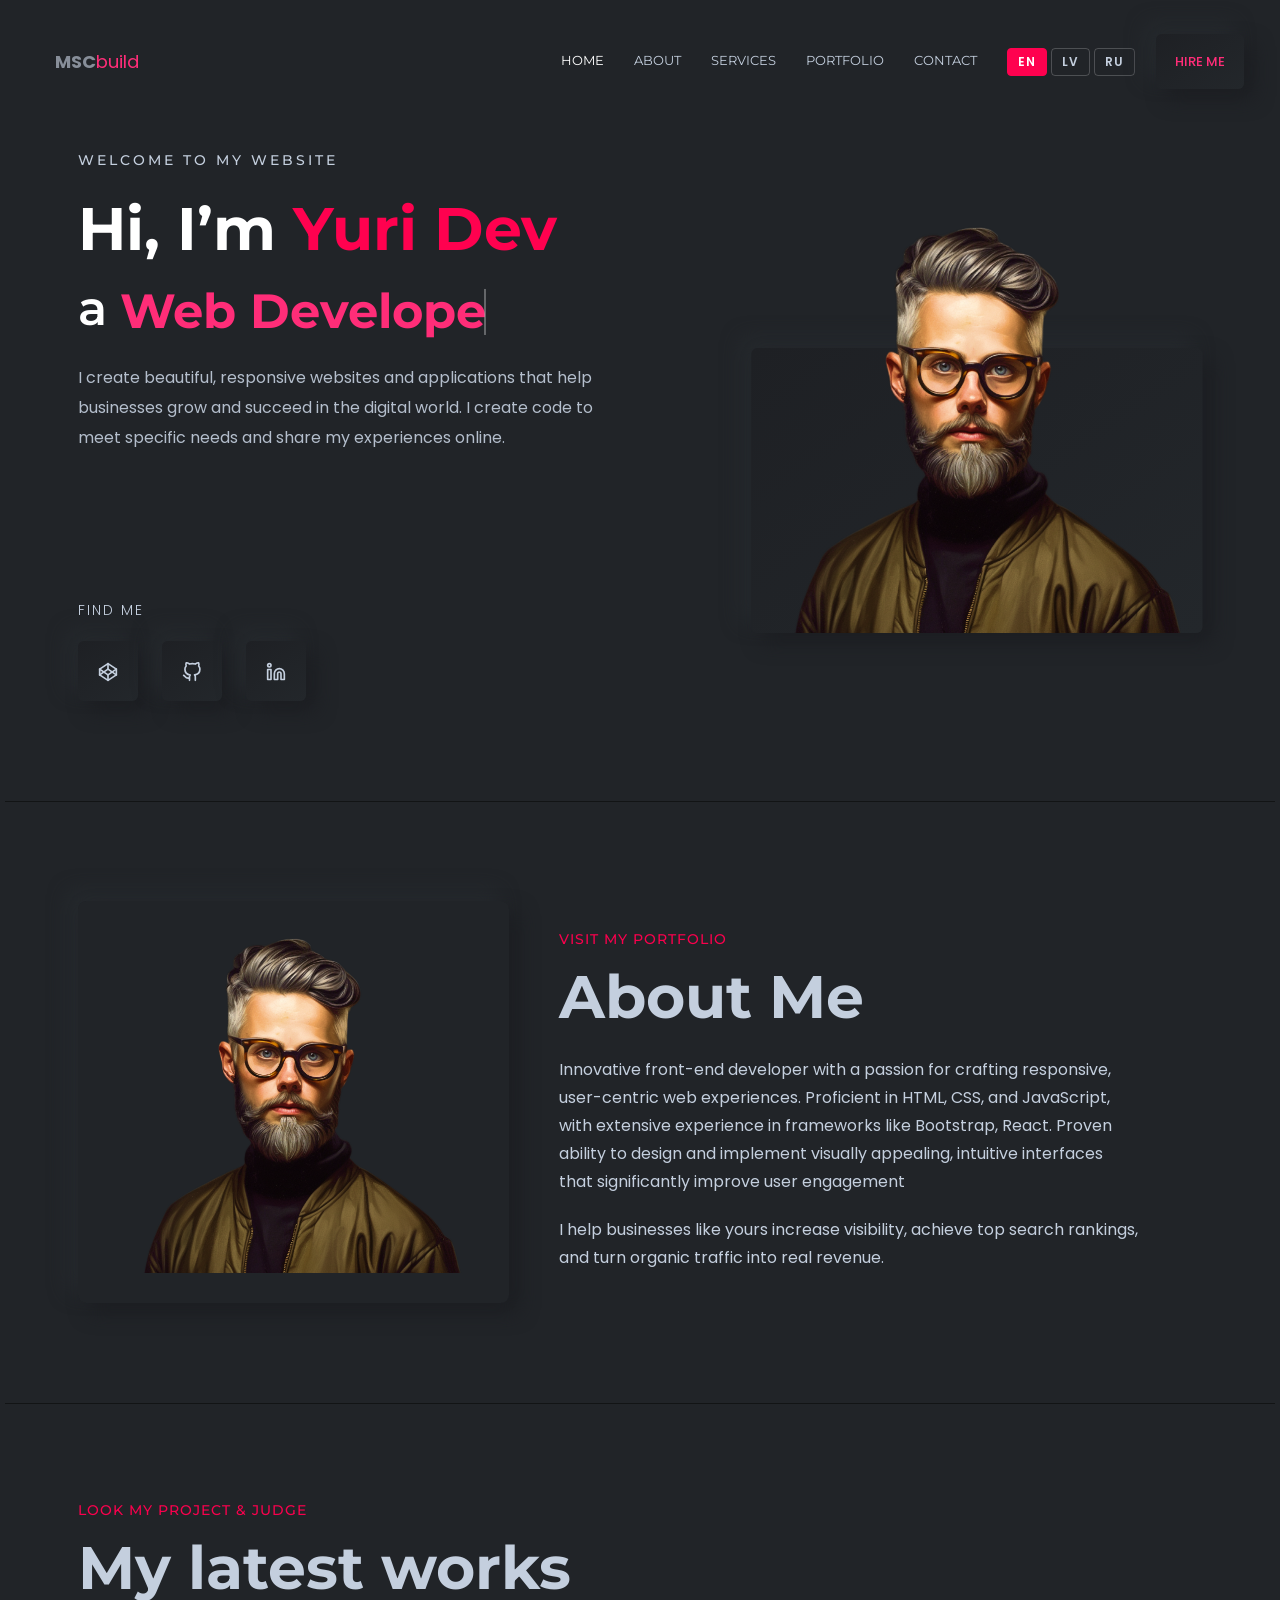
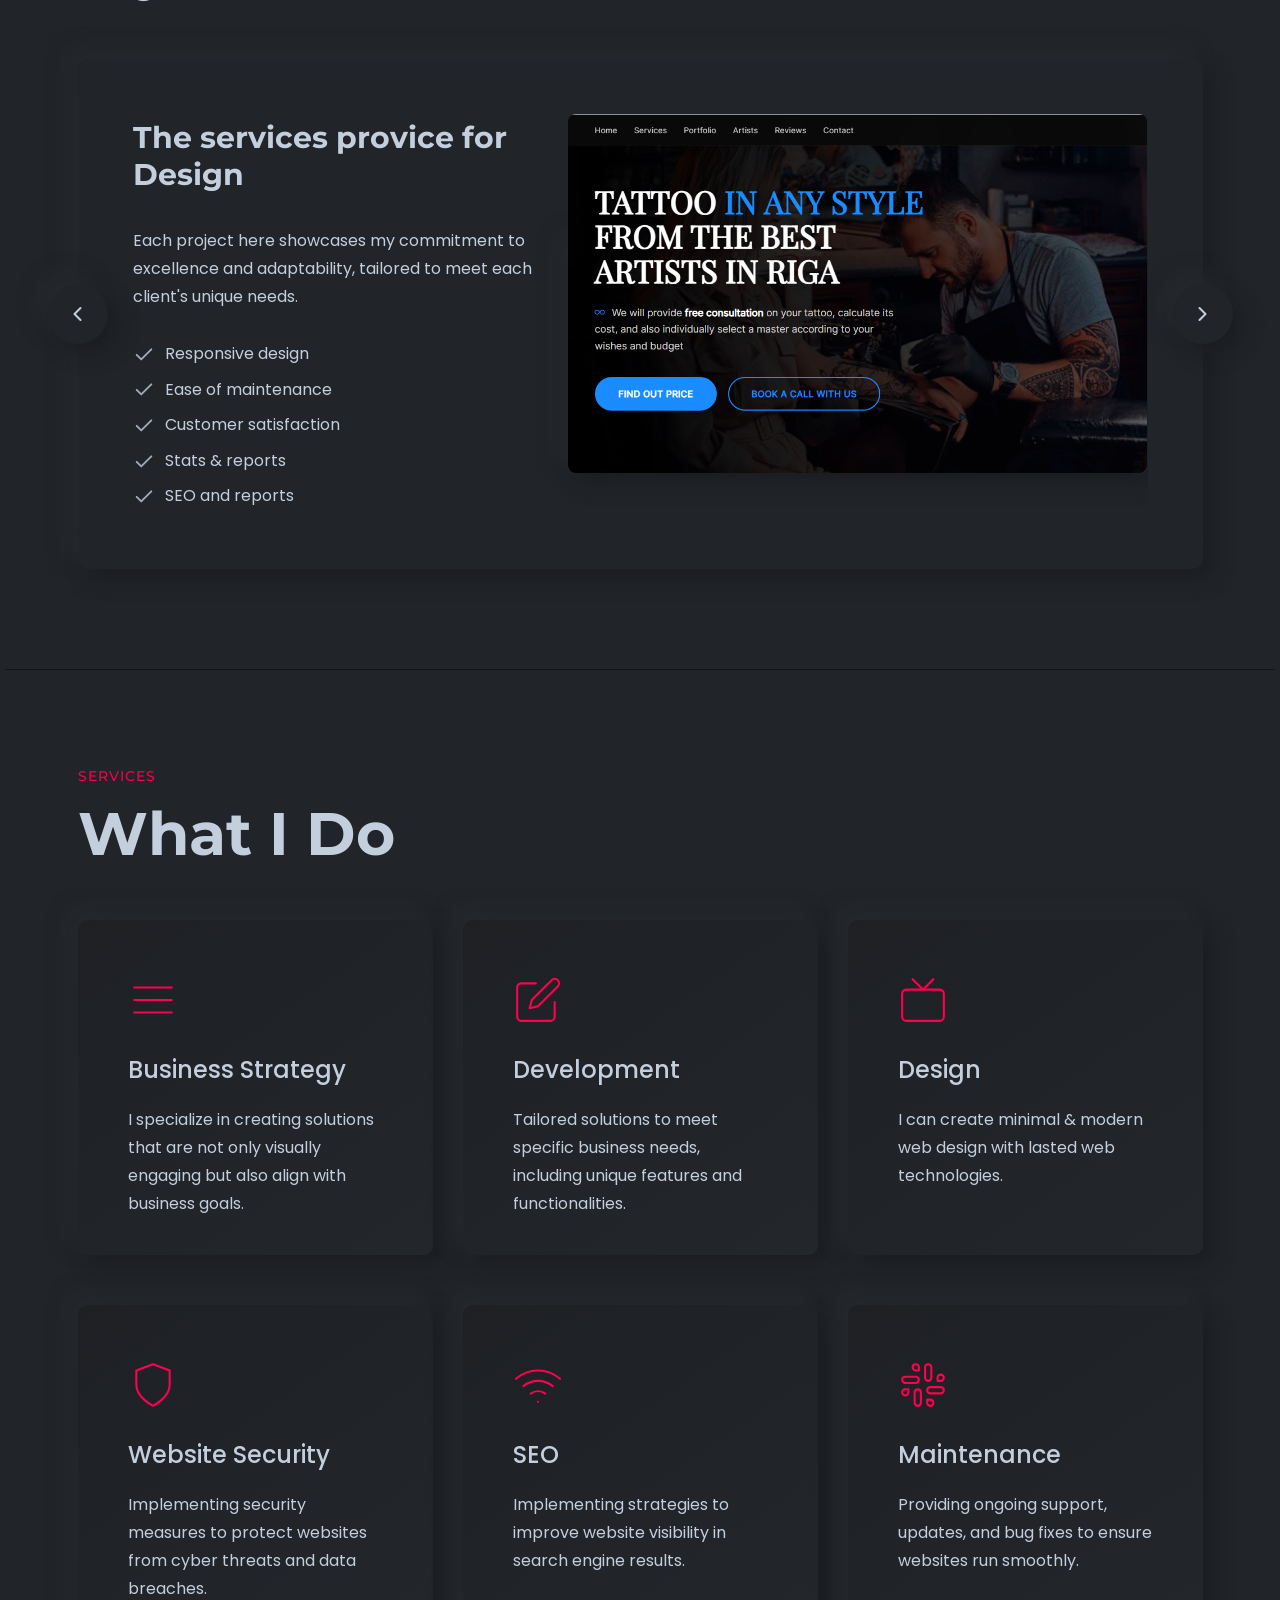
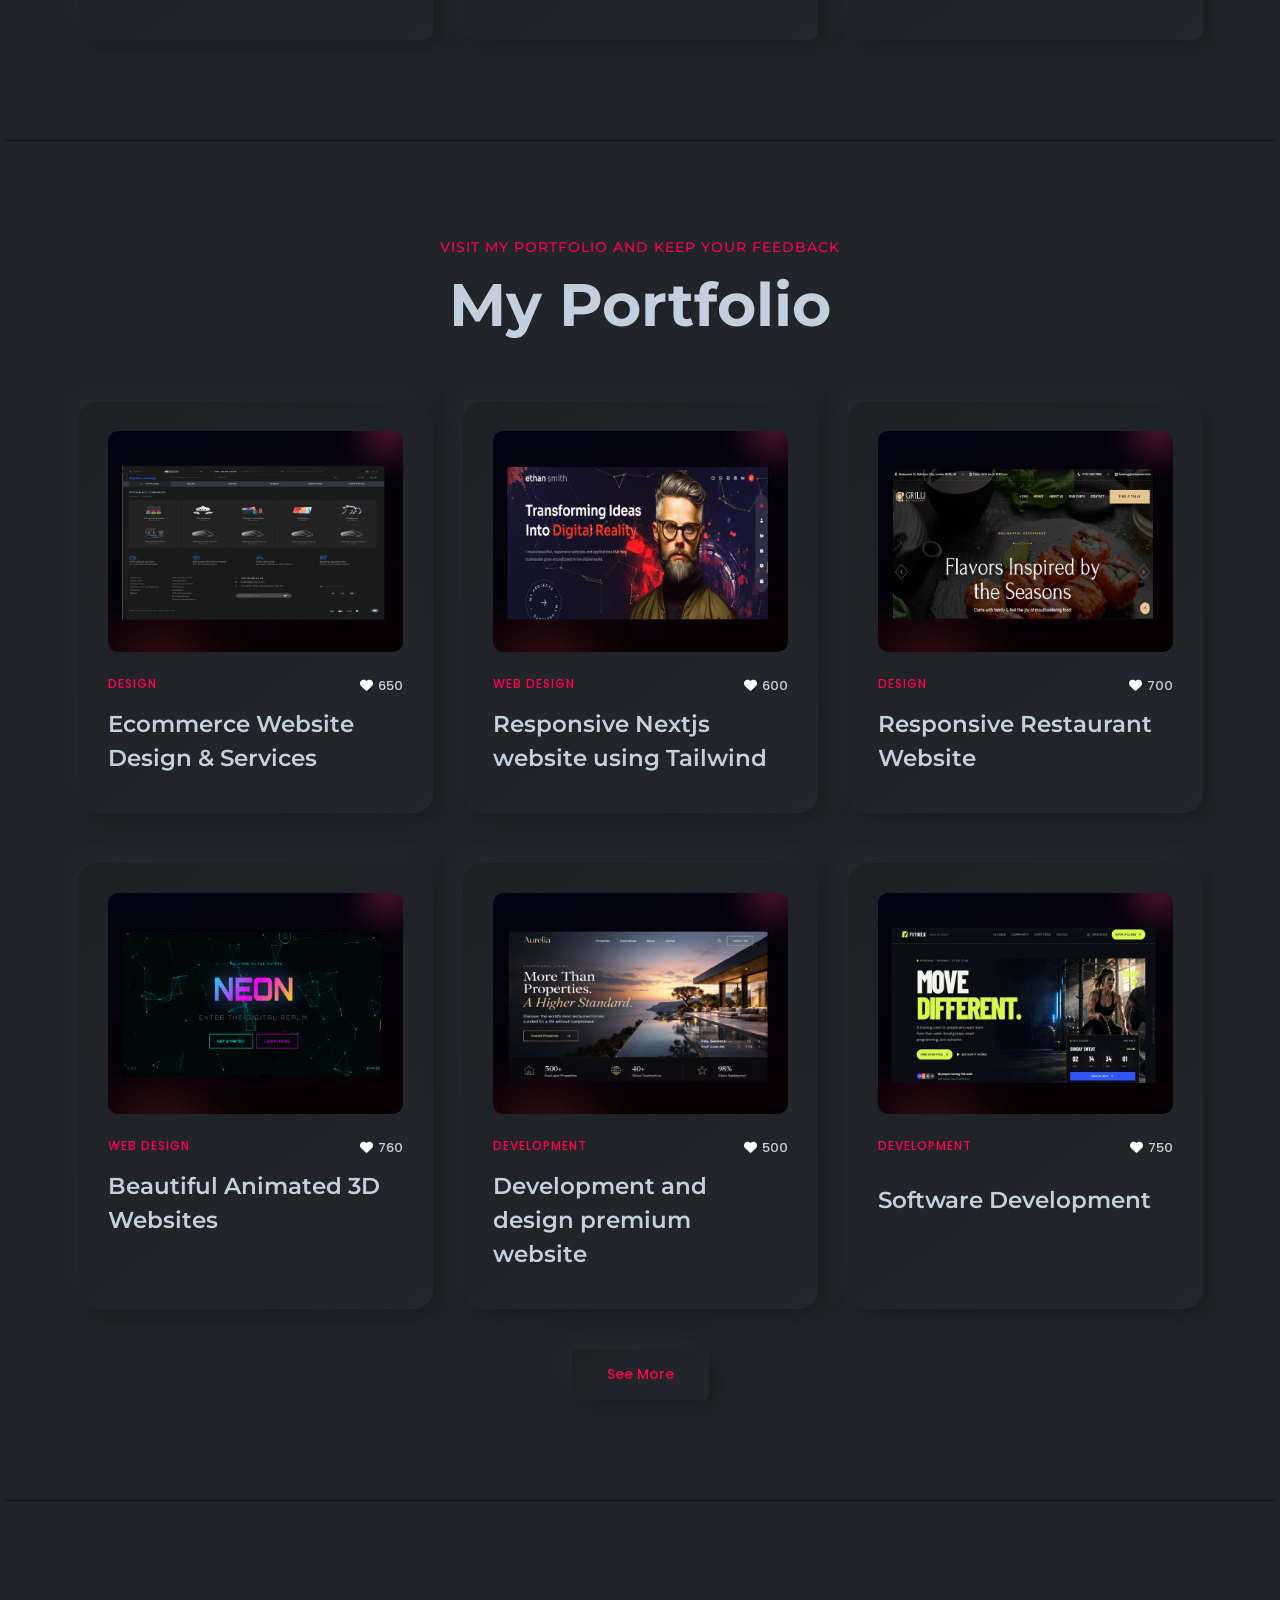
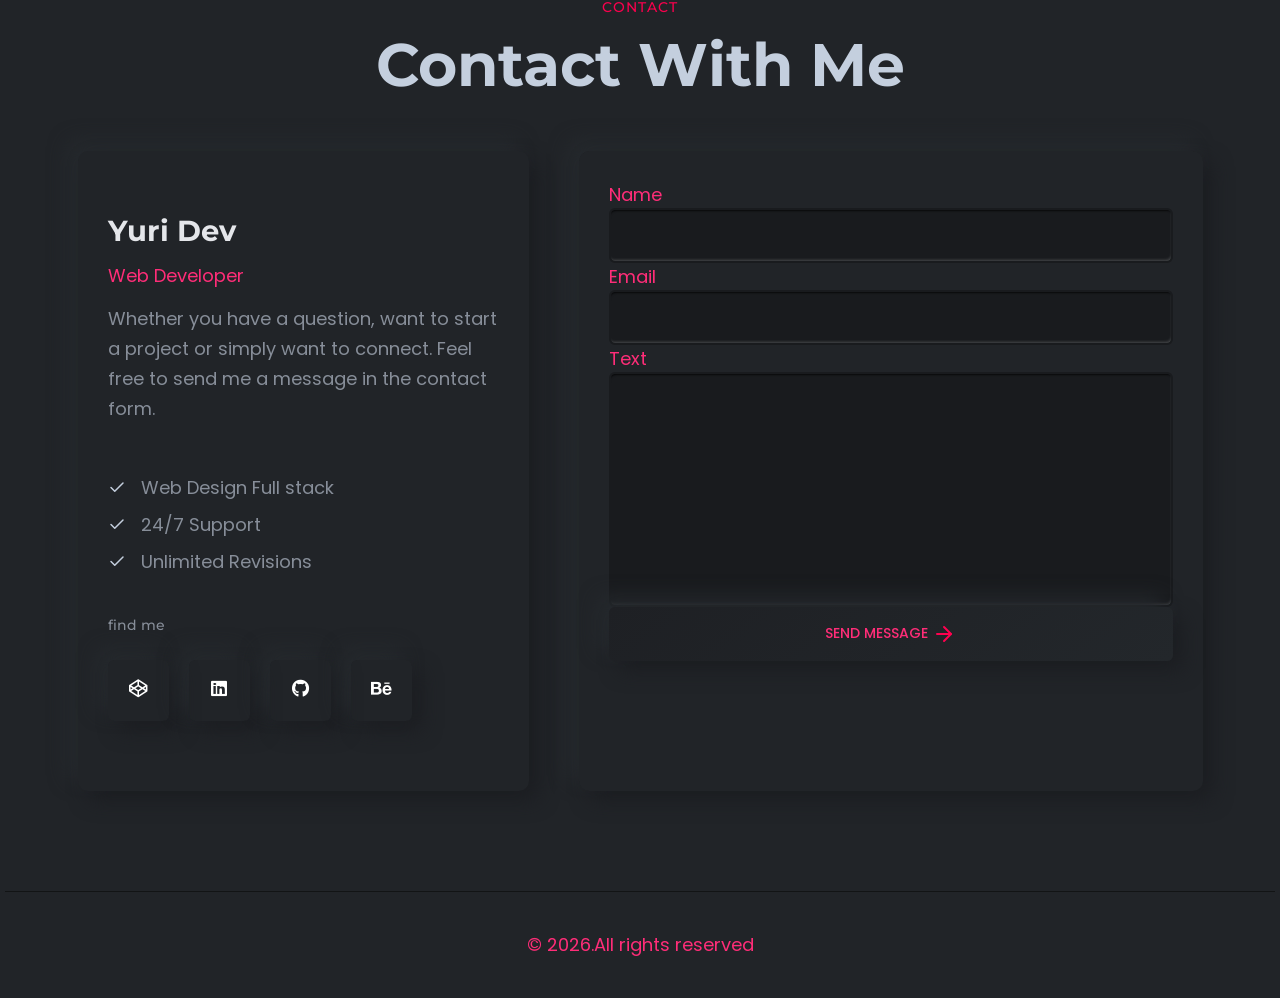
==== index.html @ 35b6d778 "Update portfolio links to new URLs" ====
<!DOCTYPE html>
<html lang="en">

<head>
    <meta charset="utf-8">
    <meta http-equiv="X-UA-Compatible" content="IE=edge">
    <title>Yuri Dev || Creating digital experiences</title>
    <meta name="robots" content="index, follow" />
    <meta name="description" content="Yuri Dev, I create beautiful, responsive websites and applications that help businesses grow and succeed in the digital world. I create code to meet specific needs and share my experiences online.">
    <meta name="viewport" content="width=device-width, initial-scale=1, shrink-to-fit=no">
    <meta name="apple-mobile-web-app-status-bar-style" content="black-translucent"/>
    <meta http-equiv="ClearType" content="true" />
	<meta name="format-detection" content="date=no">
	<meta name="format-detection" content="telephone=no">
    <meta name="format-detection" content="address=no">
    <meta name="format-detection" content="email=no">
    <meta name="referrer" content="no-referrer">
    <!-- FOR IE9 below -->
	<!--[if lt IE 9]>
	<script src="js/respond.min.js"></script>
	<![endif]-->
    <!-- Favicon -->
    <link rel="shortcut icon" type="image/x-icon" href="https://mscbuild.github.io/about/favicon.ico">
    <!-- CSS 
    ============================================ -->
    <link rel="stylesheet" href="assets/css/bootstrap.min.css">
    <link rel="stylesheet" href="assets/css/slick.css">
	<link rel="stylesheet" href="assets/css/slick-theme.css">
    <link rel="stylesheet" href="assets/css/aos.css">
	<link rel="stylesheet" href="https://cdnjs.cloudflare.com/ajax/libs/font-awesome/6.5.0/css/all.min.css">
	<!-- Style css -->
    <link rel="stylesheet" href="assets/css/style.css">
    <!--Font-->
    <link href="https://fonts.googleapis.com/css?family=Open+Sans:300,400,700" rel="stylesheet">
	<style>
        /* Hiding the trap from real users */
        .honeypot {
            display: none;
        }
    </style>
   </head>

<body class="template-color-1 spybody" data-spy="scroll" data-target=".navbar-example2" data-offset="70">

    <!-- Start Header -->
    <header class="rn-header haeder-default black-logo-version header--fixed header--sticky">
        <div class="header-wrapper rn-popup-mobile-menu m--0 row align-items-center">
            <!-- Start Header Left -->
            <div class="col-lg-2 col-6">
                <div class="header-left">
					<div class="logo">
						 <strong>MSC</strong><span>build</span>
					</div>
                </div>
            </div>
            <!-- End Header Left -->
            <!-- Start Header Center -->
            <div class="col-lg-10 col-6">
                <div class="header-center">
                    <nav id="sideNav" class="mainmenu-nav navbar-example2 d-none d-xl-block onepagenav">
                        <!-- Start Mainmanu Nav -->
                        <ul class="primary-menu nav nav-pills">
                            <li class="nav-item"><a class="nav-link" href="#home" data-i18n="nav.home">Home</a></li>
                            <li class="nav-item"><a class="nav-link smoth-animation" href="#about" data-i18n="nav.about">About</a></li>
                            <li class="nav-item"><a class="nav-link smoth-animation" href="#features" data-i18n="nav.services">Services</a></li>
                            <li class="nav-item"><a class="nav-link" href="#portfolio" data-i18n="nav.portfolio">Portfolio</a></li>
                            <li class="nav-item"><a class="nav-link" href="#contacts" data-i18n="nav.contact">Contact</a></li>
                            <li class="nav-item">
                                <div class="lang-switcher">
                                    <button type="button" data-lang="en" class="active">EN</button>
                                    <button type="button" data-lang="lv">LV</button>
                                    <button type="button" data-lang="ru">RU</button>
                                </div>
                            </li>
						</ul>
					   <!-- End Mainmanu Nav -->
                    </nav>
                    <!-- Start Header Right  -->
                    <div class="header-right">
                        <a class="rn-btn" href="#contacts"><span data-i18n="header.hireme">HIRE ME</span></a>
                        <div class="hamberger-menu d-block d-xl-none">
                            <i id="menuBtn" class="fas fa-bars humberger-menu"></i>
                        </div>
                        <div class="close-menu d-block">
                            <span class="closeTrigger">
                            <i data-feather="x"></i>
                        </span>
                        </div>
                    </div>
                    <!-- End Header Right  -->

                </div>
            </div>
            <!-- End Header Center -->
        </div>
    </header>
    <!-- End Header Area -->
    <!-- Start Popup Mobile Menu  -->
    <div class="popup-mobile-menu">
        <div class="inner">
            <div class="menu-top">
                <div class="menu-header">
                  <div class="close-button">
                        <button class="close-menu-activation close"><i data-feather="x"></i></button>
                    </div>
                </div>
                   </div>
            <div class="content">
                <ul class="primary-menu nav nav-pills onepagenav">
                     <li class="nav-item current"><a class="nav-link smoth-animation active" href="#home" data-i18n="nav.home">Home</a></li>
                     <li class="nav-item"><a class="nav-link smoth-animation" href="#about" data-i18n="nav.about">About</a></li>
                     <li class="nav-item"><a class="nav-link smoth-animation" href="#features" data-i18n="nav.services">Services</a></li>
                     <li class="nav-item"><a class="nav-link smoth-animation" href="#portfolio" data-i18n="nav.portfolio">Portfolio</a></li>
                     <li class="nav-item"><a class="nav-link" href="#contacts" data-i18n="nav.contact">Contact</a></li>
                </ul>
                <div class="header-mob-menu">
                    <div class="lang-switcher">
                        <button type="button" data-lang="en" class="active">EN</button>
                        <button type="button" data-lang="lv">LV</button>
                        <button type="button" data-lang="ru">RU</button>
                    </div>
                </div>
                 <!-- social sharea area -->
                <div class="social-share-style-1 mt--40">
                    <span class="title" data-i18n="social.findme">find me</span>
                    <ul class="social-share d-flex liststyle">
                        <li class="facebook"><a href="https://x.com/"><svg xmlns="http://www.w3.org/2000/svg" width="24" height="24" viewBox="0 0 24 24" fill="none" stroke="currentColor" stroke-width="2" stroke-linecap="round" stroke-linejoin="round" class="feather feather-facebook">
                                    <path d="M18 2h-3a5 5 0 0 0-5 5v3H7v4h3v8h4v-8h3l1-4h-4V7a1 1 0 0 1 1-1h3z"></path>
                                </svg></a>
                        </li>
                        <li class="github"><a href="https://github.com/mscbuild"><svg xmlns="http://www.w3.org/2000/svg" width="24" height="24" viewBox="0 0 24 24" fill="none" stroke="currentColor" stroke-width="2" stroke-linecap="round" stroke-linejoin="round" class="feather feather-instagram">
                                    <rect x="2" y="2" width="20" height="20" rx="5" ry="5"></rect>
                                    <path d="M16 11.37A4 4 0 1 1 12.63 8 4 4 0 0 1 16 11.37z"></path>
                                    <line x1="17.5" y1="6.5" x2="17.51" y2="6.5"></line>
                                </svg></a>
                        </li>
                        <li class="linkedin"><a href="https://www.linkedin.com/in/jurijsrck"><svg xmlns="http://www.w3.org/2000/svg" width="24" height="24" viewBox="0 0 24 24" fill="none" stroke="currentColor" stroke-width="2" stroke-linecap="round" stroke-linejoin="round" class="feather feather-linkedin">
                                    <path d="M16 8a6 6 0 0 1 6 6v7h-4v-7a2 2 0 0 0-2-2 2 2 0 0 0-2 2v7h-4v-7a6 6 0 0 1 6-6z"></path>
                                    <rect x="2" y="9" width="4" height="12"></rect>
                                    <circle cx="4" cy="4" r="2"></circle>
                                </svg></a>
                        </li>
                    </ul>
                </div>
                <!-- end -->
            </div>
        </div>
    </div>
    <!-- End Popup Mobile Menu  -->
<main class="main-page-wrapper">
    <!-- Start Slider Area -->
        <div id="home" class="rn-slider-area">
            <div class="slide slider-style-1">
                <div class="container">
                    <div class="row row--30 align-items-center">
                        <div class="order-2 order-lg-1 col-lg-7 mt_md--50 mt_sm--50 mt_lg--30">
                            <div class="content">
                                <div class="inner">
                                    <span class="subtitle" data-i18n="hero.subtitle">Welcome to my website</span>
                                      <h1 class="title">Hi, I’m <span>Yuri Dev</span><br>
                                        <span class="header-caption" id="page-top">
                                            <!-- type headline start-->
                                            <span class="cd-headline clip is-full-width">
                                                <span data-i18n="hero.a">a </span>
                                                <!-- ROTATING TEXT -->
                                                <span class="cd-words-wrapper">
                                                    <b class="is-visible" data-i18n="hero.webdev">Web Developer.</b>
                                                    <b class="is-hidden" data-i18n="hero.freelancer">Freelancer.</b>
                                                </span>
                                            </span>
                                            <!-- type headline end -->
                                        </span>
                                    </h1>
                                    <div>
                                        <p class="description" data-i18n="hero.description">I create beautiful, responsive websites and applications that help businesses grow and succeed in the digital world. I create code to meet specific needs and share my experiences online.</p>
                                    </div>
								</div>
                             <div class="row">
                                    <div class="col-lg-6 col-xl-6 col-md-6 col-sm-6 col-12">
                                        <div class="social-share-inner-left">
                                            <span class="title" data-i18n="social.findme">find me</span>
                                            <ul class="social-share d-flex liststyle">
                                                <li class="codepen"><a href="https://codepen.io/jrck"><i data-feather="codepen"></i></a>
                                                </li>
                                                <li class="github"><a href="https://github.com/mscbuild"><i data-feather="github"></i></a>
                                                </li>
												<li class="linkedin"><a href="https://www.linkedin.com/in/jurijsrck"><i data-feather="linkedin"></i></a>
                                                </li>
											</ul>
                                        </div>
                                    </div>
                                </div>
                            </div>
                        </div>

                        <div class="order-1 order-lg-2 col-lg-5">
                            <div class="thumbnail">
                                <div class="inner">
                                    <img src="assets/img/hero.png" alt="Personal Portfolio Images">
                                </div>
                            </div>
                        </div>
                    </div>
                </div>
            </div>
        </div>
        <!-- End Slider Area -->
          <!-- Start about Area -->
        <div id="about" class="rn-about-area rn-section-gap section-separator">
            <div class="container">
                <div class="row">
                    <div class="col-lg-5">
                        <div data-aos="fade-up" data-aos-duration="1000" data-aos-delay="100" data-aos-once="true" class="image-area">
                            <div class="thumbnail">
                                <img src="assets/img/hero.png" alt="">
                            </div>
                        </div>
                    </div>
                    <div data-aos="fade-up" data-aos-duration="1000" data-aos-delay="100" data-aos-once="true" class="col-lg-7 mt_sm--30">
                        <div class="contant">
                            <div class="section-title text-left">
                                <span class="subtitle" data-i18n="about.subtitle">Visit my portfolio </span>
                                <h2 class="title" data-i18n="about.title">About Me</h2>
                            </div>
                            <p class="discription" data-i18n="about.desc1">
                                Innovative front-end developer with a passion for crafting responsive, user-centric web experiences. Proficient in HTML, CSS, and JavaScript, with extensive experience in frameworks like Bootstrap, React. Proven ability to design and implement visually appealing, intuitive interfaces that significantly improve user engagement
                            </p>
                            <p class="discription" data-i18n="about.desc2">
                               I help businesses like yours increase visibility, achieve top search rankings, and turn organic traffic into real revenue.
                            </p>
                            
                        </div>
                    </div>
                </div>
            </div>
        </div>
        <!-- End about Area -->

        <!-- Start portfolio Area -->
        <div id="work" class="rn-project-area portfolio-style-two rn-section-gap section-separator">
            <div class="container">
                <div class="row">

                    <div class="col-lg-12">
                        <div data-aos="fade-up" data-aos-duration="500" data-aos-delay="100" data-aos-once="true" class="section-title text-left mb_md--25 mb_sm--25">
                            <span class="subtitle" data-i18n="bestwork.subtitle">Look My project & JUDGE</span>
                            <h2 class="title" data-i18n="bestwork.title">My latest works</h2>
                        </div>
                    </div>

                </div>
                <div data-aos="fade-up" data-aos-duration="1000" data-aos-delay="300" data-aos-once="true" id="carouselExampleControls" class="carousel slide" data-ride="carousel">
                    <div class="carousel-inner">
                        <!-- Start Single Item  -->
                        <div class="carousel-item active">
                            <div class="portfolio-single">
                                <div class="row direction">
                                    <div class="col-lg-5">
                                        <div class="inner">
                                            <h5 class="title" data-i18n="bestwork.s1.title">
                                                The services provice for Design
                                            </h5>
                                            <p class="discription" data-i18n="bestwork.s1.desc">
                                              Each project here showcases my commitment to excellence and adaptability, tailored to meet each client's unique needs.The web project has been completed and launched.
                                            </p>
                                            <div class="ft-area">
                                                <div class="feature-wrapper">
                                                    <div class="single-feature">
                                                        <i data-feather="check"></i>
                                                        <p data-i18n="bestwork.s1.f1">Responsive design</p>
                                                    </div>
                                                    <div class="single-feature">
                                                        <i data-feather="check"></i>
                                                        <p data-i18n="bestwork.s1.f2">Ease of maintenance</p>
                                                    </div>
                                                    <div class="single-feature">
                                                        <i data-feather="check"></i>
                                                        <p data-i18n="bestwork.s1.f3">Customer satisfaction</p>
                                                    </div>
                                                    <div class="single-feature">
                                                        <i data-feather="check"></i>
                                                        <p data-i18n="bestwork.s1.f4">Stats & reports</p>
                                                    </div>
                                                    <div class="single-feature">
                                                        <i data-feather="check"></i>
                                                        <p data-i18n="bestwork.s1.f5">SEO and Reports</p>
                                                    </div>
                                                </div>
                                            </div>
                                        </div>
                                    </div>
                                    <div class="col-lg-7 col-xl-7">
                                        <div class="thumbnail">
                                            <img src="assets/portf/001.png" alt="Tattoo salun">
                                        </div>
                                    </div>
                                </div>
                            </div>
                        </div>
                        <!-- End Single Item  -->

                        <!-- Start Single Item  -->
                        <div class="carousel-item">
                            <div class="portfolio-single">
                                <div class="row direction">
                                    <div class="col-lg-5">
                                        <div class="inner">
                                            <h5 class="title" data-i18n="bestwork.s2.title">
                                                The services provice for Development
                                            </h5>
                                            <p class="discription" data-i18n="bestwork.s2.desc">
                                                Each project here showcases my commitment to excellence and adaptability, tailored to meet each client's unique needs. Web project under development
                                            </p>
                                            <div class="ft-area">
                                                <div class="feature-wrapper">
                                                    <div class="single-feature">
                                                        <i data-feather="check"></i>
                                                        <p data-i18n="bestwork.s2.f1">Responsive design</p>
                                                    </div>
                                                    <div class="single-feature">
                                                        <i data-feather="check"></i>
                                                        <p data-i18n="bestwork.s2.f2">Ease of maintenancer</p>
                                                    </div>
                                                    <div class="single-feature">
                                                        <i data-feather="check"></i>
                                                        <p data-i18n="bestwork.s2.f3">Customer satisfaction</p>
                                                    </div>
                                                    <div class="single-feature">
                                                        <i data-feather="check"></i>
                                                        <p data-i18n="bestwork.s2.f4">Statistics and reports</p>
                                                    </div>
                                                    <div class="single-feature">
                                                        <i data-feather="check"></i>
                                                        <p data-i18n="bestwork.s2.f5">SEO and reports</p>
                                                    </div>
                                                </div>
                                            </div>
                                        </div>
                                    </div>
                                    <div class="col-lg-7 col-xl-7">
                                        <div class="thumbnail">
                                            <img src="assets/img/app-1.jpg" alt="Personal Portfolio Image">
                                        </div>
                                    </div>
                                </div>
                            </div>
                        </div>
                        <!-- End Single Item  -->

                        <!-- Start Single Item  -->
                        <div class="carousel-item">
                            <div class="portfolio-single">
                                <div class="row direction">
                                    <div class="col-lg-5">
                                        <div class="inner">
                                            <h5 class="title" data-i18n="bestwork.s3.title">
                                                 The services provice for Development
                                            </h5>
                                            <p class="discription" data-i18n="bestwork.s3.desc">
                                                Each project here showcases my commitment to excellence and adaptability, tailored to meet each client's unique needs. The web project has been completed and launched.
                                            </p>
                                            <div class="ft-area">
                                                <div class="feature-wrapper">
                                                    <div class="single-feature">
                                                        <i data-feather="check"></i>
                                                        <p data-i18n="bestwork.s3.f1">Responsive design</p>
                                                    </div>
                                                    <div class="single-feature">
                                                        <i data-feather="check"></i>
                                                        <p data-i18n="bestwork.s3.f2">Ease of maintenance</p>
                                                    </div>
                                                    <div class="single-feature">
                                                        <i data-feather="check"></i>
                                                        <p data-i18n="bestwork.s3.f3">Customer satisfaction</p>
                                                    </div>
                                                    <div class="single-feature">
                                                        <i data-feather="check"></i>
                                                        <p data-i18n="bestwork.s3.f4">Stats & reports</p>
                                                    </div>
                                                    <div class="single-feature">
                                                        <i data-feather="check"></i>
                                                        <p data-i18n="bestwork.s3.f5">SEO & reports</p>
                                                    </div>
                                                </div>
                                            </div>
                                        </div>
                                    </div>
                                    <div class="col-lg-7 col-xl-7">
                                        <div class="thumbnail">
                                            <img src="assets/portf/23.png" alt="Personal Portfolio Image">
                                        </div>
                                    </div>
                                </div>
                            </div>
                        </div>
                        <!-- End Single Item  -->
                    </div>
                    <button class="carousel-control-prev" role="button" data-bs-target="#carouselExampleControls" data-bs-slide="prev">
                        <i data-feather="chevron-left"></i>
                    </button>
                    <button class="carousel-control-next" role="button" data-bs-target="#carouselExampleControls" data-bs-slide="next">
                        <i data-feather="chevron-right"></i>
                    </button>
                </div>
            </div>
        </div>
        <!-- End Work Area -->

         <!-- Start Service Area -->
        <div class="rn-service-area rn-section-gap section-separator" id="features">
            <div class="container">
                <div class="row">
                    <div class="col-lg-12">
                        <div class="section-title text-left" data-aos="fade-up" data-aos-duration="500" data-aos-delay="100" data-aos-once="true">
                            <span class="subtitle" data-i18n="services.subtitle">Services</span>
                            <h2 class="title" data-i18n="services.title">What I Do</h2>
                        </div>
                    </div>
                </div>
                <div class="row row--25 mt_md--10 mt_sm--10">

                    <!-- Start Single Service -->
                    <div data-aos="fade-up" data-aos-duration="500" data-aos-delay="100" data-aos-once="true" class="col-lg-6 col-xl-4 col-md-6 col-sm-12 col-12 mt--50 mt_md--30 mt_sm--30">
                        <div class="rn-service">
                            <div class="inner">
                                <div class="icon">
                                    <i data-feather="menu"></i>
                                </div>
                                <div class="content">
                                    <h4 class="title"><a href="#" data-i18n="services.s1.title">Business Strategy</a></h4>
                                    <p class="description" data-i18n="services.s1.desc">I specialize in creating solutions that are not only visually engaging but also align with business goals.</p>
                                    <a class="read-more-button" href="#"><i class="feather-arrow-right"></i></a>
                                </div>
                            </div>
                            <a class="over-link" href="#"></a>
                        </div>
                    </div>
                    <!-- End SIngle Service -->
                    <!-- Start Single Service -->
                    <div data-aos="fade-up" data-aos-duration="500" data-aos-delay="300" data-aos-once="true" class="col-lg-6 col-xl-4 col-md-6 col-sm-12 col-12 mt--50 mt_md--30 mt_sm--30">
                        <div class="rn-service">
                            <div class="inner">
                                <div class="icon">
                                     <i data-feather="edit"></i>
                                </div>
                                <div class="content">
                                    <h4 class="title"><a href="#" data-i18n="services.s2.title">Development</a></h4>
                                    <p class="description" data-i18n="services.s2.desc">Tailored solutions to meet specific business needs, including unique features and functionalities.</p>
                                    <a class="read-more-button" href="#"><i class="feather-arrow-right"></i></a>
                                </div>
                            </div>
                            <a class="over-link" href="#"></a>
                        </div>
                    </div>
                    <!-- End SIngle Service -->
                    <!-- Start Single Service -->
                    <div data-aos="fade-up" data-aos-duration="500" data-aos-delay="500" data-aos-once="true" class="col-lg-6 col-xl-4 col-md-6 col-sm-12 col-12 mt--50 mt_md--30 mt_sm--30">
                        <div class="rn-service">
                            <div class="inner">
                                <div class="icon">
                                    <i data-feather="tv"></i>
                                </div>
                                <div class="content">
                                    <h4 class="title"><a href="#" data-i18n="services.s3.title">Design</a></h4>
                                    <p class="description" data-i18n="services.s3.desc">I can create minimal & modern web design with lasted web technologies.</p>
                                    <a class="read-more-button" href="#"><i class="feather-arrow-right"></i></a>
                                </div>
                            </div>
                            <a class="over-link" href="#"></a>
                        </div>
                    </div>
                    <!-- End SIngle Service -->
                    <!-- Start Single Service -->
                    <div data-aos="fade-up" data-aos-duration="500" data-aos-delay="100" data-aos-once="true" class="col-lg-6 col-xl-4 col-md-6 col-sm-12 col-12 mt--50 mt_md--30 mt_sm--30">
                        <div class="rn-service">
                            <div class="inner">
                                <div class="icon">
                                    <i data-feather="shield"></i>
                                </div>
                                <div class="content">
                                    <h4 class="title"><a href="#" data-i18n="services.s4.title">Website Security</a></h4>
                                    <p class="description" data-i18n="services.s4.desc">Implementing security measures to protect websites from cyber threats and data breaches.
                                    </p>
                                    <a class="read-more-button" href="#"><i class="feather-arrow-right"></i></a>
                                </div>
                            </div>
                            <a class="over-link" href="#"></a>
                        </div>
                    </div>
                    <!-- End SIngle Service -->
                    <!-- Start Single Service -->
                    <div data-aos="fade-up" data-aos-duration="500" data-aos-delay="300" data-aos-once="true" class="col-lg-6 col-xl-4 col-md-6 col-sm-12 col-12 mt--50 mt_md--30 mt_sm--30">
                        <div class="rn-service">
                            <div class="inner">
                                <div class="icon">
                                    <i data-feather="wifi"></i>
                                </div>
                                <div class="content">
                                    <h4 class="title"><a href="#" data-i18n="services.s5.title">SEO</a></h4>
                                    <p class="description" data-i18n="services.s5.desc">Implementing strategies to improve website visibility in search engine results.</p>
                                    <a class="read-more-button" href="#"><i class="feather-arrow-right"></i></a>
                                </div>
                            </div>
                            <a class="over-link" href="#"></a>
                        </div>
                    </div>
                    <!-- End SIngle Service -->
                    <!-- Start Single Service -->
                    <div data-aos="fade-up" data-aos-duration="500" data-aos-delay="500" data-aos-once="true" class="col-lg-6 col-xl-4 col-md-6 col-sm-12 col-12 mt--50 mt_md--30 mt_sm--30">
                        <div class="rn-service">
                            <div class="inner">
                                <div class="icon">
                                    <i data-feather="slack"></i>
                                </div>
                                <div class="content">
                                    <h4 class="title"><a href="#" data-i18n="services.s6.title">Maintenance</a></h4>
                                    <p class="description" data-i18n="services.s6.desc">Providing ongoing support, updates, and bug fixes to ensure websites run smoothly.</p>
                                    <a class="read-more-button" href="#"><i class="feather-arrow-right"></i></a>
                                </div>
                            </div>
                            <a class="over-link" href="#"></a>
                        </div>
                    </div>
                    <!-- End SIngle Service -->
                  </div>
            </div>
        </div>
        <!-- End Service Area  -->

 		<!-- Start Portfolio Area -->
        <div class="rn-portfolio-area rn-section-gap section-separator" id="portfolio">
            <div class="container">
                <div class="row">
                    <div class="col-lg-12">
                        <div class="section-title text-center">
                            <span class="subtitle" data-i18n="portfolio.subtitle">Visit my portfolio and keep your feedback</span>
                            <h2 class="title" data-i18n="portfolio.title">My Portfolio</h2>
                        </div>
                    </div>
                </div>

                <div class="row row--25 mt--10 mt_md--10 mt_sm--10">
                    <!-- Start Single Portfolio -->
                    <div data-aos="fade-up" data-aos-delay="100" data-aos-once="true" class="col-lg-6 col-xl-4 col-md-6 col-12 mt--50 mt_md--30 mt_sm--30">
                        <div class="rn-portfolio" data-bs-toggle="modal" data-bs-target="#exampleModalCenter">
                            <div class="inner">
                                <div class="thumbnail">
                                            <a href="javascript:void(0)">
                                                <img src="assets/img/dev-2.png" alt="Personal Portfolio Images">
                                            </a>
                                        </div>
                                        <div class="content">
                                            <div class="category-info">
                                                <div class="category-list">
                                                    <a href="javascript:void(0)" data-i18n="portfolio.cat.design">Design</a>
                                                </div>
                                                <div class="meta">
                                                    <span><a href="javascript:void(0)"><i class="fa-solid fa-heart"></i></a>
                                                        650</span>
                                                </div>
                                            </div>
                                            <h4 class="title"><a href="javascript:void(0)" data-i18n="portfolio.p1.title">Ecommerce Website Design & Services<i
                                                        class="feather-arrow-right"></i></a></h4>
                                        </div>
                                    </div>
                                </div>
                            </div>
                            <!-- End Single Portfolio  -->

                            <!-- Start Single Portfolio  -->
                             <div data-aos="fade-up" data-aos-delay="300" data-aos-once="true" class="col-lg-6 col-xl-4 col-md-6 col-12 mt--50 mt_md--30 mt_sm--30">
                        <div class="rn-portfolio" data-bs-toggle="modal" data-bs-target="#exampleModalCenter-1">
                            <div class="inner">
                                <div class="thumbnail">
										  <a href="javascript:void(0)">
                                         <img src="assets/img/dev-7.png" alt="Personal Portfolio Images">
                                            </a>
                                        </div>
                                        <div class="content">
                                            <div class="category-info">
                                                <div class="category-list">
                                                    <a href="javascript:void(0)" data-i18n="portfolio.cat.webdesign">Web Design</a>
                                                </div>
                                                <div class="meta">
                                                    <span><a href="javascript:void(0)"><i class="fa-solid fa-heart"></i></a>
                                                        600</span>
                                                </div>
                                            </div>
                                            <h4 class="title"><a href="javascript:void(0)" data-i18n="portfolio.p2.title">Responsive Nextjs website using Tailwind<i
                                                        class="feather-arrow-right"></i></a></h4>
                                        </div>
                                    </div>
                                </div>
                            </div>
                            <!-- End Single Portfolio  -->

                            <!-- Start Single Portfolio  -->
                            <div data-aos="fade-up" data-aos-delay="300" data-aos-once="true" class="col-lg-6 col-xl-4 col-md-6 col-12 mt--50 mt_md--30 mt_sm--30">
                        <div class="rn-portfolio" data-bs-toggle="modal" data-bs-target="#exampleModalCenter-3">
                            <div class="inner">
                                <div class="thumbnail">
									 <a href="javascript:void(0)">
                                        <img src="assets/img/dev-5.png" alt="Personal Portfolio Images">
                                            </a>
                                        </div>
                                        <div class="content">
                                            <div class="category-info">
                                                <div class="category-list">
                                                    <a href="javascript:void(0)" data-i18n="portfolio.cat.design">Design</a>
                                                </div>
                                                <div class="meta">
                                                    <span><a href="javascript:void(0)"><i class="fa-solid fa-heart"></i></a>
                                                        700</span>
                                                </div>
                                            </div>
                                            <h4 class="title"><a href="javascript:void(0)" data-i18n="portfolio.p3.title">Responsive Restaurant Website<i
                                                        class="feather-arrow-right"></i></a></h4>
                                        </div>
                                    </div>
                                </div>
                            </div>
                            <!-- End Single Portfolio  -->

							<!-- Start Single Portfolio  -->
                        <div data-aos="fade-up" data-aos-delay="300" data-aos-once="true" class="col-lg-6 col-xl-4 col-md-6 col-12 mt--50 mt_md--30 mt_sm--30">
                        <div class="rn-portfolio" data-bs-toggle="modal" data-bs-target="#">
                            <div class="inner">
                                <div class="thumbnail">
                                            <a href="https://mscbuild.github.io/about/neon.html">
                                                <img src="assets/img/dev-8.png" alt="Personal Portfolio Images">
                                            </a>
                                        </div>
                                        <div class="content">
                                            <div class="category-info">
                                                <div class="category-list">
                                                    <a href="https://mscbuild.github.io/about/neon.html" data-i18n="portfolio.cat.webdesign">Web Design</a>
                                                </div>
                                                <div class="meta">
                                                    <span><a href="#"><i class="fa-solid fa-heart"></i></a>
                                                        760</span>
                                                </div>
                                            </div>
                                            <h4 class="title"><a href="https://mscbuild.github.io/about/neon.html" data-i18n="portfolio.p4.title">Beautiful Animated 3D Websites<i
                                                        class="feather-arrow-right"></i></a></h4>
                                        </div>
                                    </div>
                                </div>
                            </div>
                            <!-- End Single Portfolio  -->


                            <!-- Start Single Portfolio  -->
                        <div data-aos="fade-up" data-aos-delay="300" data-aos-once="true" class="col-lg-6 col-xl-4 col-md-6 col-12 mt--50 mt_md--30 mt_sm--30">
                        <div class="rn-portfolio" data-bs-toggle="modal" data-bs-target="#">
                            <div class="inner">
                                <div class="thumbnail">
                                            <a href="https://mscbuild.github.io/work/aurelia.html">
                                                <img src="assets/img/dev-61.png" alt="Personal Portfolio Images">
                                            </a>
                                        </div>
                                        <div class="content">
                                            <div class="category-info">
                                                <div class="category-list">
                                                    <a href="https://mscbuild.github.io/work/aurelia.html" data-i18n="portfolio.cat.development">Web Development</a>
                                                </div>
                                                <div class="meta">
                                                    <span><a href="#"><i class="fa-solid fa-heart"></i></a>
                                                       500</span>
                                                </div>
                                            </div>
                                            <h4 class="title"><a href="https://mscbuild.github.io/work/aurelia.html" data-i18n="portfolio.p5.title">Development and design premium website<i
                                                        class="feather-arrow-left"></i></a></h4>
                                        </div>
                                    </div>
                                </div>
                            </div>
                            <!-- End Single Portfolio  -->
							<!-- Start Single Portfolio  -->
                        <div data-aos="fade-up" data-aos-delay="300" data-aos-once="true" class="col-lg-6 col-xl-4 col-md-6 col-12 mt--50 mt_md--30 mt_sm--30">
                        <div class="rn-portfolio" data-bs-toggle="modal" data-bs-target="#">
                            <div class="inner">
                                <div class="thumbnail">
                                            <a href="https://fitnex-gzmvjrmj.manus.space/">
                                                <img src="assets/img/dev-4.png" alt="Personal Portfolio Images">
                                            </a>
                                        </div>
                                        <div class="content">
                                            <div class="category-info">
                                                <div class="category-list">
                                                    <a href="https://fitnex-gzmvjrmj.manus.space/" data-i18n="portfolio.cat.development">Development</a>
                                                </div>
                                                <div class="meta">
                                                    <span><a href="https://fitnex-gzmvjrmj.manus.space/"><i class="fa-solid fa-heart"></i></a>
                                                       750</span>
                                                </div>
                                            </div>
                                                   <h4 class="title"><a href="https://fitnex-gzmvjrmj.manus.space/" data-i18n="portfolio.p6.title">Responsive design with React Vite<i   
                                                        class="feather-arrow-left"></i></a></h4>
                                        </div>
                                    </div>
								</div>
                            </div>
						   <!-- End Single Portfolio  -->
						 </div>
                    </div>
			  <div class="mt--40 text-center margin-t-20">
                   <a class="rn-btn rbbtn rn-single btn-medium  shadow-has" href="portf.html" data-i18n="portfolio.seemore"> See More</a>
				 </div>
            </div>
		 </div>
	    <!-- End portfolio Area -->
	
        <!-- Modal Portfolio Body area Start -->
        <div class="modal fade" id="exampleModalCenter" tabindex="-1" role="dialog" aria-hidden="true">
            <div class="modal-dialog modal-dialog-centered" role="document">
                <div class="modal-content">
                    <div class="modal-header">
                        <button type="button" class="close" data-bs-dismiss="modal" aria-label="Close">
                            <span aria-hidden="true"><i data-feather="x"></i></span>
                        </button>
                    </div>
                    <div class="modal-body">
                        <div class="row align-items-center">

                            <div class="col-lg-6">
                                <div class="portfolio-popup-thumbnail">
                                    <div class="image">
                                        <img class="w-100" src="assets/img/dev-21.png" alt="slide">
                                    </div>
                                </div>
                            </div>

                            <div class="col-lg-6">
                                <div class="text-content">
                                    <h3>
                                        <span data-i18n="modal.featured">Featured - Design</span> <span data-i18n="modal.p1.heading">Website Design Development.</span>
                                    </h3>
                                    <p class="mb--30" data-i18n="modal.p1.desc1">Development of a complex design solution for an e-commerce platform aimed at improving user experience (UX), sales conversion and brand recognition. The project included all stages — from market research to creation of final UI layouts and prototypes.</p>
									<p><b data-i18n="modal.results">*Achieved results:</b></p>
								    <p data-i18n="modal.p1.results">Positive feedback from users about the simplicity and convenience of the interface, 10% reduction in cancellations, visibility in search systems. The product complies with technical requirements and quality standards.</p> 
									<p><b data-i18n="modal.stack">*Technology Stack:</b></p>
									<p>· Figma</p>
									<div class="button-group mt--20">
                                        <a href="https://www.behance.net/gallery/228404099/E-commerce-bussiness-design" class="rn-btn thumbs-icon">
                                            <span data-i18n="modal.like">LIKE THIS</span>
                                            <i data-feather="thumbs-up"></i>
											</a>
                                        <a href="https://www.behance.net/gallery/228404099/E-commerce-bussiness-design" class="rn-btn">
                                            <span data-i18n="modal.view">VIEW PROJECT</span>
                                            <i data-feather="chevron-right"></i>
                                        </a>
                                    </div>

                                </div>
                                <!-- End of .text-content -->
                            </div>
                        </div>
                        <!-- End of .row Body-->
                    </div>
                </div>
            </div>
        </div>
        <!-- End Modal Portfolio area -->

	<!-- Modal Portfolio Body area Start-1 -->
        <div class="modal fade" id="exampleModalCenter-1" tabindex="-1" role="dialog" aria-hidden="true">
            <div class="modal-dialog modal-dialog-centered" role="document">
                <div class="modal-content">
                    <div class="modal-header">
                        <button type="button" class="close" data-bs-dismiss="modal" aria-label="Close">
                            <span aria-hidden="true"><i data-feather="x"></i></span>
                        </button>
                    </div>
                    <div class="modal-body">
                        <div class="row align-items-center">

                            <div class="col-lg-6">
                                <div class="portfolio-popup-thumbnail">
                                    <div class="image">
                                        <img class="w-100" src="assets/img/dev-7.png" alt="slide">
                                    </div>
                                </div>
                            </div>

                            <div class="col-lg-6">
                                <div class="text-content">
                                    <h3>
                                        <span data-i18n="modal.featured">Featured - Design</span> <span data-i18n="modal.p1.heading">Website Design Development.</span>
                                    </h3>
									<p><b data-i18n="modal.p2.tags">Strategy · UI/UX Design · Art Direction · Web Development</b></p>
                                    <p class="mb--30" data-i18n="modal.p2.desc1">Developing a comprehensive design solution for a highly effective, professional, and memorable portfolio website that maximizes the chances of achieving professional goals: attracting target clients, getting a job, or increasing personal brand awareness.</p>
									<p><b data-i18n="modal.results">*Achieved results:</b></p>
                                    <p data-i18n="modal.p2.results">The design is perceived as professional, in line with modern trends, and reflective of the personal brand, adaptive design, unique animations, interactive elements. Positive User Experience (UX): More than 80% of test users easily find the information.</p> 
									<p><b data-i18n="modal.stack">*Technology Stack:</b></p>
									<p data-i18n="modal.p2.stack">Next.js · React · TypeScript · Tailwind CSS · Framer Motion · Responsive Design</p>
									<div class="button-group mt--20">
                                        <a href="#" class="rn-btn thumbs-icon">
                                            <span data-i18n="modal.like">LIKE THIS</span>
                                            <i data-feather="thumbs-up"></i>
                                        </a>
                                        <a href="https://mysite-roan-xi.vercel.app" class="rn-btn">
                                            <span data-i18n="modal.view">VIEW PROJECT</span>
                                            <i data-feather="chevron-right"></i>
                                        </a>
                                    </div>

                                </div>
                                <!-- End of .text-content -->
                            </div>
                        </div>
                        <!-- End of .row Body-->
                    </div>
                </div>
            </div>
        </div>
        <!-- End Modal Portfolio area -->

	 <!-- Modal Portfolio Body area Start -3 -->
        <div class="modal fade" id="exampleModalCenter-3" tabindex="-1" role="dialog" aria-hidden="true">
            <div class="modal-dialog modal-dialog-centered" role="document">
                <div class="modal-content">
                    <div class="modal-header">
                        <button type="button" class="close" data-bs-dismiss="modal" aria-label="Close">
                            <span aria-hidden="true"><i data-feather="x"></i></span>
                        </button>
                    </div>
                    <div class="modal-body">
                        <div class="row align-items-center">

                            <div class="col-lg-6">
                                <div class="portfolio-popup-thumbnail">
                                    <div class="image">
                                        <img class="w-100" src="assets/img/dev-5.png" alt="slide">
                                    </div>
                                </div>
                            </div>

                            <div class="col-lg-6">
                                <div class="text-content">
                                    <h3>
                                        <span data-i18n="modal.featured">Featured - Design</span> <span data-i18n="modal.p1.heading">Website Design Development.</span>
                                    </h3>
                                    <p class="mb--30" data-i18n="modal.p3.desc1">Development of a complex design solution for an restaraunt aimed at improving user experience (UX), sales conversion and brand recognition. The project included all stages — from market research to creation of final UI layouts and prototypes.</p>
									<p><b data-i18n="modal.results">*Achieved results:</b></p>
                                    <p data-i18n="modal.p3.results">Fully responsive design, streamlined checkout process, product filtering system, wishlist functionality, and integrated customer reviews. 40% increase in conversion rate, 25% reduction in bounce rate, and significant improvement in average order value within the first 3 months of launch.</p> 
									<p><b data-i18n="modal.stack">*Technology Stack:</b></p>
									<p data-i18n="modal.p3.stack">HTML5 · CSS3 · JavaScript · SCSS · Bootstrap · Responsive Design</p>
                                    <div class="button-group mt--20">
                                        <a href="https://mscbuild.github.io/restaurant-website/" class="rn-btn thumbs-icon">
                                            <span data-i18n="modal.like">LIKE THIS</span>
                                            <i data-feather="thumbs-up"></i>
                                        </a>
                                        <a href="https://mscbuild.github.io/restaurant-website/" class="rn-btn">
                                            <span data-i18n="modal.view">VIEW PROJECT</span>
                                            <i data-feather="chevron-right"></i>
                                        </a>
                                    </div>

                                </div>
                                <!-- End of .text-content -->
                            </div>
                        </div>
                        <!-- End of .row Body-->
                    </div>
                </div>
            </div>
        </div>
        <!-- End Modal Portfolio area -->

	  <!-- Privacy Policy Modal -->
        <div class="privacy-modal-overlay" id="privacyModalOverlay">
            <div class="privacy-modal" role="dialog" aria-modal="true" aria-labelledby="privacyModalTitle">
                <div class="privacy-modal-header">
                    <h3 id="privacyModalTitle"><i class="fa-solid fa-shield-halved"></i> <span data-i18n="privacy.title">Privacy Policy</span></h3>
                    <button class="privacy-modal-close" id="privacyModalClose" aria-label="Close"><i class="fa-solid fa-xmark"></i></button>
                </div>
                <div class="privacy-modal-body" id="privacyModalBody" data-i18n-html="privacy.content">
                    <!-- Content injected by JS -->
                </div>
                <div class="privacy-modal-footer">
                    <span class="updated-date" data-i18n="privacy.updated">Last updated: September 23, 2026</span>
                </div>
            </div>
        </div>
	
        <!-- Back to  top Start -->
        <div class="backto-top">
            <div>
                <i data-feather="arrow-up"></i>
            </div>
        </div>
        <!-- Start Contact section -->
        <div class="rn-contact-area rn-section-gap section-separator" id="contacts">
            <div class="container">
                <div class="row">
                    <div class="col-lg-12">
                        <div class="section-title text-center">
                            <span class="subtitle" data-i18n="contact.subtitle">Contact</span>
                            <h2 class="title" data-i18n="contact.title">Contact With Me</h2>
                        </div>
                    </div>
                </div>

                <div class="row mt--50 mt_md--40 mt_sm--40 mt-contact-sm">
                    <div class="col-lg-5">
                        <div class="contact-about-area">
                            <div class="thumbnail">
                            </div>
                            <div class="title-area">
							<h4 class="title">Yuri Dev</h4>
                                <span data-i18n="contact.role">Web Developer</span>
                            </div>
                            <div class="description">
                                <p data-i18n="contact.desc">Whether you have a question, want to start a project or simply want to connect. Feel free to send me a message in the contact form.
                                </p>
								<ul class="about-skill-style mb--40">
								<li><i data-feather="check"></i><span data-i18n="contact.skill1">Web Design Full stack
                                </span></li>
                                <li><i data-feather="check"></i><span data-i18n="contact.skill2">24/7 Support
                                </span></li>
                                <li><i data-feather="check"></i><span data-i18n="contact.skill3">Unlimited Revisions
                                </span></li>
                                </ul>
								</div>
                            <div class="social-area">
                                <div class="name" data-i18n="social.findme">FIND ME</div>
                                <div class="social-icone">
                                    <a href="https://codepen.io/jrck"><i class="fa-brands fa-codepen"></i></a>
                                    <a href="https://www.linkedin.com/in/jurijsrck"><i class="fa-brands fa-linkedin"></i></a>
                                    <a href="https://github.com/mscbuild"><i class="fa-brands fa-github"></i></a>
									<a href="https://behance.net/bitkoins"><i class="fa-brands fa-behance"></i></a>
									<ul class="about-skill-style mb--40">
                                 </ul>
							   </div>
                            </div>
                        </div>
                    </div>
                    <div data-aos-delay="600" class="col-lg-7 contact-input">
					<div class="contact-form-wrapper">
                    <div class="introduce">
	<!-- In the second section we will have our contact form -->
	<form method="POST" id="form"><span data-i18n="form.name">Name</span>
    <input type="hidden" name="access_key" value="e4fb776d-e6d3-436b-873f-d74e87cd5d26">
    <input type="text" name="name" required><span data-i18n="form.email">Email</span>
    <input type="email" name="email" required><span data-i18n="form.text">Text</span>
	<textarea name="message" required></textarea>
	<input type="checkbox" name="botcheck" class="hidden" style="display: none;">
	<div class="honeypot">
    <label for="honeypot" data-i18n="form.honeypot">Field for bots (do not fill):</label>
    <input type="text" id="honeypot" name="honeypot" value="">
	 </div>
	 <!-- Submit Button -->
    <button name="submit" type="submit" id="submit" class="rn-btn">
                                            <span data-i18n="form.send">SEND MESSAGE</span>
                                            <i data-feather="arrow-right"></i>
                                        </button>
                               <!-- Result placeholder -->
                            <div id="result"></div>
                        </form>
                    </div>
                </div>
            </div>
        </div>
    </div>
</div>
<script>
(function() {
  'use strict';

  // === Настройки ===
  const RATE_LIMIT_WINDOW = 60; // seconds between sendings
  const FORM_STORAGE_KEY = 'contact_form_last_submit';
  const WEB3FORMS_ENDPOINT = 'https://api.web3forms.com/submit';

  // List of meaningless phrases
  const BANNED_PHRASES = [
    'test', 'тест', 'qwe', 'qwerty', '123', '1234', '12345', '123456', '1111',
    'asdf', 'zxcv', 'йцу', 'фыв', 'йцукен', 'no name', 'noname', 'anonymous',
    'spam', 'бот', 'bot', 'example', 'user', 'имя', 'ваше имя', 'сообщение',
    'name', 'message', 'email', 'none', 'null', 'undefined', `aaaaaa`, 'message', 'сообщение', 'ваше сообщение', 'your message',
    'email', 'e-mail', 'почта', 'ваш email', 'youremail@example.com',
    'test@example.com', 'admin@example.com', 'user@example.com', 'none', 'null', 'undefined', 'nil', 'n/a', 'na', '—', '-', '...', '???',  'aaaaaa', 'aaaa', 'bbbbbb', 'cccccc', 'abcdef', 'abc123',
    'aaaaaaaa', 'zzzzzz', 'xxxxxx', '......', '!!!!!!', '@@@@@@', '1q2w3e', '1qaz2wsx', 'q1w2e3', 'zaq12wsx',
    '!@#$%', '!@#$%^&*()', '123qwe', 'qwe123', 'lorem ipsum', 'ipsum', 'dolor', 'sit amet', 'asdfghjkl', 'poiuytrewq', 'mnbvcxz',
    'йцукенгшщзхъ', 'фывапролджэё', 'ячсмитьбю','password', 'pass', '12345678', 'password123','click here', 'subscribe', 'free', 'win', 'winner',
    'тестовое сообщение', 'пример', 'blabla', 'bla bla','something', 'anything', 'nothing', 'nobody',
    'default', 'temp', 'temporary', 'draft', 'тут будет имя', 'тут текст', 'вставьте текст', 'заполните поле', 'field', 'input', 'text',
  ].map(s => s.toLowerCase());

  // === Auxiliary functions ===

  function hasUserAgent() {
    return typeof navigator !== 'undefined' &&
           typeof navigator.userAgent === 'string' &&
           navigator.userAgent.trim() !== '';
  }

  function isRepetitive(str) {
    if (str.length < 3) return false;
    return str.split('').every(char => char === str[0]);
  }

  function hasNoLetters(str) {
    return !/[a-zA-Zа-яА-ЯёЁ]/.test(str);
  }

  function isMeaningless(value, fieldType) {
    const clean = value.trim();
    if (clean.length === 0) return true;
    if (clean.length < 2) return true;

    const lower = clean.toLowerCase();

    if (BANNED_PHRASES.some(phrase => lower.includes(phrase))) return true;
    if (isRepetitive(clean)) return true;
    if (fieldType === 'name' && hasNoLetters(clean)) return true;
    if (fieldType === 'message' && clean.length > 25 && !/[ \t\n\r]/.test(clean)) return true;

    return false;
  }

  function isRateLimited() {
    const last = localStorage.getItem(FORM_STORAGE_KEY);
    if (!last) return false;
    return (Date.now() - parseInt(last, 10)) < RATE_LIMIT_WINDOW * 1000;
  }

  function setLastSubmission() {
    localStorage.setItem(FORM_STORAGE_KEY, Date.now().toString());
  }

  // === Basic initialization ===

  window.addEventListener('load', function() {
    if (!hasUserAgent()) {
      console.warn('Form blocked: missing user agent.');
      return;
    }

    const form = document.getElementById('form');
    const result = document.getElementById('result');

    if (!form || !result) {
      console.error('Form с id="form" or element #result not found.');
      return;
    }

    const nameInput = form.querySelector('input[name="name"]');
    const messageInput = form.querySelector('textarea[name="message"]');
    const submitBtn = form.querySelector('button[type="submit"]');
    const consentCheckbox = document.getElementById('consentCheckbox');
    const consentWrapper = document.getElementById('consentWrapper');
    const consentError = document.getElementById('consentError');

    // Field validation on loss of focus
    const validateField = (input, type) => {
      if (!input) return true;
      const isBad = isMeaningless(input.value, type);
      input.setCustomValidity(isBad ? 
        (type === 'name' ? 'Please enter your real name.' : 'Please write a meaningful message..') 
        : ''
      );
      return !isBad;
    };

    if (nameInput) nameInput.addEventListener('blur', () => validateField(nameInput, 'name'));
    if (messageInput) messageInput.addEventListener('blur', () => validateField(messageInput, 'message'));

    // Consent checkbox validation
    if (consentCheckbox) {
      consentCheckbox.addEventListener('change', function() {
        if (this.checked) {
          consentWrapper.classList.remove('error');
          consentError.classList.remove('show');
        }
      });
    }

    // Processing the shipment
    form.addEventListener('submit', async function(e) {
      e.preventDefault();
      e.stopPropagation();

      // 1. Rate limiting
      if (isRateLimited()) {
        alert(`Please wait ${RATE_LIMIT_WINDOW} seconds before resending.`);
        return;
      }

      // 2. Resetting errors
      if (nameInput) nameInput.setCustomValidity('');
      if (messageInput) messageInput.setCustomValidity('');

      // 3. Content Check
      let valid = true;
      if (nameInput && isMeaningless(nameInput.value, 'name')) {
        nameInput.setCustomValidity('Please enter your real name (minimum 2 characters, including letters)).');
        valid = false;
      }
      if (messageInput && isMeaningless(messageInput.value, 'message')) {
        messageInput.setCustomValidity('Please write a meaningful message.');
        valid = false;
      }

      // 4. Consent checkbox check
      if (consentCheckbox && !consentCheckbox.checked) {
        consentWrapper.classList.add('error');
        consentError.classList.add('show');
        valid = false;
      } else if (consentWrapper) {
        consentWrapper.classList.remove('error');
        consentError.classList.remove('show');
      }
        
      // 5. Standard browser validation
      if (!form.checkValidity() || !valid) {
        form.classList.add('was-validated');
        return;
      }
     
      // 6. Locking the button and preparing for shipment
      if (submitBtn) {
        submitBtn.disabled = true;
        const span = submitBtn.querySelector('span');
        if (span) span.textContent = 'Sending...';
      }
      result.innerHTML = 'Please wait...';
      result.style.display = 'block';

      // 7. Sending  
      const formData = new FormData(form);
      const object = Object.fromEntries(formData);
      const json = JSON.stringify(object);

      try {
        const response = await fetch(WEB3FORMS_ENDPOINT, {
          method: 'POST',
          headers: {
            'Content-Type': 'application/json',
            'Accept': 'application/json'
          },
          body: json
        });

        const data = await response.json();
        result.innerHTML = data.message || (response.ok ? 'Message sent!' : 'Sending error.');

        if (response.ok) {
          form.reset();
          form.classList.remove('was-validated');
          setLastSubmission();
        }
      } catch (error) {
        console.error('Ошибка:', error);
        result.innerHTML = 'Something went wrong!';
      } finally {
        // Restore button after 1 second if needed
        setTimeout(() => {
          if (submitBtn) {
            submitBtn.disabled = false;
            const span = submitBtn.querySelector('span');
            if (span) span.textContent = 'SEND MESSAGE';
          }
          // Hide the result after 3 seconds
          setTimeout(() => {
            result.style.display = 'none';
          }, 3000);
        }, 1000);
      }
    });
  }, false);
})();
</script>
                            </div>
                        </div>
                    </div>
                </div>
            </div>
        </div>
	<div class="copyright text-center ptb--40 section-separator">
              <span data-i18n="footer.rights">© 2026.All rights reserved</span>
                <span class="separator"></span>
                
          </div>
	</div>
        <!-- End Contuct section -->
    </main>

    <!-- JS ============================================ -->
    <script src="assets/js/jquery.js"></script>
    <script src="assets/js/bootstrap.js"></script>
    <script src="assets/js/modernizer.min.js"></script>
    <script src="assets/js/feather.min.js"></script>
    <script src="assets/js/slick.min.js"></script>
    <script src="assets/js/text-type.js"></script>
    <script src="assets/js/wow.js"></script>
    <script src="assets/js/aos.js"></script>
    <script src="assets/js/particles.js"></script>
    <script src="assets/js/jquery-one-page-nav.js"></script>
	<!-- main JS -->
    <script src="assets/js/main.js"></script>
	<!-- References for the optional jQuery function form to enhance end-user prompts -->
    <script src="https://code.jquery.com/jquery-3.3.1.min.js"></script>
    <?--[if gte IE 5[><script type="text/javascript">
    createPopup().show(0,0,0,0,0);
    </script><![endif]-->
    <body oncontextmenu="return false;">
    <script>
        // Дополнительно можно добавить проверку на стороне JavaScript
        document.querySelector('form').addEventListener('submit', function(event) {
            const honeypot = document.getElementById('honeypot').value;
            if (honeypot) {
                // Если поле не пустое, скорее всего, это бот
                alert("Вы бот!");
                event.preventDefault(); // Останавливаем отправку формы
            }
        });
    </script>
		<!-- Privacy Policy Modal Script -->
    <script>
    (function() {
        'use strict';

        const privacyContents = {
            en: `
                <h4>1. Introduction</h4>
                <p>Welcome to the personal website of Yuri Dev ("we", "our", "us"). This Privacy Policy explains how we collect, use, disclose, and safeguard your information when you visit our website and use our contact form, in compliance with the General Data Protection Regulation (GDPR) (EU) 2016/679 and applicable European data protection laws.</p>

                <h4>2. Data Controller</h4>
                <p>The data controller responsible for your personal data is:</p>
                <p><strong>Yuri Dev</strong><br>
                Contact: via the contact form on this website<br>
                Location: European Union</p>

                <h4>3. Personal Data We Collect</h4>
                <p>We may collect the following personal data through the contact form:</p>
                <ul>
                    <li><strong>Name</strong> — provided voluntarily by you</li>
                    <li><strong>Email address</strong> — provided voluntarily by you</li>
                    <li><strong>Message content</strong> — any information you include in your message</li>
                    <li><strong>Technical data</strong> — IP address, browser type, date and time of the request (for security and anti-spam purposes)</li>
                </ul>

                <h4>4. Purpose of Processing</h4>
                <p>Your personal data is processed for the following purposes:</p>
                <ul>
                    <li>To respond to your inquiries sent through the contact form</li>
                    <li>To provide information about services upon request</li>
                    <li>To ensure website security and prevent spam or abuse</li>
                    <li>To comply with legal obligations</li>
                </ul>

                <h4>5. Legal Basis for Processing</h4>
                <p>We process your personal data based on:</p>
                <ul>
                    <li><strong>Consent</strong> (Article 6(1)(a) GDPR) — you give explicit consent by checking the consent box before submitting the form</li>
                    <li><strong>Legitimate interests</strong> (Article 6(1)(f) GDPR) — to protect the website from spam and abuse</li>
                </ul>

                <h4>6. Data Recipients</h4>
                <p>Your data may be transmitted to the following recipients:</p>
                <ul>
                    <li><strong>Web3Forms</strong> — a form submission service (processor), which may store data on servers located in the EU/EEA</li>
                    <li><strong>Email service providers</strong> — for delivering responses to your inquiries</li>
                </ul>
                <p>We do not sell, trade, or otherwise transfer your personal data to third parties for marketing purposes.</p>

                <h4>7. Data Retention Period</h4>
                <p>Your personal data is retained only for as long as necessary to fulfil the purposes for which it was collected:</p>
                <ul>
                    <li>Contact form messages: up to <strong>12 months</strong> from the date of the last communication</li>
                    <li>Technical logs (IP addresses): up to <strong>3 months</strong> for security purposes</li>
                </ul>
                <p>After this period, data is securely deleted or anonymized.</p>

                <h4>8. Your Rights (GDPR)</h4>
                <p>Under the GDPR, you have the following rights regarding your personal data:</p>
                <ul>
                    <li><strong>Right of access</strong> (Article 15) — obtain a copy of your personal data</li>
                    <li><strong>Right to rectification</strong> (Article 16) — correct inaccurate or incomplete data</li>
                    <li><strong>Right to erasure</strong> ("right to be forgotten") (Article 17) — request deletion of your data</li>
                    <li><strong>Right to restriction of processing</strong> (Article 18)</li>
                    <li><strong>Right to data portability</strong> (Article 20) — receive your data in a structured, machine-readable format</li>
                    <li><strong>Right to object</strong> (Article 21) — object to processing based on legitimate interests</li>
                    <li><strong>Right to withdraw consent</strong> (Article 7(3)) — at any time, without affecting the lawfulness of prior processing</li>
                </ul>
                <p>To exercise your rights, please contact us via the contact form with the subject "GDPR Request".</p>

                <h4>9. Supervisory Authority</h4>
                <p>If you believe that the processing of your personal data violates the GDPR, you have the right to lodge a complaint with a supervisory authority, in particular in the Member State of your residence, place of work, or place of the alleged infringement.</p>

                <h4>10. Cookies</h4>
                <p>Our website uses only essential technical cookies necessary for the functioning of the site. We do not use tracking, advertising, or analytics cookies without your explicit consent.</p>

                <h4>11. International Data Transfers</h4>
                <p>If your data is transferred outside the EEA, we ensure appropriate safeguards are in place, such as Standard Contractual Clauses (SCCs) approved by the European Commission.</p>

                <h4>12. Security</h4>
                <p>We implement appropriate technical and organizational measures to protect your personal data against unauthorized access, alteration, disclosure, or destruction.</p>

                <h4>13. Children's Privacy</h4>
                <p>Our website is not directed to children under the age of 16. We do not knowingly collect personal data from children.</p>

                <h4>14. Changes to This Policy</h4>
                <p>We may update this Privacy Policy from time to time. Any changes will be posted on this page with an updated revision date. We encourage you to review this policy periodically.</p>

                <h4>15. Contact</h4>
                <p>For any questions regarding this Privacy Policy or your personal data, please contact us via the contact form on this website.</p>
            `,
            lv: `
                <h4>1. Ievads</h4>
                <p>Laipni lūgti Yuri Dev personīgajā mājaslapā ("mēs", "mūsu"). Šī Privātuma politika izskaidro, kā mēs apkopojam, izmantojam, izpaužam un aizsargājam jūsu informāciju, kad apmeklējat mūsu mājaslapu un izmantojat mūsu kontaktformu, saskaņā ar Vispārīgo datu aizsardzības regulu (VDAR) (ES) 2016/679 un piemērojamiem Eiropas datu aizsardzības tiesību aktiem.</p>

                <h4>2. Pārzinis</h4>
                <p>Pārzinis, kas atbild par jūsu personas datiem, ir:</p>
                <p><strong>Yuri Dev</strong><br>
                Kontakti: izmantojot kontaktformu šajā mājaslapā<br>
                Atrašanās vieta: Eiropas Savienība</p>

                <h4>3. Apkopotie personas dati</h4>
                <p>Mēs varam apkopot šādus personas datus, izmantojot kontaktformu:</p>
                <ul>
                    <li><strong>Vārds</strong> — jūsu brīvprātīgi sniegts</li>
                    <li><strong>E-pasta adrese</strong> — jūsu brīvprātīgi sniegta</li>
                    <li><strong>Ziņojuma saturs</strong> — jebkura informācija, ko iekļaujat savā ziņojumā</li>
                    <li><strong>Tehniskie dati</strong> — IP adrese, pārlūkprogrammas veids, pieprasījuma datums un laiks (drošības un pretspama nolūkos)</li>
                </ul>

                <h4>4. Apstrādes mērķi</h4>
                <p>Jūsu personas dati tiek apstrādāti šādiem mērķiem:</p>
                <ul>
                    <li>Lai atbildētu uz jūsu pieprasījumiem, kas nosūtīti caur kontaktformu</li>
                    <li>Lai sniegtu informāciju par pakalpojumiem pēc pieprasījuma</li>
                    <li>Lai nodrošinātu mājaslapas drošību un novērstu spamu vai ļaunprātīgu izmantošanu</li>
                    <li>Lai izpildītu juridiskās saistības</li>
                </ul>

                <h4>5. Apstrādes juridiskais pamats</h4>
                <p>Mēs apstrādājam jūsu personas datus, pamatojoties uz:</p>
                <ul>
                    <li><strong>Piekrišanu</strong> (VDAR 6. panta 1. punkta a) apakšpunkts) — jūs sniedzat skaidru piekrišanu, atzīmējot piekrišanas izvēles rūtiņu pirms formas iesniegšanas</li>
                    <li><strong>Leģitimām interesēm</strong> (VDAR 6. panta 1. punkta f) apakšpunkts) — lai aizsargātu mājaslapu no spama un ļaunprātīgas izmantošanas</li>
                </ul>

                <h4>6. Datu saņēmēji</h4>
                <p>Jūsu dati var tikt nosūtīti šādiem saņēmējiem:</p>
                <ul>
                    <li><strong>Web3Forms</strong> — formas iesniegšanas pakalpojums (apstrādātājs), kas var glabāt datus serveros, kas atrodas ES/EEZ</li>
                    <li><strong>E-pasta pakalpojumu sniedzēji</strong> — lai piegādātu atbildes uz jūsu pieprasījumiem</li>
                </ul>
                <p>Mēs nepārdodam, nemainām vai citādi nenododam jūsu personas datus trešajām personām mārketinga nolūkos.</p>

                <h4>7. Datu glabāšanas termiņš</h4>
                <p>Jūsu personas dati tiek glabāti tikai tik ilgi, cik nepieciešams, lai sasniegtu mērķus, kuriem tie tika apkopoti:</p>
                <ul>
                    <li>Kontaktformas ziņojumi: līdz <strong>12 mēnešiem</strong> no pēdējās saziņas datuma</li>
                    <li>Tehniskie žurnāli (IP adreses): līdz <strong>3 mēnešiem</strong> drošības nolūkos</li>
                </ul>
                <p>Pēc šī perioda dati tiek droši dzēsti vai anonimizēti.</p>

                <h4>8. Jūsu tiesības (VDAR)</h4>
                <p>Saskaņā ar VDAR jums ir šādas tiesības attiecībā uz jūsu personas datiem:</p>
                <ul>
                    <li><strong>Tiesības piekļūt</strong> (15. pants) — saņemt savu personas datu kopiju</li>
                    <li><strong>Tiesības uz labošanu</strong> (16. pants) — labot neprecīzus vai nepilnīgus datus</li>
                    <li><strong>Tiesības uz dzēšanu</strong> ("tiesības tikt aizmirstam") (17. pants) — pieprasīt savu datu dzēšanu</li>
                    <li><strong>Tiesības uz apstrādes ierobežošanu</strong> (18. pants)</li>
                    <li><strong>Tiesības uz datu pārnesamību</strong> (20. pants) — saņemt savus datus strukturētā, mašīnlasāmā formātā</li>
                    <li><strong>Tiesības iebilst</strong> (21. pants) — iebilst pret apstrādi, kas balstīta uz leģitimām interesēm</li>
                    <li><strong>Tiesības atsaukt piekrišanu</strong> (7. panta 3. punkts) — jebkurā laikā, neietekmējot iepriekšējās apstrādes likumīgumu</li>
                </ul>
                <p>Lai izmantotu savas tiesības, lūdzu, sazinieties ar mums, izmantojot kontaktformu ar tematu "VDAR pieprasījums".</p>

                <h4>9. Uzraudzības iestāde</h4>
                <p>Ja uzskatāt, ka jūsu personas datu apstrāde pārkāpj VDAR, jums ir tiesības iesniegt sūdzību uzraudzības iestādei, jo īpaši dalībvalstī, kurā ir jūsu pastāvīgā dzīvesvieta, darba vieta vai pārkāpuma vieta. Latvijā — Datu valsts inspekcija.</p>

                <h4>10. Sīkdatnes</h4>
                <p>Mūsu mājaslapa izmanto tikai būtiskās tehniskās sīkdatnes, kas nepieciešamas vietnes darbībai. Mēs neizmantojam izsekošanas, reklāmas vai analītikas sīkdatnes bez jūsu skaidras piekrišanas.</p>

                <h4>11. Starptautiskā datu pārsūtīšana</h4>
                <p>Ja jūsu dati tiek pārsūtīti ārpus EEZ, mēs nodrošinām atbilstošus aizsardzības pasākumus, piemēram, Eiropas Komisijas apstiprinātus standarta līguma noteikumus (SCC).</p>

                <h4>12. Drošība</h4>
                <p>Mēs ieviešam atbilstošus tehniskos un organizatoriskos pasākumus, lai aizsargātu jūsu personas datus pret neatļautu piekļuvi, izmaiņām, izpaušanu vai iznīcināšanu.</p>

                <h4>13. Bērnu privātums</h4>
                <p>Mūsu mājaslapa nav paredzēta bērniem, kas jaunāki par 16 gadiem. Mēs apzināti neapkopojam personas datus no bērniem.</p>

                <h4>14. Izmaiņas šajā politikā</h4>
                <p>Mēs varam laiku pa laikam atjaunināt šo Privātuma politiku. Visas izmaiņas tiks publicētas šajā lapā ar atjauninātu pārskatīšanas datumu. Mēs aicinām jūs periodiski pārskatīt šo politiku.</p>

                <h4>15. Kontakti</h4>
                <p>Par jebkuriem jautājumiem saistībā ar šo Privātuma politiku vai jūsu personas datiem, lūdzu, sazinieties ar mums, izmantojot kontaktformu šajā mājaslapā.</p>
            `,
            ru: `
                <h4>1. Введение</h4>
                <p>Добро пожаловать на персональный сайт Yuri Dev ("мы", "наш"). Настоящая Политика конфиденциальности объясняет, как мы собираем, используем, раскрываем и защищаем вашу информацию, когда вы посещаете наш сайт и используете контактную форму, в соответствии с Общим регламентом по защите данных (GDPR) (ЕС) 2016/679 и применимыми европейскими законами о защите данных.</p>

                <h4>2. Контролёр данных</h4>
                <p>Контролёром данных, ответственным за ваши персональные данные, является:</p>
                <p><strong>Yuri Dev</strong><br>
                Контакт: через контактную форму на данном сайте<br>
                Местонахождение: Европейский Союз</p>

                <h4>3. Собираемые персональные данные</h4>
                <p>Мы можем собирать следующие персональные данные через контактную форму:</p>
                <ul>
                    <li><strong>Имя</strong> — предоставляется вами добровольно</li>
                    <li><strong>Адрес электронной почты</strong> — предоставляется вами добровольно</li>
                    <li><strong>Содержание сообщения</strong> — любая информация, которую вы включаете в своё сообщение</li>
                    <li><strong>Технические данные</strong> — IP-адрес, тип браузера, дата и время запроса (в целях безопасности и защиты от спама)</li>
                </ul>

                <h4>4. Цели обработки</h4>
                <p>Ваши персональные данные обрабатываются для следующих целей:</p>
                <ul>
                    <li>Для ответа на ваши запросы, отправленные через контактную форму</li>
                    <li>Для предоставления информации об услугах по запросу</li>
                    <li>Для обеспечения безопасности сайта и предотвращения спама или злоупотреблений</li>
                    <li>Для соблюдения юридических обязательств</li>
                </ul>

                <h4>5. Правовая основа обработки</h4>
                <p>Мы обрабатываем ваши персональные данные на основании:</p>
                <ul>
                    <li><strong>Согласия</strong> (статья 6(1)(a) GDPR) — вы даёте явное согласие, установив флажок согласия перед отправкой формы</li>
                    <li><strong>Законных интересов</strong> (статья 6(1)(f) GDPR) — для защиты сайта от спама и злоупотреблений</li>
                </ul>

                <h4>6. Получатели данных</h4>
                <p>Ваши данные могут передаваться следующим получателям:</p>
                <ul>
                    <li><strong>Web3Forms</strong> — сервис отправки форм (обработчик), который может хранить данные на серверах, расположенных в ЕС/ЕЭЗ</li>
                    <li><strong>Провайдеры почтовых сервисов</strong> — для доставки ответов на ваши запросы</li>
                </ul>
                <p>Мы не продаём, не обмениваем и иным образом не передаём ваши персональные данные третьим лицам в маркетинговых целях.</p>

                <h4>7. Срок хранения данных</h4>
                <p>Ваши персональные данные хранятся только столько времени, сколько необходимо для достижения целей, для которых они были собраны:</p>
                <ul>
                    <li>Сообщения контактной формы: до <strong>12 месяцев</strong> с даты последнего общения</li>
                    <li>Технические журналы (IP-адреса): до <strong>3 месяцев</strong> в целях безопасности</li>
                </ul>
                <p>По истечении этого срока данные безопасно удаляются или анонимизируются.</p>

                <h4>8. Ваши права (GDPR)</h4>
                <p>В соответствии с GDPR вы обладаете следующими правами в отношении ваших персональных данных:</p>
                <ul>
                    <li><strong>Право на доступ</strong> (статья 15) — получить копию ваших персональных данных</li>
                    <li><strong>Право на исправление</strong> (статья 16) — исправить неточные или неполные данные</li>
                    <li><strong>Право на удаление</strong> ("право на забвение") (статья 17) — запросить удаление ваших данных</li>
                    <li><strong>Право на ограничение обработки</strong> (статья 18)</li>
                    <li><strong>Право на переносимость данных</strong> (статья 20) — получить ваши данные в структурированном, машиночитаемом формате</li>
                    <li><strong>Право на возражение</strong> (статья 21) — возражать против обработки, основанной на законных интересах</li>
                    <li><strong>Право отозвать согласие</strong> (статья 7(3)) — в любое время, не затрагивая законность предшествующей обработки</li>
                </ul>
                <p>Для реализации ваших прав, пожалуйста, свяжитесь с нами через контактную форму с темой "GDPR-запрос".</p>

                <h4>9. Надзорный орган</h4>
                <p>Если вы считаете, что обработка ваших персональных данных нарушает GDPR, вы имеете право подать жалобу в надзорный орган, в частности в государстве-члене вашего места жительства, места работы или места предполагаемого нарушения.</p>

                <h4>10. Cookies</h4>
                <p>Наш сайт использует только необходимые технические cookies, необходимые для функционирования сайта. Мы не используем cookies для отслеживания, рекламы или аналитики без вашего явного согласия.</p>

                <h4>11. Международная передача данных</h4>
                <p>Если ваши данные передаются за пределы ЕЭЗ, мы обеспечиваем наличие соответствующих гарантий, таких как Стандартные договорные положения (SCC), одобренные Европейской Комиссией.</p>

                <h4>12. Безопасность</h4>
                <p>Мы внедряем соответствующие технические и организационные меры для защиты ваших персональных данных от несанкционированного доступа, изменения, раскрытия или уничтожения.</p>

                <h4>13. Конфиденциальность детей</h4>
                <p>Наш сайт не предназначен для детей младше 16 лет. Мы сознательно не собираем персональные данные детей.</p>

                <h4>14. Изменения в настоящей Политике</h4>
                <p>Мы можем время от времени обновлять настоящую Политику конфиденциальности. Любые изменения будут опубликованы на этой странице с обновлённой датой редакции. Мы рекомендуем вам периодически пересматривать настоящую политику.</p>

                <h4>15. Контакты</h4>
                <p>По любым вопросам, касающимся настоящей Политики конфиденциальности или ваших персональных данных, пожалуйста, свяжитесь с нами через контактную форму на данном сайте.</p>
            `
        };

        const overlay = document.getElementById('privacyModalOverlay');
        const closeBtn = document.getElementById('privacyModalClose');
        const openLink = document.getElementById('openPrivacyModal');
        const bodyEl = document.getElementById('privacyModalBody');

        function openPrivacyModal() {
            if (!overlay || !bodyEl) return;
            const lang = localStorage.getItem('site_lang') || 'en';
            const content = privacyContents[lang] || privacyContents.en;
            bodyEl.innerHTML = content;
            overlay.classList.add('active');
            document.body.style.overflow = 'hidden';
        }

        function closePrivacyModal() {
            if (!overlay) return;
            overlay.classList.remove('active');
            document.body.style.overflow = '';
        }

        if (openLink) {
            openLink.addEventListener('click', function(e) {
                e.preventDefault();
                openPrivacyModal();
            });
        }

        if (closeBtn) {
            closeBtn.addEventListener('click', closePrivacyModal);
        }

        if (overlay) {
            overlay.addEventListener('click', function(e) {
                if (e.target === overlay) {
                    closePrivacyModal();
                }
            });
        }

        document.addEventListener('keydown', function(e) {
            if (e.key === 'Escape' && overlay && overlay.classList.contains('active')) {
                closePrivacyModal();
            }
        });

        // Expose for language switcher to refresh content when modal is open
        window.refreshPrivacyModalContent = function() {
            if (overlay && overlay.classList.contains('active') && bodyEl) {
                const lang = localStorage.getItem('site_lang') || 'en';
                bodyEl.innerHTML = privacyContents[lang] || privacyContents.en;
            }
        };
    })();
    </script>
    <!-- Language Switcher Script -->
    <script>
    (function() {
        'use strict';

        const translations = {
            en: {
                'nav.home': 'Home',
                'nav.about': 'About',
                'nav.services': 'Services',
                'nav.portfolio': 'Portfolio',
                'nav.contact': 'Contact',
                'header.hireme': 'HIRE ME',
                'social.findme': 'find me',
                'hero.subtitle': 'Welcome to my website',
                'hero.hi': 'Hi, I\'m',
                'hero.a': 'a ',
                'hero.webdev': 'Web Developer.',
                'hero.freelancer': 'Freelancer.',
                'hero.description': 'I create beautiful, responsive websites and applications that help businesses grow and succeed in the digital world. I create code to meet specific needs and share my experiences online.',
                'about.subtitle': 'Visit my portfolio ',
                'about.title': 'About Me',
                'about.desc1': 'Innovative front-end developer with a passion for crafting responsive, user-centric web experiences. Proficient in HTML, CSS, and JavaScript, with extensive experience in frameworks like Bootstrap, React. Proven ability to design and implement visually appealing, intuitive interfaces that significantly improve user engagement',
                'about.desc2': 'I help businesses like yours increase visibility, achieve top search rankings, and turn organic traffic into real revenue.',
                'bestwork.subtitle': 'Look My project & JUDGE',
                'bestwork.title': 'My latest works',
                'bestwork.s1.title': 'The services provice for Design',
                'bestwork.s1.desc': 'Each project here showcases my commitment to excellence and adaptability, tailored to meet each client\'s unique needs.',
                'bestwork.s1.f1': 'Responsive design',
                'bestwork.s1.f2': 'Ease of maintenance',
                'bestwork.s1.f3': 'Customer satisfaction',
                'bestwork.s1.f4': 'Stats & reports',
                'bestwork.s1.f5': 'SEO and reports',
                'bestwork.s2.title': 'The services provice for Development',
                'bestwork.s2.desc': 'Each project here showcases my commitment to excellence and adaptability, tailored to meet each client\'s unique needs. Web project under development',
                'bestwork.s2.f1': 'Responsive design',
                'bestwork.s2.f2': 'Ease of maintenance',
                'bestwork.s2.f3': 'Customer satisfaction',
                'bestwork.s2.f4': 'Stats & reports',
                'bestwork.s2.f5': 'SEO and reports',
                'bestwork.s3.title': 'The services provice for Development',
                'bestwork.s3.desc': 'Each project here showcases my commitment to excellence and adaptability, tailored to meet each client\'s unique needs.',
                'bestwork.s3.f1': 'Responsive desig',
                'bestwork.s3.f2': 'Ease of maintenance',
                'bestwork.s3.f3': 'Customer satisfaction',
                'bestwork.s3.f4': 'Stats & reports',
                'bestwork.s3.f5': 'SEO & reports',
                'services.subtitle': 'Services',
                'services.title': 'What I Do',
                'services.s1.title': 'Business Strategy',
                'services.s1.desc': 'I specialize in creating solutions that are not only visually engaging but also align with business goals.',
                'services.s2.title': 'Development',
                'services.s2.desc': 'Tailored solutions to meet specific business needs, including unique features and functionalities.',
                'services.s3.title': 'Design',
                'services.s3.desc': 'I can create minimal & modern web design with lasted web technologies.',
                'services.s4.title': 'Website Security',
                'services.s4.desc': 'Implementing security measures to protect websites from cyber threats and data breaches.',
                'services.s5.title': 'SEO',
                'services.s5.desc': 'Implementing strategies to improve website visibility in search engine results.',
                'services.s6.title': 'Maintenance',
                'services.s6.desc': 'Providing ongoing support, updates, and bug fixes to ensure websites run smoothly.',
                'portfolio.subtitle': 'Visit my portfolio and keep your feedback',
                'portfolio.title': 'My Portfolio',
                'portfolio.cat.design': 'Design',
                'portfolio.cat.webdesign': 'Web Design',
                'portfolio.cat.development': 'Development',
                'portfolio.p1.title': 'Ecommerce Website Design & Services',
                'portfolio.p2.title': 'Responsive Nextjs website using Tailwind',
                'portfolio.p3.title': 'Responsive Restaurant Website',
                'portfolio.p4.title': 'Beautiful Animated 3D Websites',
                'portfolio.p5.title': 'Development and design premium website',
                'portfolio.p6.title': 'Software Development',
                'portfolio.seemore': ' See More',
                'modal.featured': 'Featured - Design',
                'modal.p1.heading': 'Website Design Development.',
                'modal.p1.desc1': 'Development of a complex design solution for an e-commerce platform aimed at improving user experience (UX), sales conversion and brand recognition. The project included all stages — from market research to creation of final UI layouts and prototypes.',
                'modal.p1.results': 'Positive feedback from users about the simplicity and convenience of the interface, 10% reduction in cancellations, visibility in search systems. The product complies with technical requirements and quality standards.',
                'modal.results': '*Achieved results:',
                'modal.stack': '*Technology Stack:',
                'modal.like': 'LIKE THIS',
                'modal.view': 'VIEW PROJECT',
                'modal.p2.tags': 'Strategy · UI/UX Design · Art Direction · Web Development',
                'modal.p2.desc1': 'Developing a comprehensive design solution for a highly effective, professional, and memorable portfolio website that maximizes the chances of achieving professional goals: attracting target clients, getting a job, or increasing personal brand awareness.',
                'modal.p2.results': 'The design is perceived as professional, in line with modern trends, and reflective of the personal brand, adaptive design, unique animations, interactive elements. Positive User Experience (UX): More than 80% of test users easily find the information.',
                'modal.p2.stack': 'Next.js · React · TypeScript · Tailwind CSS · Framer Motion · Responsive Design',
                'modal.p3.desc1': 'Development of a complex design solution for an restaraunt aimed at improving user experience (UX), sales conversion and brand recognition. The project included all stages — from market research to creation of final UI layouts and prototypes.',
                'modal.p3.results': 'Fully responsive design, streamlined checkout process, product filtering system, wishlist functionality, and integrated customer reviews. 40% increase in conversion rate, 25% reduction in bounce rate, and significant improvement in average order value within the first 3 months of launch.',
                'modal.p3.stack': 'HTML5 · CSS3 · JavaScript · SCSS · Bootstrap · Responsive Design',
                'contact.subtitle': 'Contact',
                'contact.title': 'Contact With Me',
                'contact.role': 'Web Developer',
                'contact.desc': 'Whether you have a question, want to start a project or simply want to connect. Feel free to send me a message in the contact form.',
                'contact.skill1': 'Web Design Full stack',
                'contact.skill2': '24/7 Support',
                'contact.skill3': 'Unlimited Revisions',
                'form.name': 'Name',
                'form.email': 'Email',
                'form.text': 'Text',
                'form.honeypot': 'Field for bots (do not fill):',
				'form.consent': 'I agree to the processing of my personal data in accordance.',
				'form.consent_error': 'Please confirm your consent to data processing',
				'form.read_privacy': 'Privacy Policy',
                'form.send': 'SEND MESSAGE',
                'privacy.title': 'Privacy Policy',
                'privacy.updated': 'Last updated: September 23, 2026',
                'footer.rights': '© 2026.All rights reserved'
            },
            lv: {
                'nav.home': 'Sākums',
                'nav.about': 'Par mani',
                'nav.services': 'Pakalpojumi',
                'nav.portfolio': 'Portfolio',
                'nav.contact': 'Kontakti',
                'header.hireme': 'ALGOT MANI',
                'social.findme': 'atrod mani',
                'hero.subtitle': 'Laipni lūgti manā mājaslapā',
                'hero.hi': 'Sveiki, esmu',
                'hero.a': '',
                'hero.webdev': 'Web izstrādātājs.',
                'hero.freelancer': 'Frīlanseris.',
                'hero.description': 'Es veidoju skaistas, responsīvas mājaslapas un lietotnes, kas palīdz uzņēmumiem augt un gūt panākumus digitālajā pasaulē. Es rakstu kodu, lai apmierinātu konkrētas vajadzības, un dalos ar savu pieredzi tiešsaistē.',
                'about.subtitle': 'Apmeklējiet manu portfolio ',
                'about.title': 'Par mani',
                'about.desc1': 'Inovatīvs front-end izstrādātājs ar aizrautību veidot responsīvas, uz lietotāju vērstas tīmekļa pieredzes. Pārzinu HTML, CSS un JavaScript, ar plašu pieredzi tādos ietvaros kā Bootstrap, React. Pierādīta spēja projektēt un īstenot vizuāli pievilcīgas, intuitīvas saskarnes, kas ievērojami uzlabo lietotāju iesaisti',
                'about.desc2': 'Es palīgu tādiem uzņēmumiem kā jūsu palielināt redzamību, sasniegt augstākās pozīcijas meklēšanas rezultātos un pārvērst organisko trafiku reālos ieņēmumos.',
                'bestwork.subtitle': 'Apskatiet manus projektus un NOVĒRTIET',
                'bestwork.title': 'Mani jaunākie darbi',
                'bestwork.s1.title': 'Pakalpojumi dizaina jomā',
                'bestwork.s1.desc': 'Katrs šeit esošais projekts demonstrē manu apņemšanās sasniegt izcilību un pielāgoties, pielāgotu katra klienta unikālajām vajadzībām. Tīmekļa projekts ir pabeigts',
                'bestwork.s1.f1': 'Responsīvs dizains',
                'bestwork.s1.f2': 'Vienkāršs atbalsts',
                'bestwork.s1.f3': 'Klientu apmierinātība',
                'bestwork.s1.f4': 'Statistika un atskaites',
                'bestwork.s1.f5': 'SEO un pārskati',
                'bestwork.s2.title': 'Pakalpojumi izstrādes jomā',
                'bestwork.s2.desc': 'Katrs šeit esošais projekts demonstrē manu apņemšanās sasniegt izcilību un pielāgoties, pielāgotu katra klienta unikālajām vajadzībām. Tīmekļa projekts izstrādes stadijā',
                'bestwork.s2.f1': 'Responsīvs dizains',
                'bestwork.s2.f2': 'Vienkāršs atbalstss',
                'bestwork.s2.f3': 'Klientu apmierinātība',
                'bestwork.s2.f4': 'Statistika un atskaites',
                'bestwork.s2.f5': 'SEO un pārskati',
                'bestwork.s3.title': 'Pakalpojumi izstrādes jomā',
                'bestwork.s3.desc': 'Katrs šeit esošais projekts demonstrē manu apņemšanās sasniegt izcilību un pielāgoties, pielāgotu katra klienta unikālajām vajadzībām. Tīmekļa projekts ir pabeigts un palaists',
                'bestwork.s3.f1': 'Responsīvs dizains',
                'bestwork.s3.f2': 'Vienkāršs atbalstss',
                'bestwork.s3.f3': 'Klientu apmierinātība',
                'bestwork.s3.f4': 'Statistika un atskaites',
                'bestwork.s3.f5': 'SEO un atskaites',
                'services.subtitle': 'Pakalpojumi',
                'services.title': 'Ko es daru',
                'services.s1.title': 'Biznesa stratēģija',
                'services.s1.desc': 'Es specializējos risinājumu veidošanā, kas ir ne tikai vizuāli saistoši, bet arī atbilst biznesa mērķiem.',
                'services.s2.title': 'Izstrāde',
                'services.s2.desc': 'Pielāgoti risinājumi konkrētu biznesa vajadzību apmierināšanai, ieskaitot unikālas funkcijas un iespējas.',
                'services.s3.title': 'Dizains',
                'services.s3.desc': 'Es varu izveidot minimālistisku un modernu tīmekļa dizainu ar jaunākajām tīmekļa tehnoloģijām.',
                'services.s4.title': 'Mājaslapas drošība',
                'services.s4.desc': 'Drošības pasākumu ieviešana, lai aizsargātu mājaslapas no kibernoziedzības un datu noplūdēm.',
                'services.s5.title': 'SEO',
                'services.s5.desc': 'Stratēģiju ieviešana, lai uzlabotu mājaslapas redzamību meklētājprogrammu rezultātos.',
                'services.s6.title': 'Apkope',
                'services.s6.desc': 'Nepārtraukta atbalsta, atjauninājumu un kļūdu labojumu nodrošināšana, lai mājaslapas darbotos vienmērīgi.',
                'portfolio.subtitle': 'Apmeklējiet manu portfolio un atstājiet savas atsauksmes',
                'portfolio.title': 'Mans portfolio',
                'portfolio.cat.design': 'Dizains',
                'portfolio.cat.webdesign': 'Tīmekļa dizains',
                'portfolio.cat.development': 'Izstrāde',
                'portfolio.p1.title': 'E-komercijas vietnes dizains un pakalpojumi',
                'portfolio.p2.title': 'Responsīva Nextjs vietne ar Tailwind',
                'portfolio.p3.title': 'Responsīva restorāna vietne',
                'portfolio.p4.title': 'Skaistas animētas 3D vietnes',
                'portfolio.p5.title': 'Mājaslapas izstrāde un dizains.',
                'portfolio.p6.title': 'Programmatūras izstrāde',
                'portfolio.seemore': ' Skatīt vairāk',
                'modal.featured': 'Izcelts - Dizains',
                'modal.p1.heading': 'Mājaslapas dizaina izstrāde.',
                'modal.p1.desc1': 'Sarežģīta dizaina risinājuma izstrāde e-komercijas platformai, kuras mērķis ir uzlabot lietotāju pieredzi (UX), pārdošanas konversiju un zīmola atpazīstamību. Projekts ietvēra visus posmus — no tirgus izpētes līdz galīgo UI maketu un prototipu izveidei.',
                'modal.p1.results': 'Pozitīvas lietotāju atsauksmes par saskarnes vienkāršību un ērtumu, 10% samazinājums atteikumos, redzamība meklēšanas sistēmās. Produkts atbilst tehniskajām prasībām un kvalitātes standartiem.',
                'modal.results': '*Sasniegtie rezultāti:',
                'modal.stack': '*Tehnoloģiju stack:',
                'modal.like': 'PATĪK',
                'modal.view': 'SKATĪT PROJEKTU',
                'modal.p2.tags': 'Stratēģija · UI/UX dizains · Mākslas virzība · Tīmekļa izstrāde',
                'modal.p2.desc1': 'Visaptveroša dizaina risinājuma izstrāde ļoti efektīvai, profesionālai un neaizmirstamai portfolio vietnei, kas maksimizē iespējas sasniegt profesionālos mērķus: piesaistīt mērķa klientus, iegūt darbu vai palielināt personīgā zīmola atpazīstamību.',
                'modal.p2.results': 'Dizains tiek uztverts kā profesionāls, atbilstošs mūsdienu tendencēm un atspoguļo personīgo zīmolu, adaptīvs dizains, unikālas animācijas, interaktīvi elementi. Pozitīva lietotāju pieredze (UX): Vairāk nekā 80% testa lietotāju viegli atrod informāciju.',
                'modal.p2.stack': 'Next.js · React · TypeScript · Tailwind CSS · Framer Motion · Responsīvs dizains',
                'modal.p3.desc1': 'Sarežģīta dizaina risinājuma izstrāde restorānam, kuras mērķis ir uzlabot lietotāju pieredzi (UX), pārdošanas konversiju un zīmola atpazīstamību. Projekts ietvēra visus posmus — no tirgus izpētes līdz galīgo UI maketu un prototipu izveidei.',
                'modal.p3.results': 'Pilnībā responsīvs dizains, racionalizēts pasūtījuma process, produktu filtrēšanas sistēma, vēlmju saraksta funkcionalitāte un integrētas klientu atsauksmes. 40% konversijas pieaugums, 25% atteikumu samazinājums un ievērojams vidējās pasūtījuma vērtības uzlabojums pirmajos 3 mēnešos pēc palaišanas.',
                'modal.p3.stack': 'HTML5 · CSS3 · JavaScript · SCSS · Bootstrap · Responsīvs dizains',
                'contact.subtitle': 'Kontakti',
                'contact.title': 'Sazinieties ar mani',
                'contact.role': 'Web izstrādātājs',
                'contact.desc': 'Neatkarīgi no tā, vai jums ir jautājums, vēlaties sākt projektu vai vienkārši vēlaties sazināties. Droši nosūtiet man ziņu kontaktformā.',
                'contact.skill1': 'Tīmekļa dizains Full stack',
                'contact.skill2': '24/7 Atbalsts',
                'contact.skill3': 'Neierobežotas revīzijas',
                'form.name': 'Vārds',
                'form.email': 'E-pasts',
                'form.text': 'Teksts',
                'form.honeypot': 'Lauks botiem (neaizpildiet):',
				'form.consent': 'Es piekrītu savu personas datu apstrādei.',
                'form.consent_error': 'Lūdzu, apstipriniet piekrišanu datu apstrādei',
                'form.read_privacy': 'Privātuma politiku',
                'form.send': 'NOSŪTĪT ZIŅU',
                'privacy.title': 'Privātuma politika',
                'privacy.updated': 'Pēdējoreiz atjaunināts: 2026. gada 23. septembrī',
                'footer.rights': '© 2026.Visas tiesības aizsargātas'
            },
            ru: {
                'nav.home': 'Главная',
                'nav.about': 'Обо мне',
                'nav.services': 'Услуги',
                'nav.portfolio': 'Портфолио',
                'nav.contact': 'Контакты',
                'header.hireme': 'НАНЯТЬ МЕНЯ',
                'social.findme': 'найти меня',
                'hero.subtitle': 'Добро пожаловать на мой сайт',
                'hero.hi': 'Привет, я',
                'hero.a': '',
                'hero.webdev': 'Веб-разработчик.',
                'hero.freelancer': 'Фрилансер.',
                'hero.description': 'Я создаю красивые, адаптивные веб-сайты и приложения, которые помогают бизнесу расти и добиваться успеха в цифровом мире. Я пишу код для удовлетворения конкретных потребностей и делюсь своим опытом в интернете.',
                'about.subtitle': 'Посетите моё портфолио ',
                'about.title': 'Обо мне',
                'about.desc1': 'Инновационный front-end разработчик со страстью к созданию адаптивных, ориентированных на пользователя веб-решений. Владею HTML, CSS и JavaScript, имею обширный опыт работы с такими фреймворками, как Bootstrap, React. Доказанная способность проектировать и внедрять визуально привлекательные, интуитивно понятные интерфейсы, которые значительно повышают вовлечённость пользователей',
                'about.desc2': 'Я помогаю таким бизнесам, как ваш, увеличить видимость, достичь топовых позиций в поисковой выдаче и превратить органический трафик в реальный доход.',
                'bestwork.subtitle': 'Посмотрите мои проекты и СУДИТЕ',
                'bestwork.title': 'Мои последние работы',
                'bestwork.s1.title': 'Услуги в области дизайна',
                'bestwork.s1.desc': 'Каждый проект здесь демонстрирует мою приверженность совершенству и адаптивность, адаптированные к уникальным потребностям каждого клиента.',
                'bestwork.s1.f1': 'Адаптивный дизайн',
                'bestwork.s1.f2': 'Удобство поддержки',
                'bestwork.s1.f3': 'Удовлетворённость клиентов',
                'bestwork.s1.f4': 'Статистика и отчёты',
                'bestwork.s1.f5': 'SEO и отчёты',
                'bestwork.s2.title': 'Услуги в области разработки',
                'bestwork.s2.desc': 'Каждый проект здесь демонстрирует мою приверженность совершенству и адаптивность, адаптированные к уникальным потребностям каждого клиента.',
                'bestwork.s2.f1': 'Адаптивный дизайн',
                'bestwork.s2.f2': 'Удобство поддержки',
                'bestwork.s2.f3': 'Удовлетворённость клиентов',
                'bestwork.s2.f4': 'Статистика и отчёты',
                'bestwork.s2.f5': 'SEO и отчёты',
                'bestwork.s3.title': 'Услуги в области разработки',
                'bestwork.s3.desc': 'Каждый проект здесь демонстрирует мою приверженность совершенству и адаптивность, адаптированные к уникальным потребностям каждого клиента.',
                'bestwork.s3.f1': 'Адаптивный дизайн',
                'bestwork.s3.f2': 'Конструктор викторин',
                'bestwork.s3.f3': 'Удовлетворённость клиентов',
                'bestwork.s3.f4': 'Статистика и отчёты',
                'bestwork.s3.f5': 'SEO и отчёты',
                'services.subtitle': 'Услуги',
                'services.title': 'Чем я занимаюсь',
                'services.s1.title': 'Бизнес-стратегия',
                'services.s1.desc': 'Я специализируюсь на создании решений, которые не только визуально привлекательны, но и соответствуют бизнес-целям.',
                'services.s2.title': 'Разработка',
                'services.s2.desc': 'Индивидуальные решения для удовлетворения конкретных бизнес-потребностей, включая уникальные функции и возможности.',
                'services.s3.title': 'Дизайн',
                'services.s3.desc': 'Я могу создать минималистичный и современный веб-дизайн с использованием новейших веб-технологий.',
                'services.s4.title': 'Безопасность сайта',
                'services.s4.desc': 'Внедрение мер безопасности для защиты веб-сайтов от киберугроз и утечек данных.',
                'services.s5.title': 'SEO',
                'services.s5.desc': 'Внедрение стратегий для улучшения видимости сайта в результатах поисковых систем.',
                'services.s6.title': 'Техподдержка',
                'services.s6.desc': 'Постоянная поддержка, обновления и исправление ошибок для обеспечения бесперебойной работы сайтов.',
                'portfolio.subtitle': 'Посетите моё портфолио и оставьте свой отзыв',
                'portfolio.title': 'Моё портфолио',
                'portfolio.cat.design': 'Дизайн',
                'portfolio.cat.webdesign': 'Веб-дизайн',
                'portfolio.cat.development': 'Разработка',
                'portfolio.p1.title': 'Дизайн и услуги интернет-магазина',
                'portfolio.p2.title': 'Адаптивный сайт на Nextjs с Tailwind',
                'portfolio.p3.title': 'Адаптивный сайт ресторана',
                'portfolio.p4.title': 'Красивые анимированные 3D сайты',
                'portfolio.p5.title': 'Разработка и дизайн премиального веб-сайта.',
                'portfolio.p6.title': 'Разработка программного обеспечения',
                'portfolio.seemore': ' Смотреть больше',
                'modal.featured': 'Избранное - Дизайн',
                'modal.p1.heading': 'Разработка дизайна сайта.',
                'modal.p1.desc1': 'Разработка комплексного дизайн-решения для платформы электронной коммерции, направленного на улучшение пользовательского опыта (UX), конверсии продаж и узнаваемости бренда. Проект включал все этапы — от исследования рынка до создания финальных UI-макетов и прототипов.',
                'modal.p1.results': 'Положительные отзывы пользователей о простоте и удобстве интерфейса, снижение отказов на 10%, видимость в поисковых системах. Продукт соответствует техническим требованиям и стандартам качества.',
                'modal.results': '*Достигнутые результаты:',
                'modal.stack': '*Стек технологий:',
                'modal.like': 'НРАВИТСЯ',
                'modal.view': 'СМОТРЕТЬ ПРОЕКТ',
                'modal.p2.tags': 'Стратегия · UI/UX дизайн · Арт-дирекшн · Веб-разработка',
                'modal.p2.desc1': 'Разработка комплексного дизайн-решения для высокоэффективного, профессионального и запоминающегося сайта-портфолио, которое максимизирует шансы достижения профессиональных целей: привлечения целевых клиентов, получения работы или повышения узнаваемости личного бренда.',
                'modal.p2.results': 'Дизайн воспринимается как профессиональный, соответствующий современным трендам и отражающий личный бренд, адаптивный дизайн, уникальные анимации, интерактивные элементы. Положительный пользовательский опыт (UX): более 80% тестовых пользователей легко находят информацию.',
                'modal.p2.stack': 'Next.js · React · TypeScript · Tailwind CSS · Framer Motion · Адаптивный дизайн',
                'modal.p3.desc1': 'Разработка комплексного дизайн-решения для ресторана, направленного на улучшение пользовательского опыта (UX), конверсии продаж и узнаваемости бренда. Проект включал все этапы — от исследования рынка до создания финальных UI-макетов и прототипов.',
                'modal.p3.results': 'Полностью адаптивный дизайн, оптимизированный процесс оформления заказа, система фильтрации товаров, функционал списка желаний и интегрированные отзывы клиентов. Рост конверсии на 40%, снижение отказов на 25% и значительное увеличение средней стоимости заказа в первые 3 месяца после запуска.',
                'modal.p3.stack': 'HTML5 · CSS3 · JavaScript · SCSS · Bootstrap · Адаптивный дизайн',
                'contact.subtitle': 'Контакты',
                'contact.title': 'Свяжитесь со мной',
                'contact.role': 'Веб-разработчик',
                'contact.desc': 'Независимо от того, есть ли у вас вопрос, вы хотите начать проект или просто хотите связаться. Не стесняйтесь отправить мне сообщение через контактную форму.',
                'contact.skill1': 'Веб-дизайн Full stack',
                'contact.skill2': 'Поддержка 24/7',
                'contact.skill3': 'Неограниченные правки',
                'form.name': 'Имя',
                'form.email': 'Email',
                'form.text': 'Текст',
                'form.honeypot': 'Поле для ботов (не заполняйте):',
				'form.consent': 'Я согласен на обработку моих персональных данных.',
                'form.consent_error': 'Пожалуйста, подтвердите согласие на обработку данных',
                'form.read_privacy': 'Политика конфиденциальности',
                'form.send': 'ОТПРАВИТЬ СООБЩЕНИЕ',
                'privacy.title': 'Политика конфиденциальности',
                'privacy.updated': 'Последнее обновление: 23 сентября 2026 г.',
                'footer.rights': '© 2026.Все права защищены'
            }
        };

        let currentLang = localStorage.getItem('site_lang') || 'en';

        function applyLanguage(lang) {
            if (!translations[lang]) return;
            currentLang = lang;
            localStorage.setItem('site_lang', lang);

            // Update html lang attribute
            document.documentElement.setAttribute('lang', lang);

            // Update all elements with data-i18n
            const elements = document.querySelectorAll('[data-i18n]');
            elements.forEach(el => {
                const key = el.getAttribute('data-i18n');
                if (translations[lang][key] !== undefined) {
                    // Preserve child icons (like <i> tags inside links)
                    const icon = el.querySelector('i');
                    if (icon) {
                        // Keep only the icon, replace text
                        const newTranslation = translations[lang][key];
                        // Remove text nodes but keep the icon
                        Array.from(el.childNodes).forEach(node => {
                            if (node.nodeType === Node.TEXT_NODE) {
                                node.textContent = '';
                            }
                        });
                        el.insertBefore(document.createTextNode(newTranslation), icon);
                    } else {
                        el.textContent = translations[lang][key];
                    }
                }
            });

            // Update active state of language buttons
            document.querySelectorAll('.lang-switcher button').forEach(btn => {
                btn.classList.toggle('active', btn.getAttribute('data-lang') === lang);
            });

            // Update document title
            const titles = {
                en: 'Yuri Dev || Creating digital experiences',
                lv: 'Yuri Dev || Digitālo pieredžu veidošana',
                ru: 'Yuri Dev || Создание цифрового опыта'
            };
            document.title = titles[lang] || titles.en;
        }

        // Initialize on DOMContentLoaded
        document.addEventListener('DOMContentLoaded', function() {
            // Bind click events to all language buttons
            document.querySelectorAll('.lang-switcher button').forEach(btn => {
                btn.addEventListener('click', function(e) {
                    e.preventDefault();
                    const lang = this.getAttribute('data-lang');
                    applyLanguage(lang);
                });
            });

            // Apply saved language
            applyLanguage(currentLang);
        });
    })();
    </script>

	<script>
		// Dynamic greeting based on time
        const hour = new Date().getHours();
        let greeting = 'Welcome';
        if (hour < 12) greeting = 'Good Morning';
        else if (hour < 18) greeting = 'Good Afternoon';
        else greeting = 'Good Evening';

        console.log(`${greeting}! Welcome to personal page.`);
	</script>
       </body>
</html>
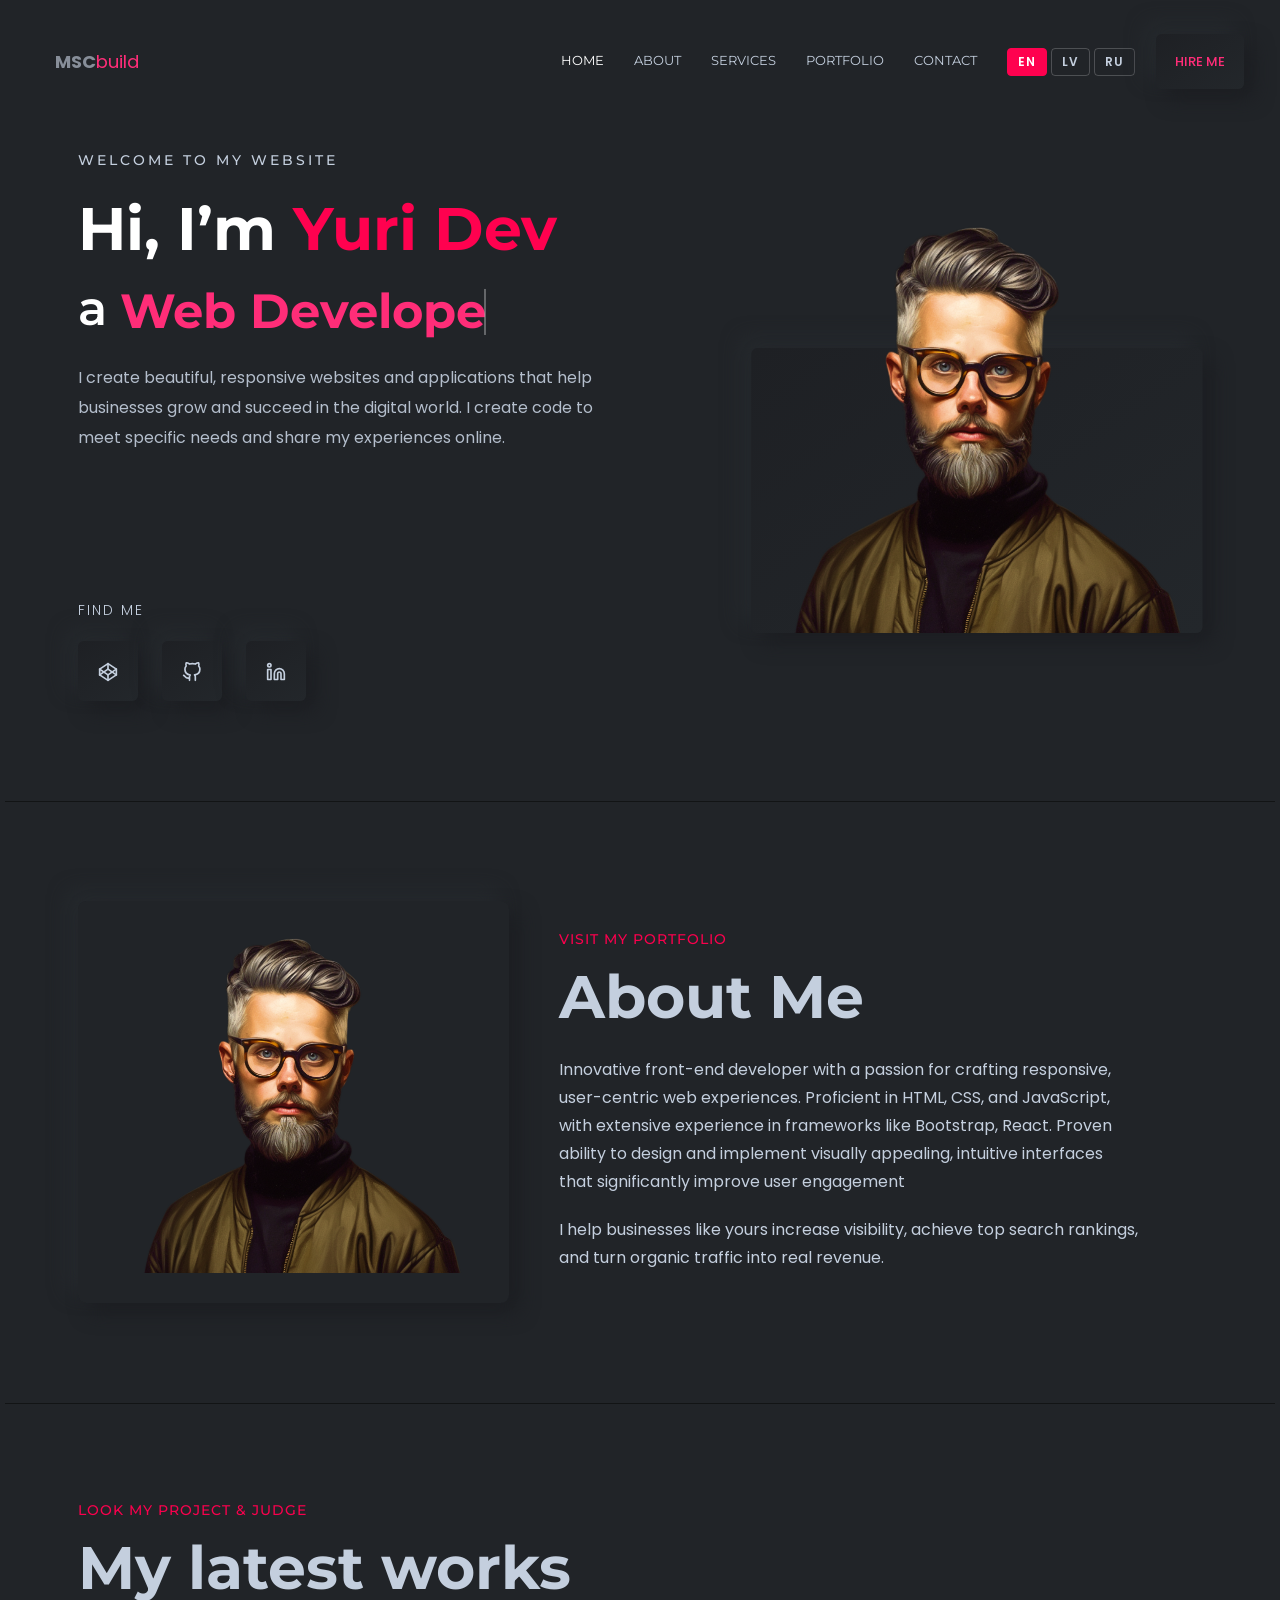
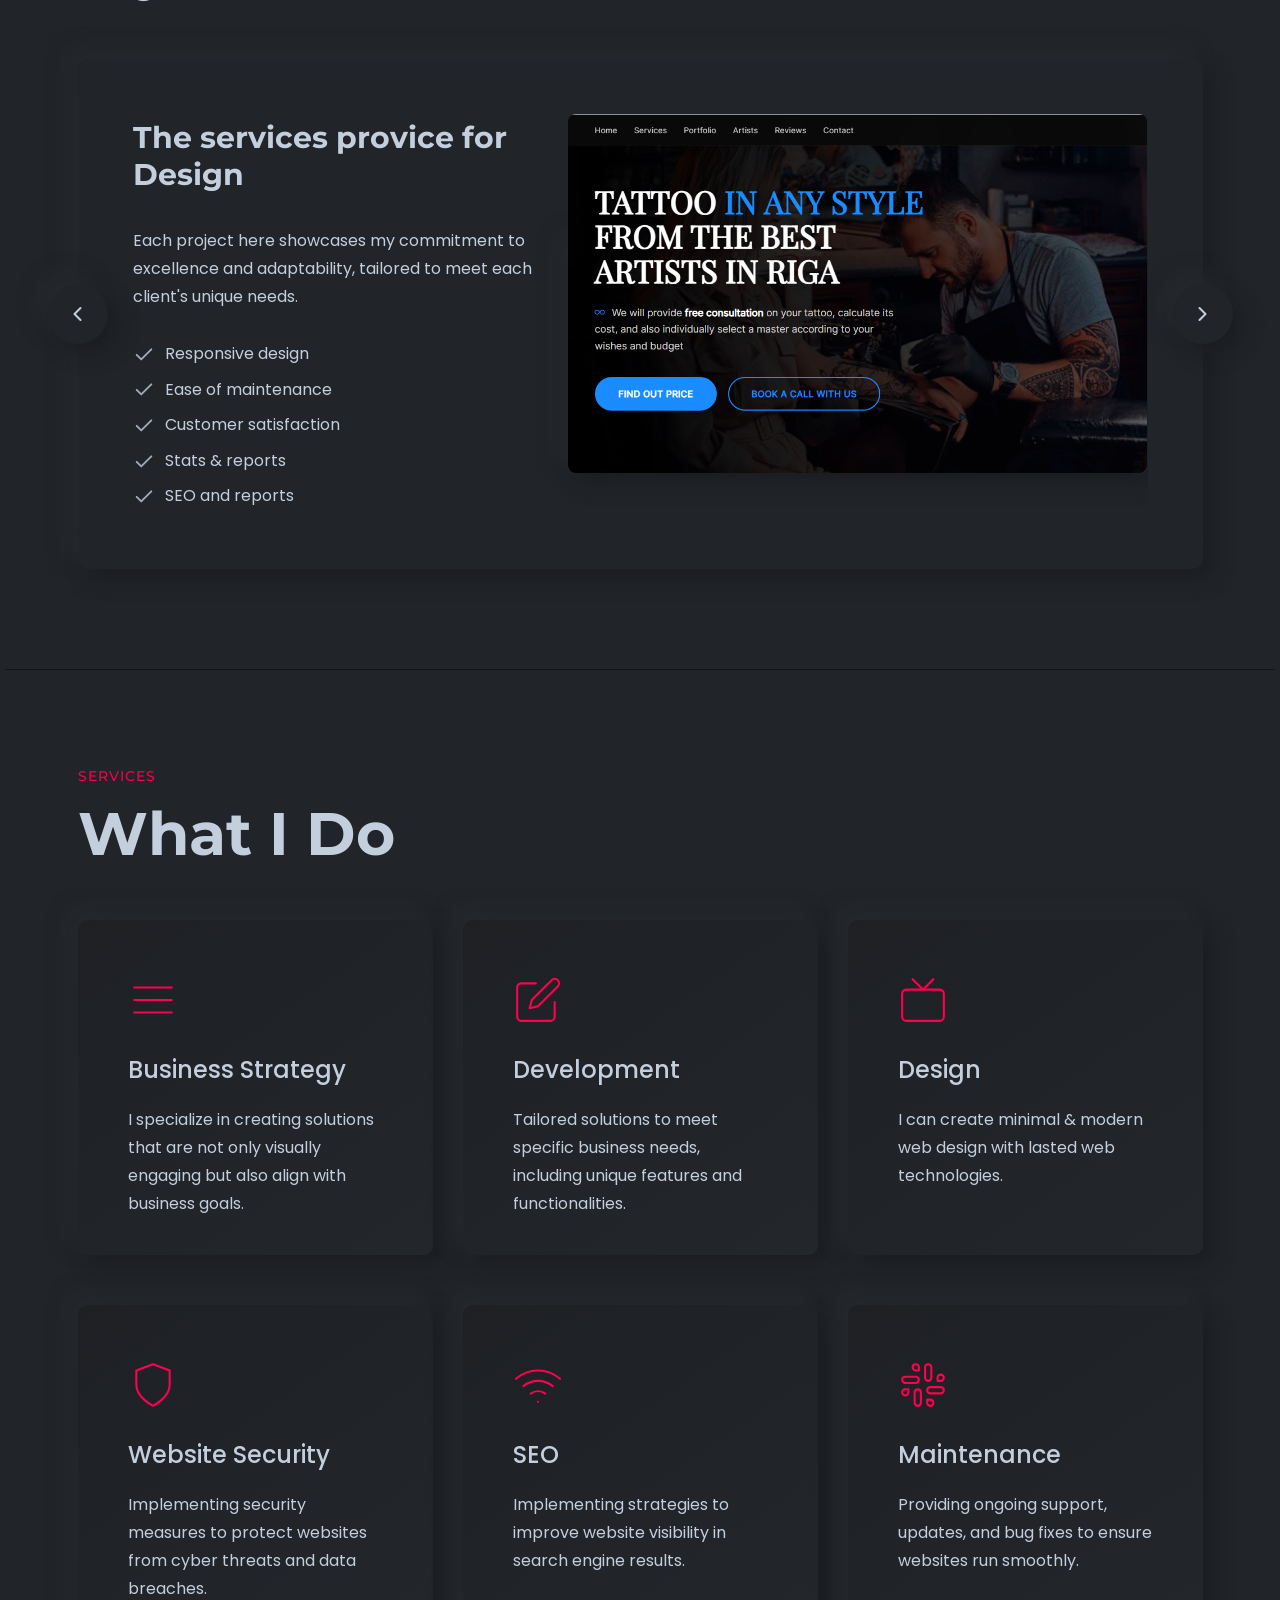
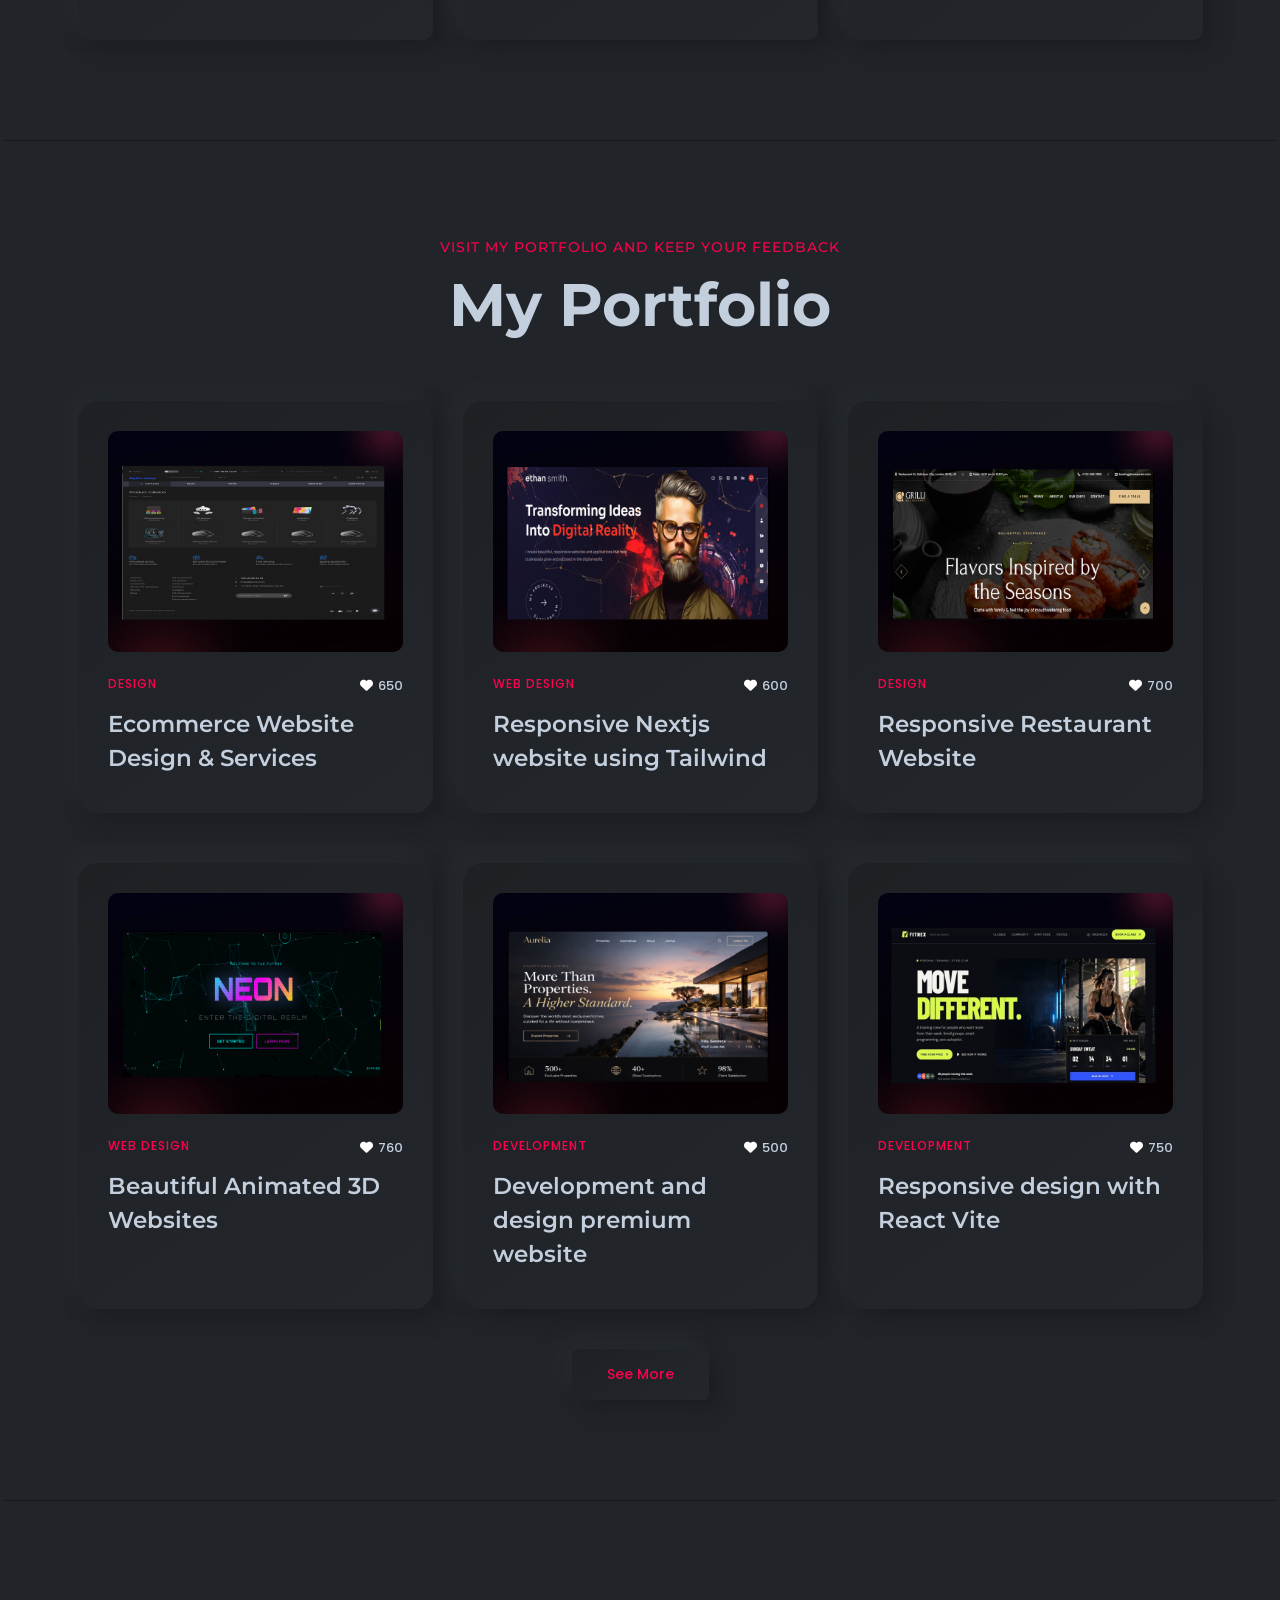
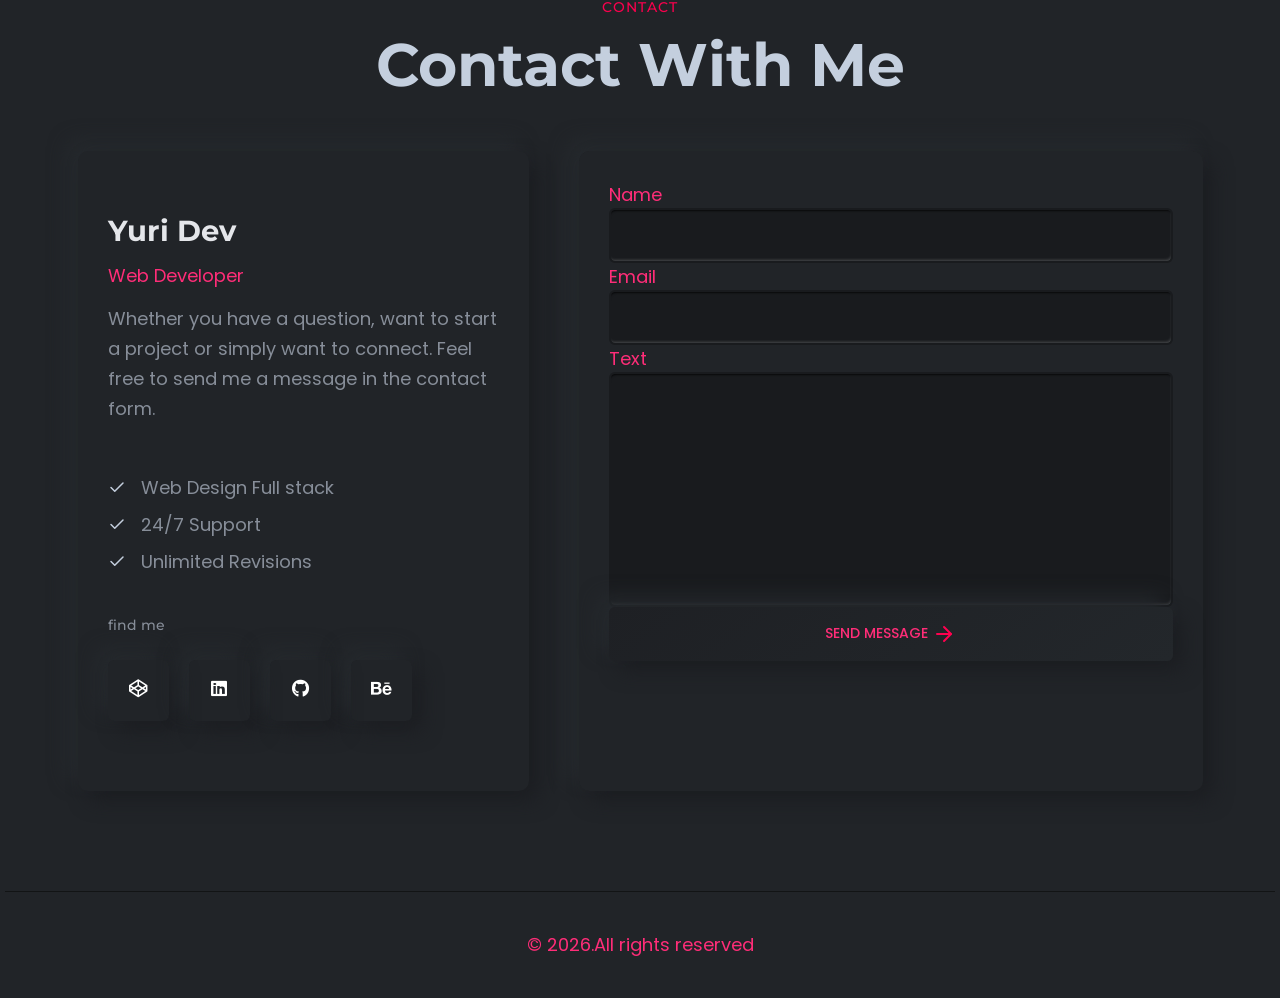
==== commit 947e4c1b: "Update portfolio titles for software development section" ====
--- a/index.html
+++ b/index.html
@@ -223,7 +223,7 @@
                                 <h2 class="title" data-i18n="about.title">About Me</h2>
                             </div>
                             <p class="discription" data-i18n="about.desc1">
-                                Innovative front-end developer with a passion for crafting responsive, user-centric web experiences. Proficient in HTML, CSS, and JavaScript, with extensive experience in frameworks like Bootstrap, React. Proven ability to design and implement visually appealing, intuitive interfaces that significantly improve user engagement
+                                Innovative front-end developer with a passion for crafting responsive, user-centric web experiences. Proficient in HTML, CSS, JavaScript and popular CMS with extensive experience in frameworks like Bootstrap, React. Proven ability to design and implement visually appealing, intuitive interfaces that significantly improve user engagement
                             </p>
                             <p class="discription" data-i18n="about.desc2">
                                I help businesses like yours increase visibility, achieve top search rankings, and turn organic traffic into real revenue.
@@ -1604,7 +1604,7 @@
                 'portfolio.p3.title': 'Responsive Restaurant Website',
                 'portfolio.p4.title': 'Beautiful Animated 3D Websites',
                 'portfolio.p5.title': 'Development and design premium website',
-                'portfolio.p6.title': 'Software Development',
+                'portfolio.p6.title': 'Responsive design with React Vite',
                 'portfolio.seemore': ' See More',
                 'modal.featured': 'Featured - Design',
                 'modal.p1.heading': 'Website Design Development.',
@@ -1705,7 +1705,7 @@
                 'portfolio.p3.title': 'Responsīva restorāna vietne',
                 'portfolio.p4.title': 'Skaistas animētas 3D vietnes',
                 'portfolio.p5.title': 'Mājaslapas izstrāde un dizains.',
-                'portfolio.p6.title': 'Programmatūras izstrāde',
+                'portfolio.p6.title': 'Tīmekļa vietne ar React Vite',
                 'portfolio.seemore': ' Skatīt vairāk',
                 'modal.featured': 'Izcelts - Dizains',
                 'modal.p1.heading': 'Mājaslapas dizaina izstrāde.',
@@ -1806,7 +1806,7 @@
                 'portfolio.p3.title': 'Адаптивный сайт ресторана',
                 'portfolio.p4.title': 'Красивые анимированные 3D сайты',
                 'portfolio.p5.title': 'Разработка и дизайн премиального веб-сайта.',
-                'portfolio.p6.title': 'Разработка программного обеспечения',
+                'portfolio.p6.title': 'Веб сайт React & Vite',
                 'portfolio.seemore': ' Смотреть больше',
                 'modal.featured': 'Избранное - Дизайн',
                 'modal.p1.heading': 'Разработка дизайна сайта.',
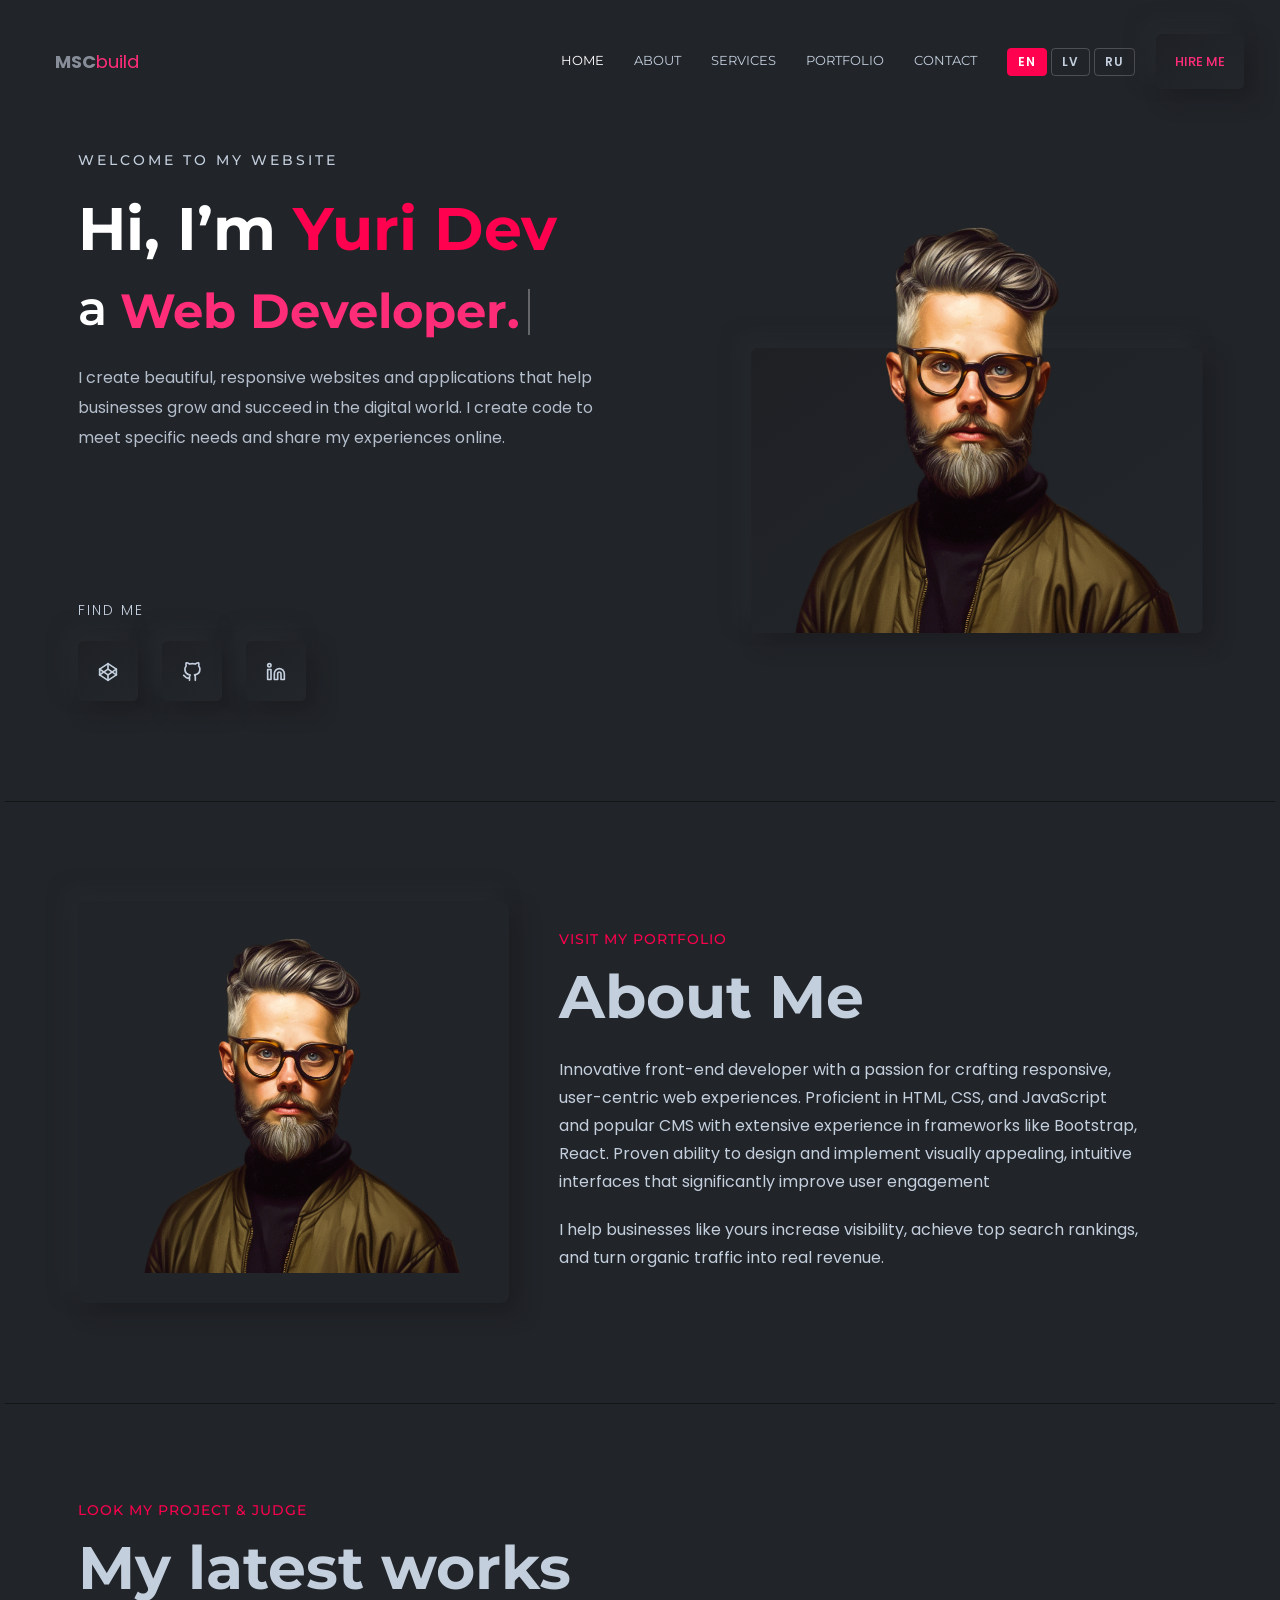
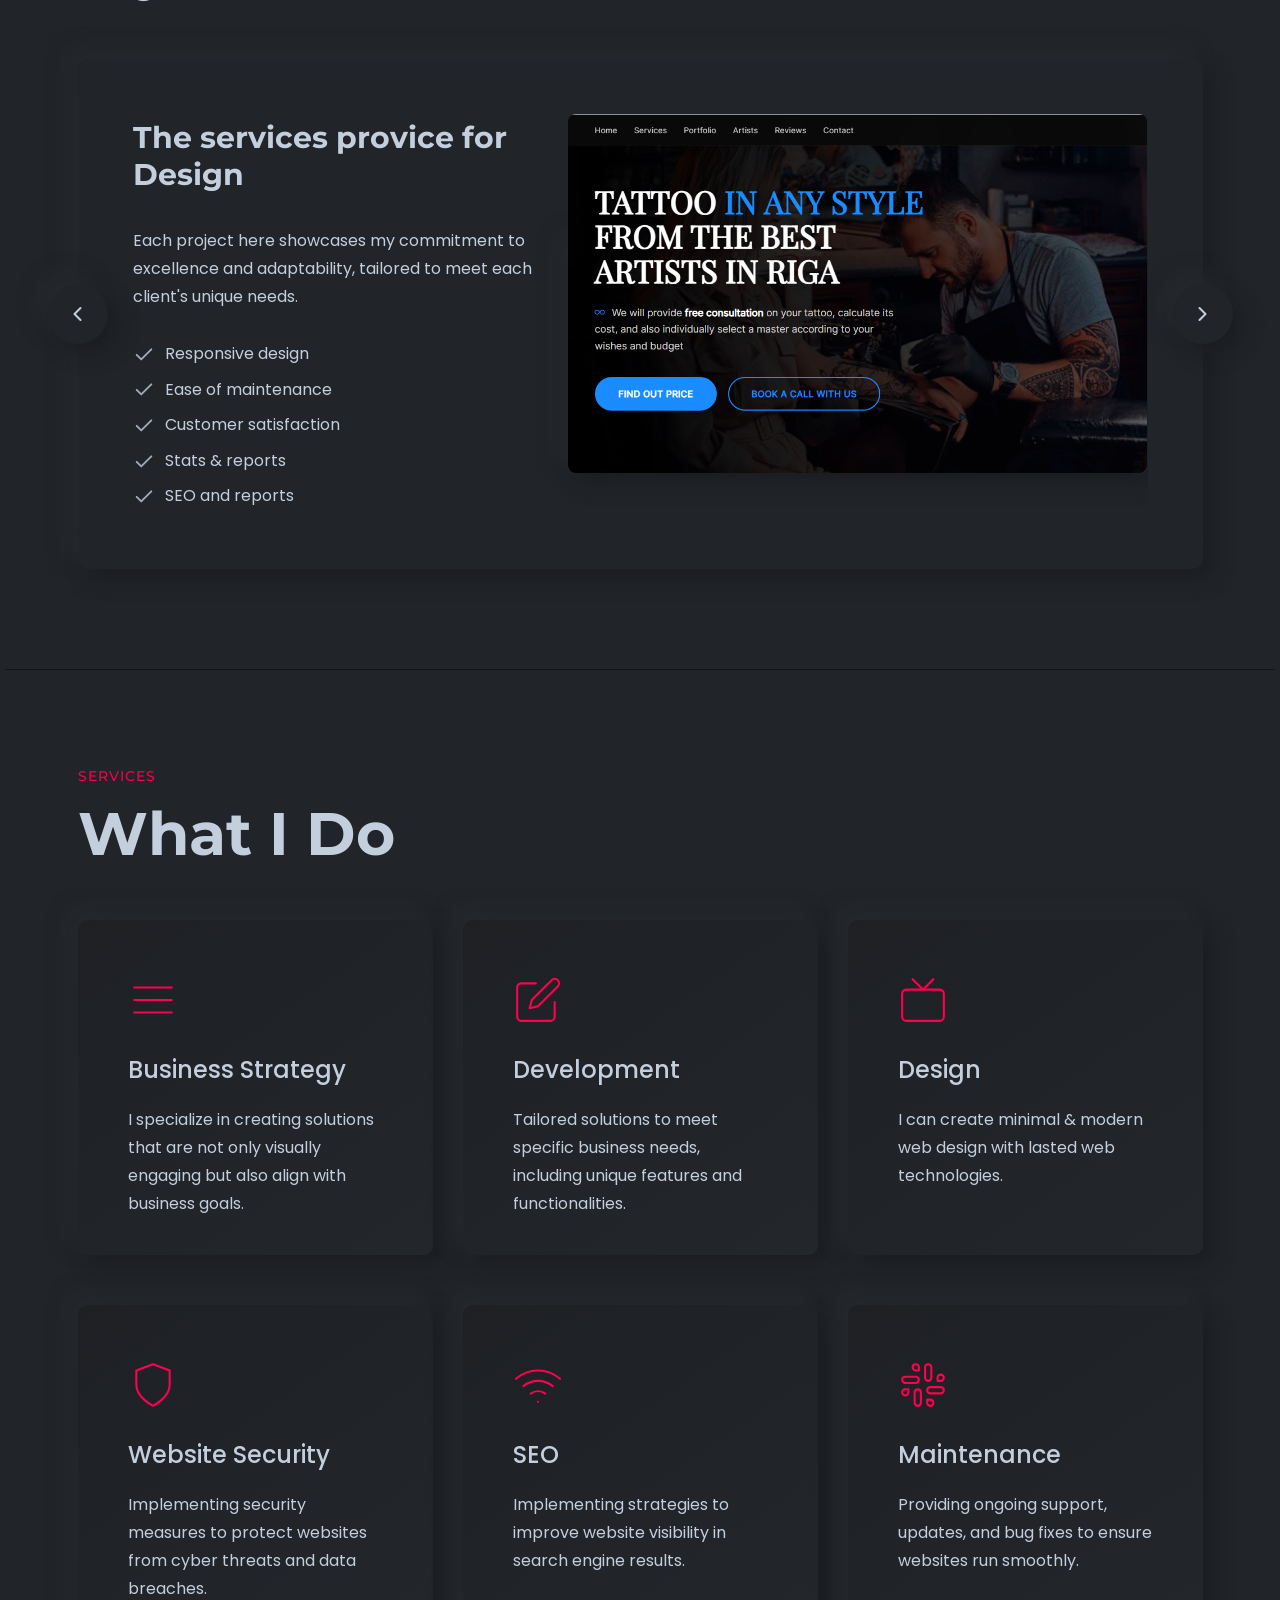
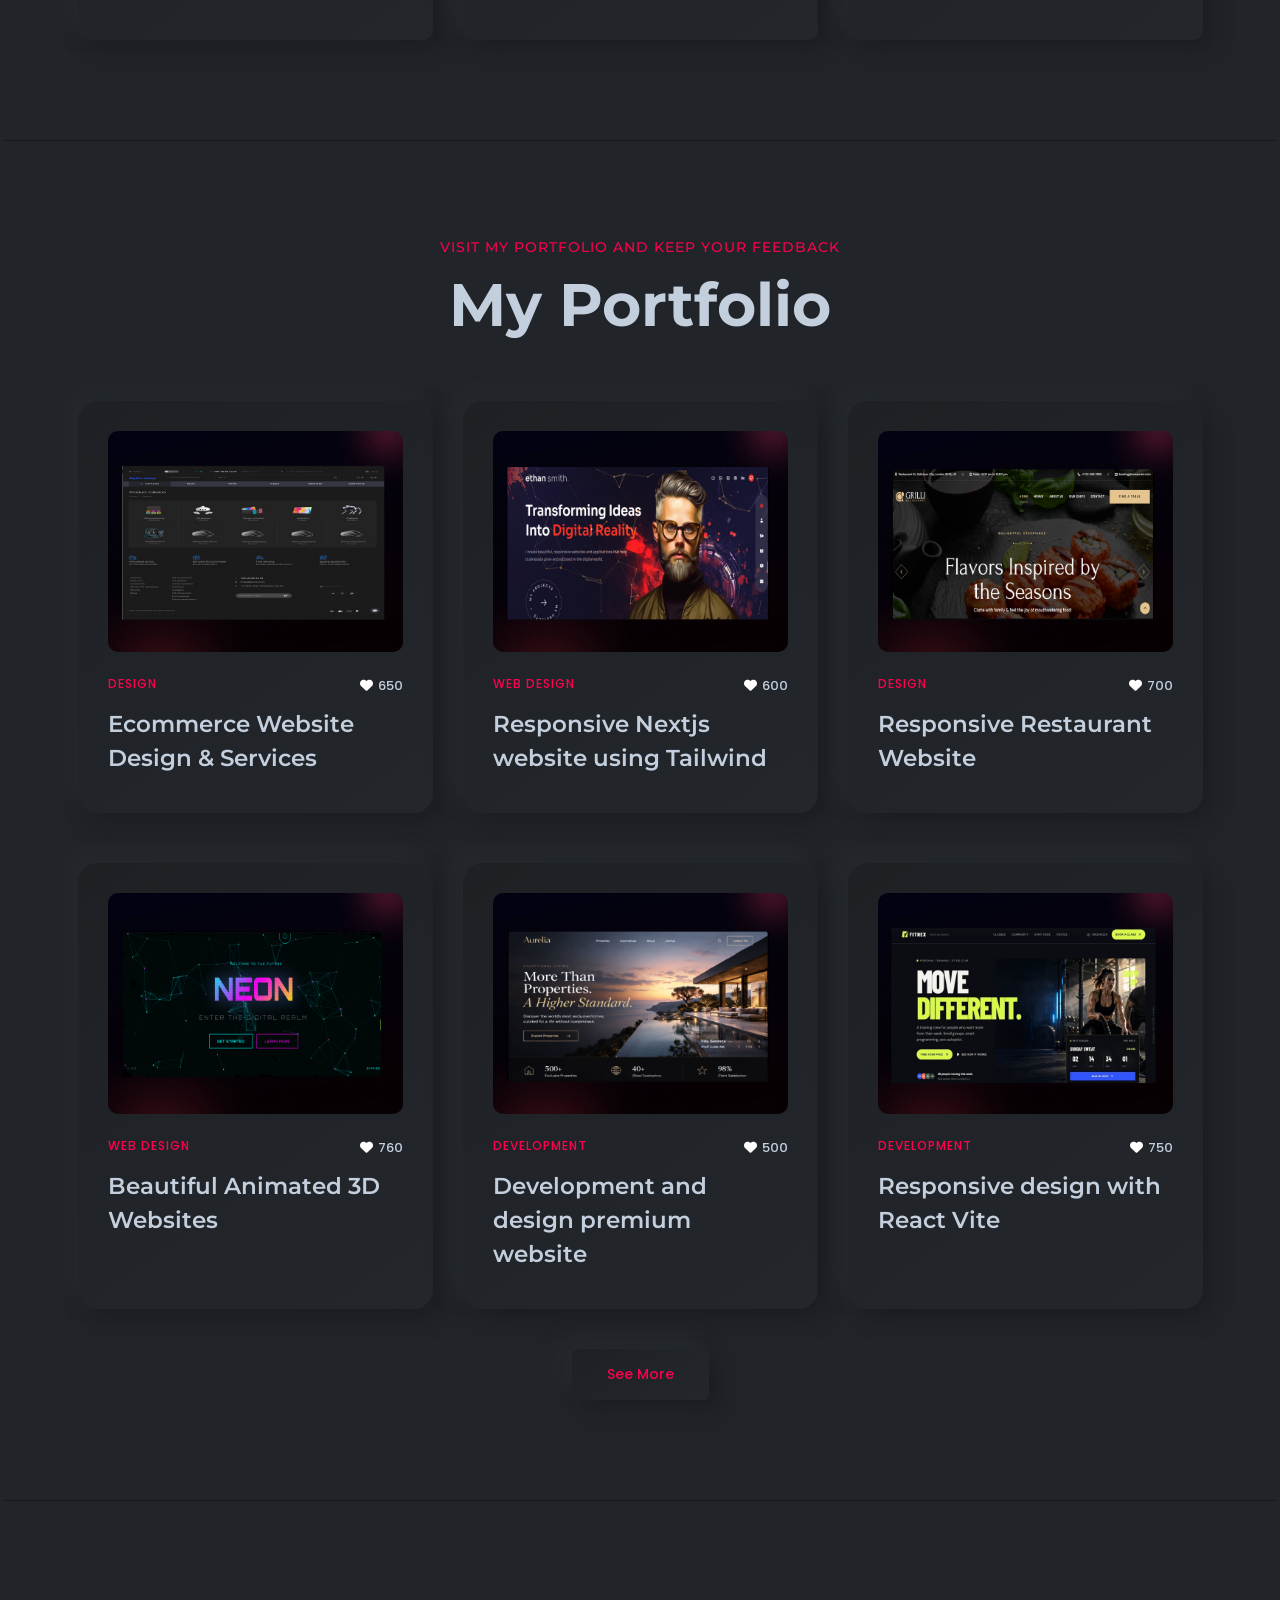
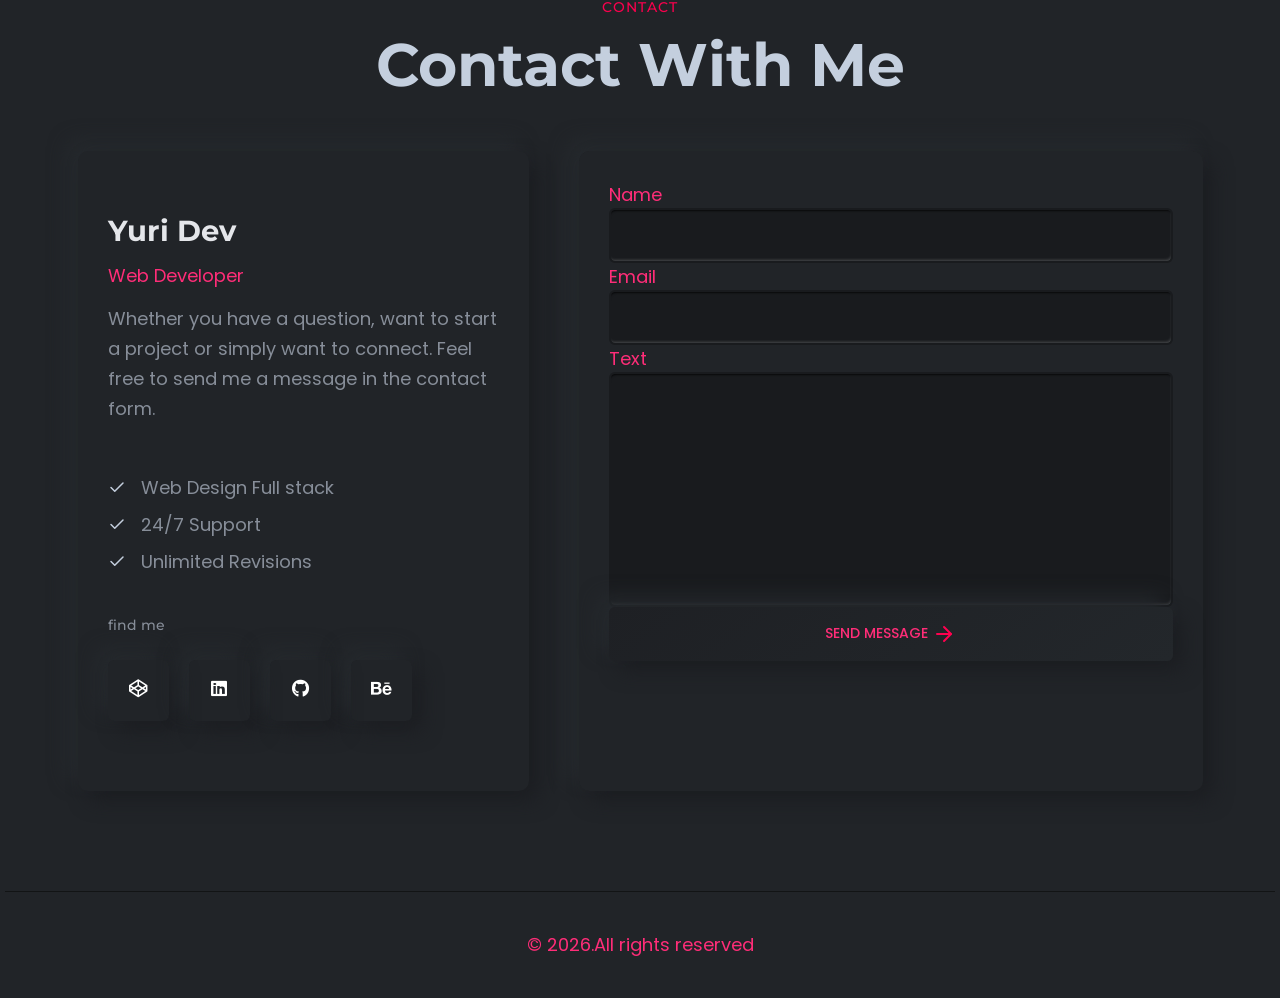
==== commit c4ac856d: "Update about.desc1 to include CMS proficiency" ====
--- a/index.html
+++ b/index.html
@@ -1555,7 +1555,7 @@
                 'hero.description': 'I create beautiful, responsive websites and applications that help businesses grow and succeed in the digital world. I create code to meet specific needs and share my experiences online.',
                 'about.subtitle': 'Visit my portfolio ',
                 'about.title': 'About Me',
-                'about.desc1': 'Innovative front-end developer with a passion for crafting responsive, user-centric web experiences. Proficient in HTML, CSS, and JavaScript, with extensive experience in frameworks like Bootstrap, React. Proven ability to design and implement visually appealing, intuitive interfaces that significantly improve user engagement',
+                'about.desc1': 'Innovative front-end developer with a passion for crafting responsive, user-centric web experiences. Proficient in HTML, CSS, and JavaScript and popular CMS with extensive experience in frameworks like Bootstrap, React. Proven ability to design and implement visually appealing, intuitive interfaces that significantly improve user engagement',
                 'about.desc2': 'I help businesses like yours increase visibility, achieve top search rankings, and turn organic traffic into real revenue.',
                 'bestwork.subtitle': 'Look My project & JUDGE',
                 'bestwork.title': 'My latest works',
@@ -1656,7 +1656,7 @@
                 'hero.description': 'Es veidoju skaistas, responsīvas mājaslapas un lietotnes, kas palīdz uzņēmumiem augt un gūt panākumus digitālajā pasaulē. Es rakstu kodu, lai apmierinātu konkrētas vajadzības, un dalos ar savu pieredzi tiešsaistē.',
                 'about.subtitle': 'Apmeklējiet manu portfolio ',
                 'about.title': 'Par mani',
-                'about.desc1': 'Inovatīvs front-end izstrādātājs ar aizrautību veidot responsīvas, uz lietotāju vērstas tīmekļa pieredzes. Pārzinu HTML, CSS un JavaScript, ar plašu pieredzi tādos ietvaros kā Bootstrap, React. Pierādīta spēja projektēt un īstenot vizuāli pievilcīgas, intuitīvas saskarnes, kas ievērojami uzlabo lietotāju iesaisti',
+                'about.desc1': 'Inovatīvs front-end izstrādātājs ar aizrautību veidot responsīvas, uz lietotāju vērstas tīmekļa pieredzes. Pārzinu HTML, CSS un JavaScript un populāru satura pārvaldības sistēmu (CMS) prasmes ar plašu pieredzi tādos ietvaros kā Bootstrap, React. Pierādīta spēja projektēt un īstenot vizuāli pievilcīgas, intuitīvas saskarnes, kas ievērojami uzlabo lietotāju iesaisti',
                 'about.desc2': 'Es palīgu tādiem uzņēmumiem kā jūsu palielināt redzamību, sasniegt augstākās pozīcijas meklēšanas rezultātos un pārvērst organisko trafiku reālos ieņēmumos.',
                 'bestwork.subtitle': 'Apskatiet manus projektus un NOVĒRTIET',
                 'bestwork.title': 'Mani jaunākie darbi',
@@ -1757,7 +1757,7 @@
                 'hero.description': 'Я создаю красивые, адаптивные веб-сайты и приложения, которые помогают бизнесу расти и добиваться успеха в цифровом мире. Я пишу код для удовлетворения конкретных потребностей и делюсь своим опытом в интернете.',
                 'about.subtitle': 'Посетите моё портфолио ',
                 'about.title': 'Обо мне',
-                'about.desc1': 'Инновационный front-end разработчик со страстью к созданию адаптивных, ориентированных на пользователя веб-решений. Владею HTML, CSS и JavaScript, имею обширный опыт работы с такими фреймворками, как Bootstrap, React. Доказанная способность проектировать и внедрять визуально привлекательные, интуитивно понятные интерфейсы, которые значительно повышают вовлечённость пользователей',
+                'about.desc1': 'Инновационный front-end разработчик со страстью к созданию адаптивных, ориентированных на пользователя веб-решений. Владею HTML, CSS и JavaScript, популярными CMS платформами,  имею обширный опыт работы с такими фреймворками, как Bootstrap, React. Доказанная способность проектировать и внедрять визуально привлекательные, интуитивно понятные интерфейсы, которые значительно повышают вовлечённость пользователей',
                 'about.desc2': 'Я помогаю таким бизнесам, как ваш, увеличить видимость, достичь топовых позиций в поисковой выдаче и превратить органический трафик в реальный доход.',
                 'bestwork.subtitle': 'Посмотрите мои проекты и СУДИТЕ',
                 'bestwork.title': 'Мои последние работы',
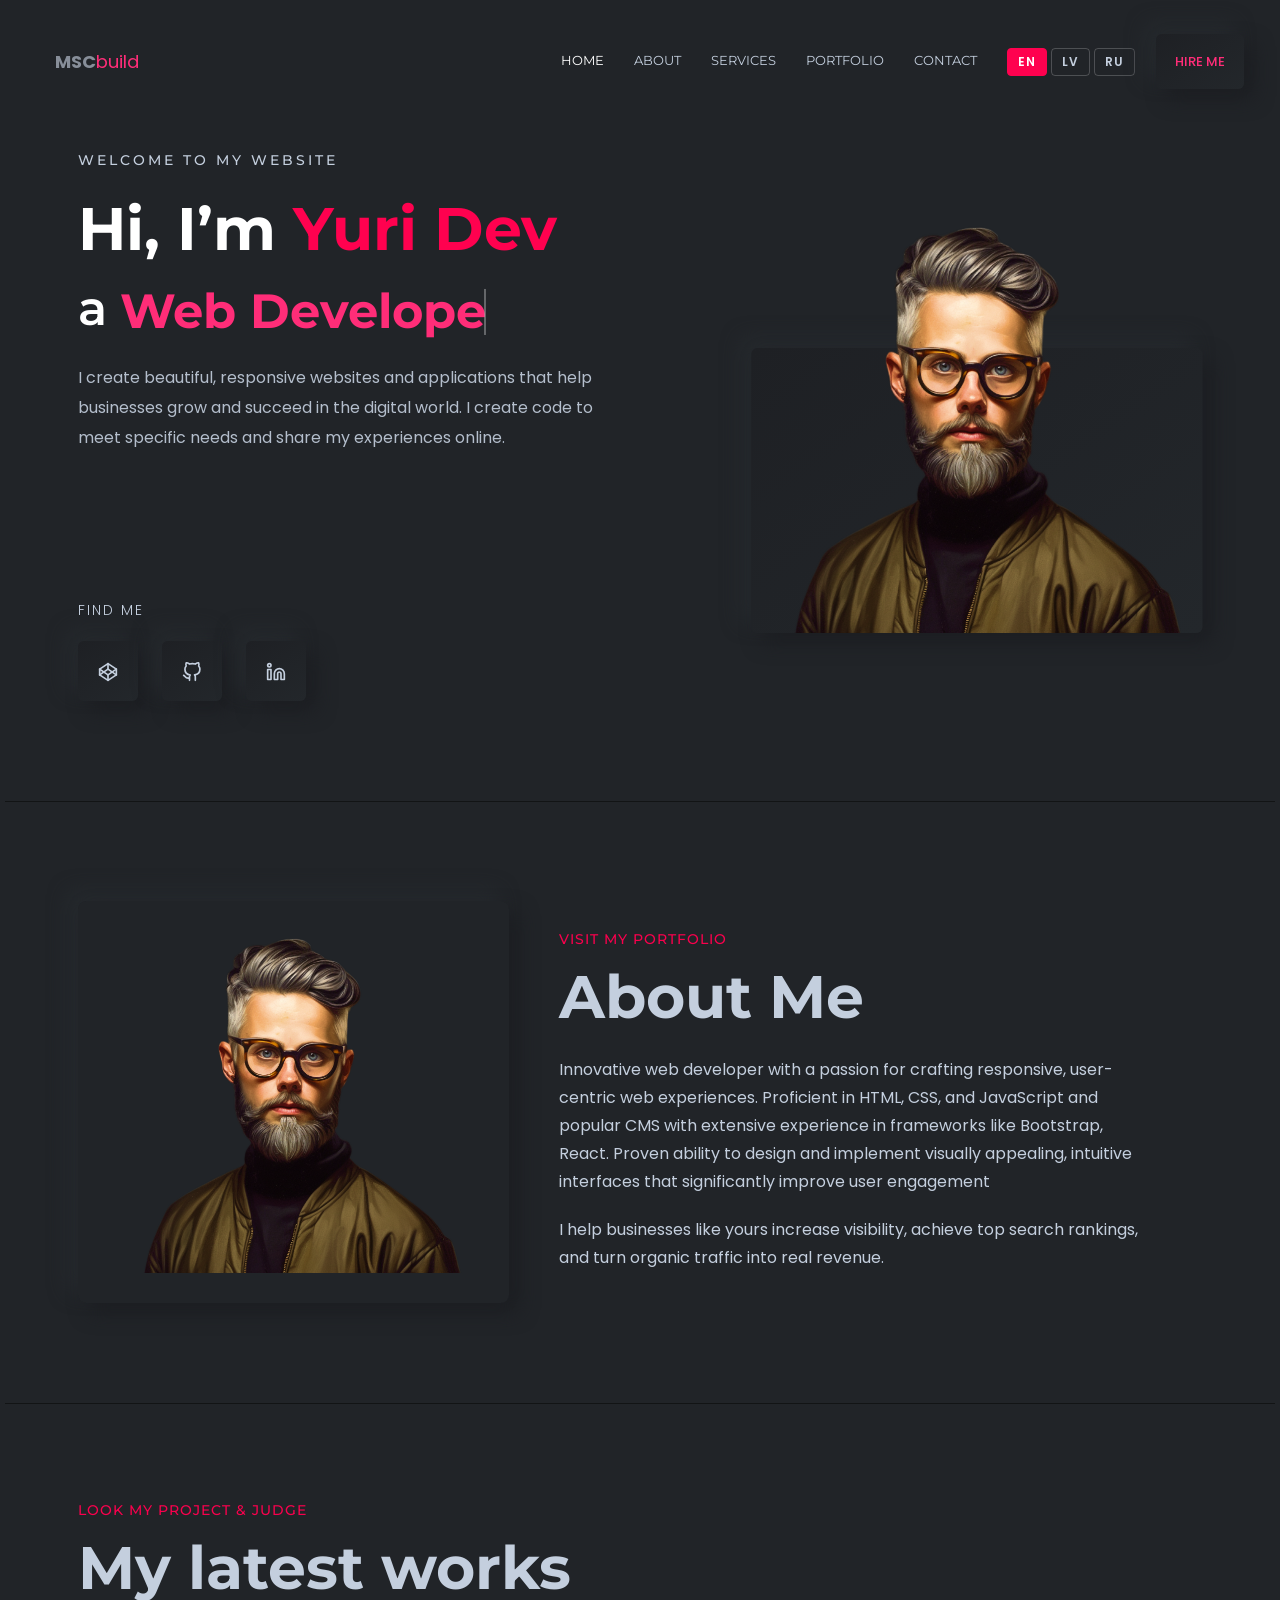
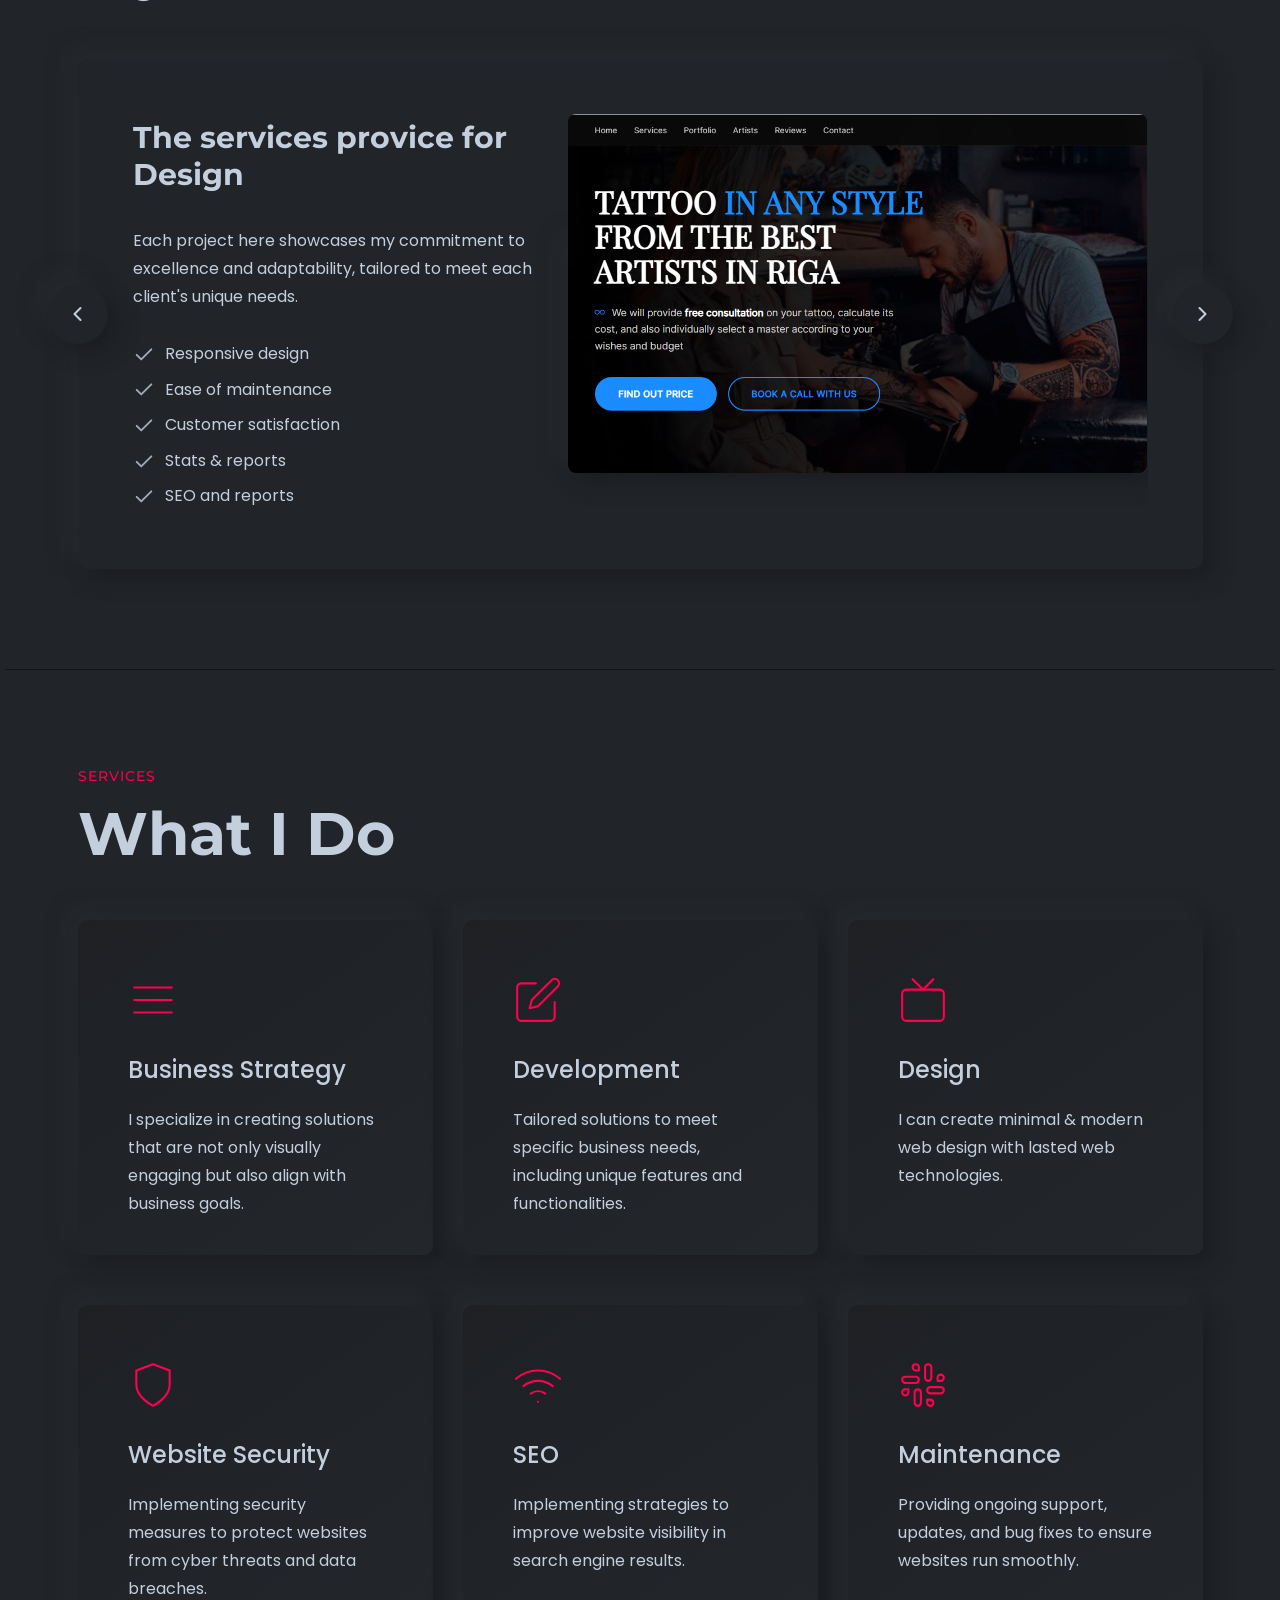
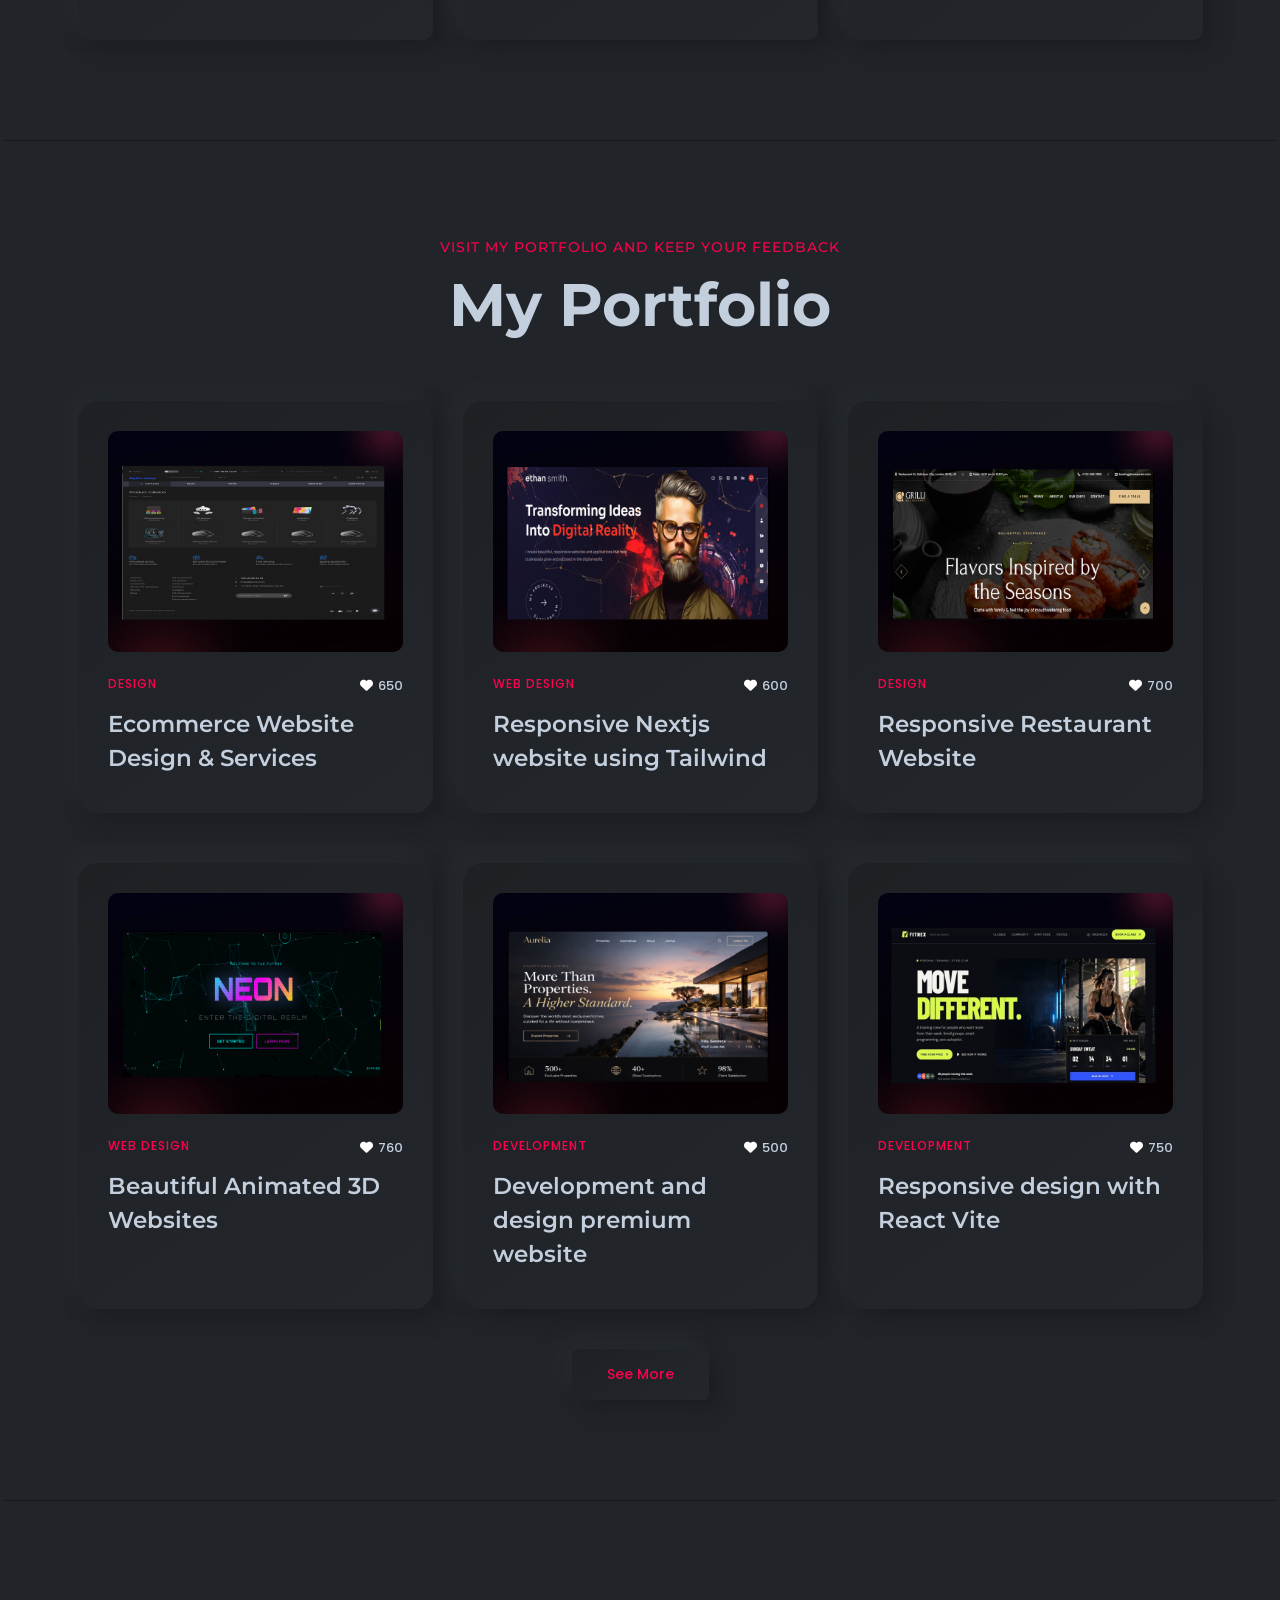
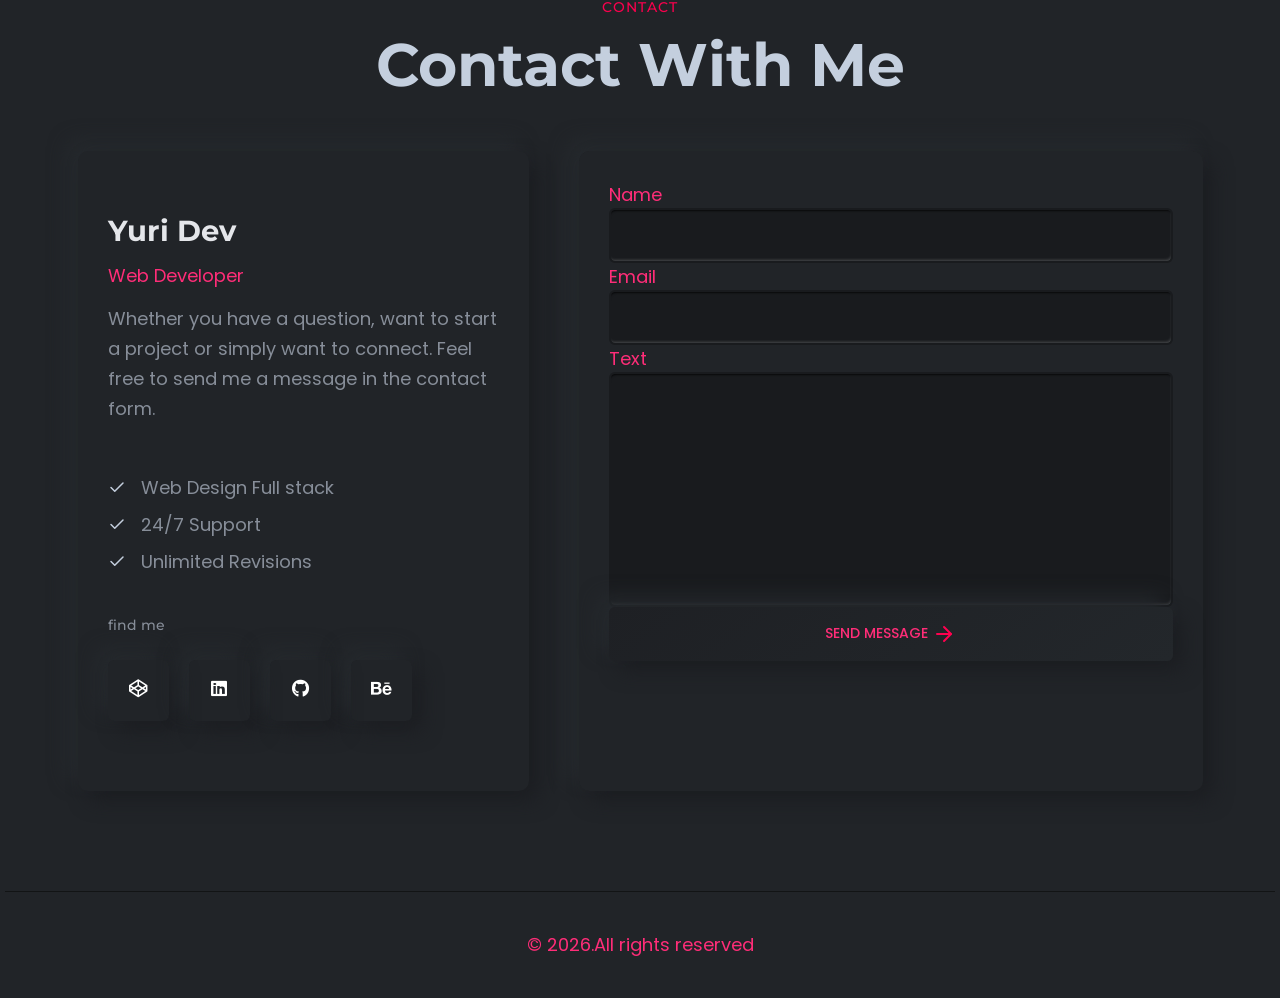
==== commit d9433da8: "Update index.html" ====
--- a/index.html
+++ b/index.html
@@ -223,7 +223,7 @@
                                 <h2 class="title" data-i18n="about.title">About Me</h2>
                             </div>
                             <p class="discription" data-i18n="about.desc1">
-                                Innovative front-end developer with a passion for crafting responsive, user-centric web experiences. Proficient in HTML, CSS, JavaScript and popular CMS with extensive experience in frameworks like Bootstrap, React. Proven ability to design and implement visually appealing, intuitive interfaces that significantly improve user engagement
+                                Innovative web developer with a passion for crafting responsive, user-centric web experiences. Proficient in HTML, CSS, JavaScript and popular CMS with extensive experience in frameworks like Bootstrap, React. Proven ability to design and implement visually appealing, intuitive interfaces that significantly improve user engagement
                             </p>
                             <p class="discription" data-i18n="about.desc2">
                                I help businesses like yours increase visibility, achieve top search rankings, and turn organic traffic into real revenue.
@@ -1555,7 +1555,7 @@
                 'hero.description': 'I create beautiful, responsive websites and applications that help businesses grow and succeed in the digital world. I create code to meet specific needs and share my experiences online.',
                 'about.subtitle': 'Visit my portfolio ',
                 'about.title': 'About Me',
-                'about.desc1': 'Innovative front-end developer with a passion for crafting responsive, user-centric web experiences. Proficient in HTML, CSS, and JavaScript and popular CMS with extensive experience in frameworks like Bootstrap, React. Proven ability to design and implement visually appealing, intuitive interfaces that significantly improve user engagement',
+                'about.desc1': 'Innovative web developer with a passion for crafting responsive, user-centric web experiences. Proficient in HTML, CSS, and JavaScript and popular CMS with extensive experience in frameworks like Bootstrap, React. Proven ability to design and implement visually appealing, intuitive interfaces that significantly improve user engagement',
                 'about.desc2': 'I help businesses like yours increase visibility, achieve top search rankings, and turn organic traffic into real revenue.',
                 'bestwork.subtitle': 'Look My project & JUDGE',
                 'bestwork.title': 'My latest works',
@@ -1656,7 +1656,7 @@
                 'hero.description': 'Es veidoju skaistas, responsīvas mājaslapas un lietotnes, kas palīdz uzņēmumiem augt un gūt panākumus digitālajā pasaulē. Es rakstu kodu, lai apmierinātu konkrētas vajadzības, un dalos ar savu pieredzi tiešsaistē.',
                 'about.subtitle': 'Apmeklējiet manu portfolio ',
                 'about.title': 'Par mani',
-                'about.desc1': 'Inovatīvs front-end izstrādātājs ar aizrautību veidot responsīvas, uz lietotāju vērstas tīmekļa pieredzes. Pārzinu HTML, CSS un JavaScript un populāru satura pārvaldības sistēmu (CMS) prasmes ar plašu pieredzi tādos ietvaros kā Bootstrap, React. Pierādīta spēja projektēt un īstenot vizuāli pievilcīgas, intuitīvas saskarnes, kas ievērojami uzlabo lietotāju iesaisti',
+                'about.desc1': 'Inovatīvs web izstrādātājs ar aizrautību veidot responsīvas, uz lietotāju vērstas tīmekļa pieredzes. Pārzinu HTML, CSS un JavaScript un populāru satura pārvaldības sistēmu (CMS) prasmes ar plašu pieredzi tādos ietvaros kā Bootstrap, React. Pierādīta spēja projektēt un īstenot vizuāli pievilcīgas, intuitīvas saskarnes, kas ievērojami uzlabo lietotāju iesaisti',
                 'about.desc2': 'Es palīgu tādiem uzņēmumiem kā jūsu palielināt redzamību, sasniegt augstākās pozīcijas meklēšanas rezultātos un pārvērst organisko trafiku reālos ieņēmumos.',
                 'bestwork.subtitle': 'Apskatiet manus projektus un NOVĒRTIET',
                 'bestwork.title': 'Mani jaunākie darbi',
@@ -1757,7 +1757,7 @@
                 'hero.description': 'Я создаю красивые, адаптивные веб-сайты и приложения, которые помогают бизнесу расти и добиваться успеха в цифровом мире. Я пишу код для удовлетворения конкретных потребностей и делюсь своим опытом в интернете.',
                 'about.subtitle': 'Посетите моё портфолио ',
                 'about.title': 'Обо мне',
-                'about.desc1': 'Инновационный front-end разработчик со страстью к созданию адаптивных, ориентированных на пользователя веб-решений. Владею HTML, CSS и JavaScript, популярными CMS платформами,  имею обширный опыт работы с такими фреймворками, как Bootstrap, React. Доказанная способность проектировать и внедрять визуально привлекательные, интуитивно понятные интерфейсы, которые значительно повышают вовлечённость пользователей',
+                'about.desc1': 'Инновационный web разработчик со страстью к созданию адаптивных, ориентированных на пользователя веб-решений. Владею HTML, CSS и JavaScript, популярными CMS платформами,  имею обширный опыт работы с такими фреймворками, как Bootstrap, React. Доказанная способность проектировать и внедрять визуально привлекательные, интуитивно понятные интерфейсы, которые значительно повышают вовлечённость пользователей',
                 'about.desc2': 'Я помогаю таким бизнесам, как ваш, увеличить видимость, достичь топовых позиций в поисковой выдаче и превратить органический трафик в реальный доход.',
                 'bestwork.subtitle': 'Посмотрите мои проекты и СУДИТЕ',
                 'bestwork.title': 'Мои последние работы',
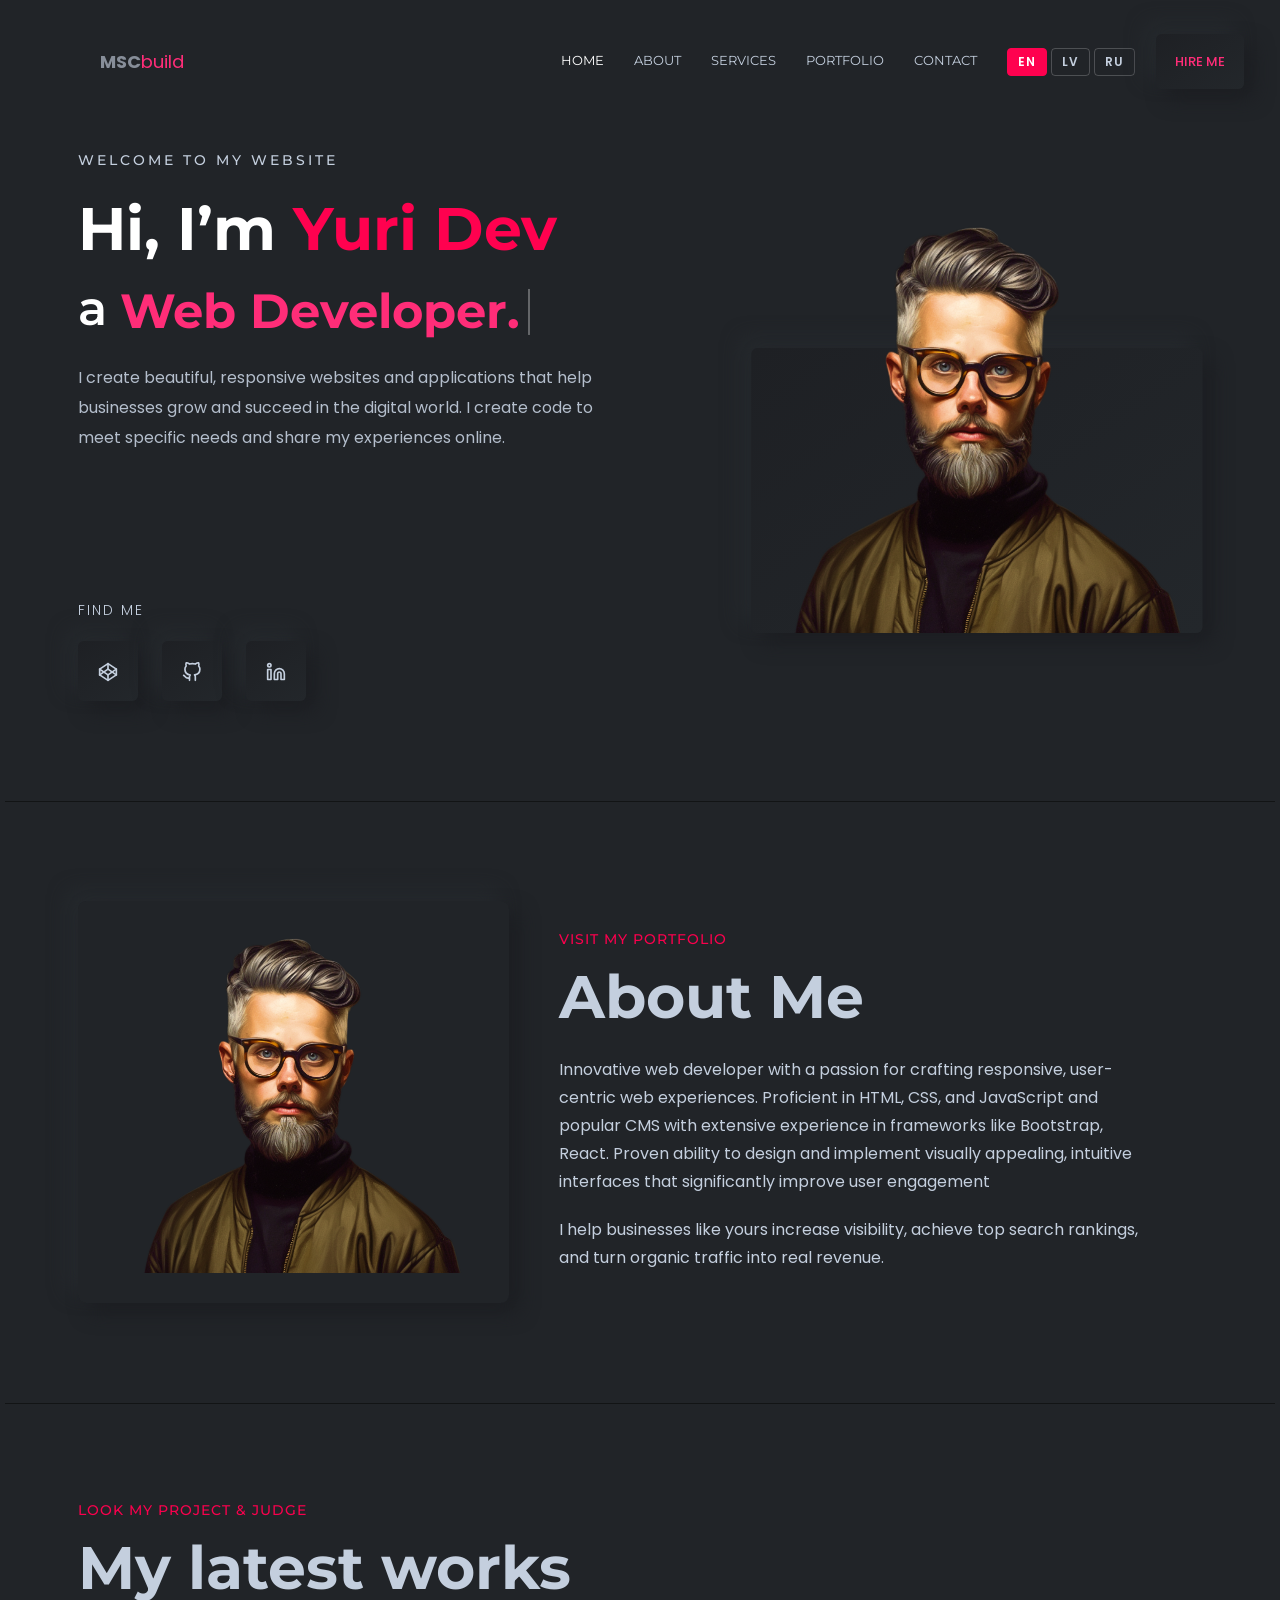
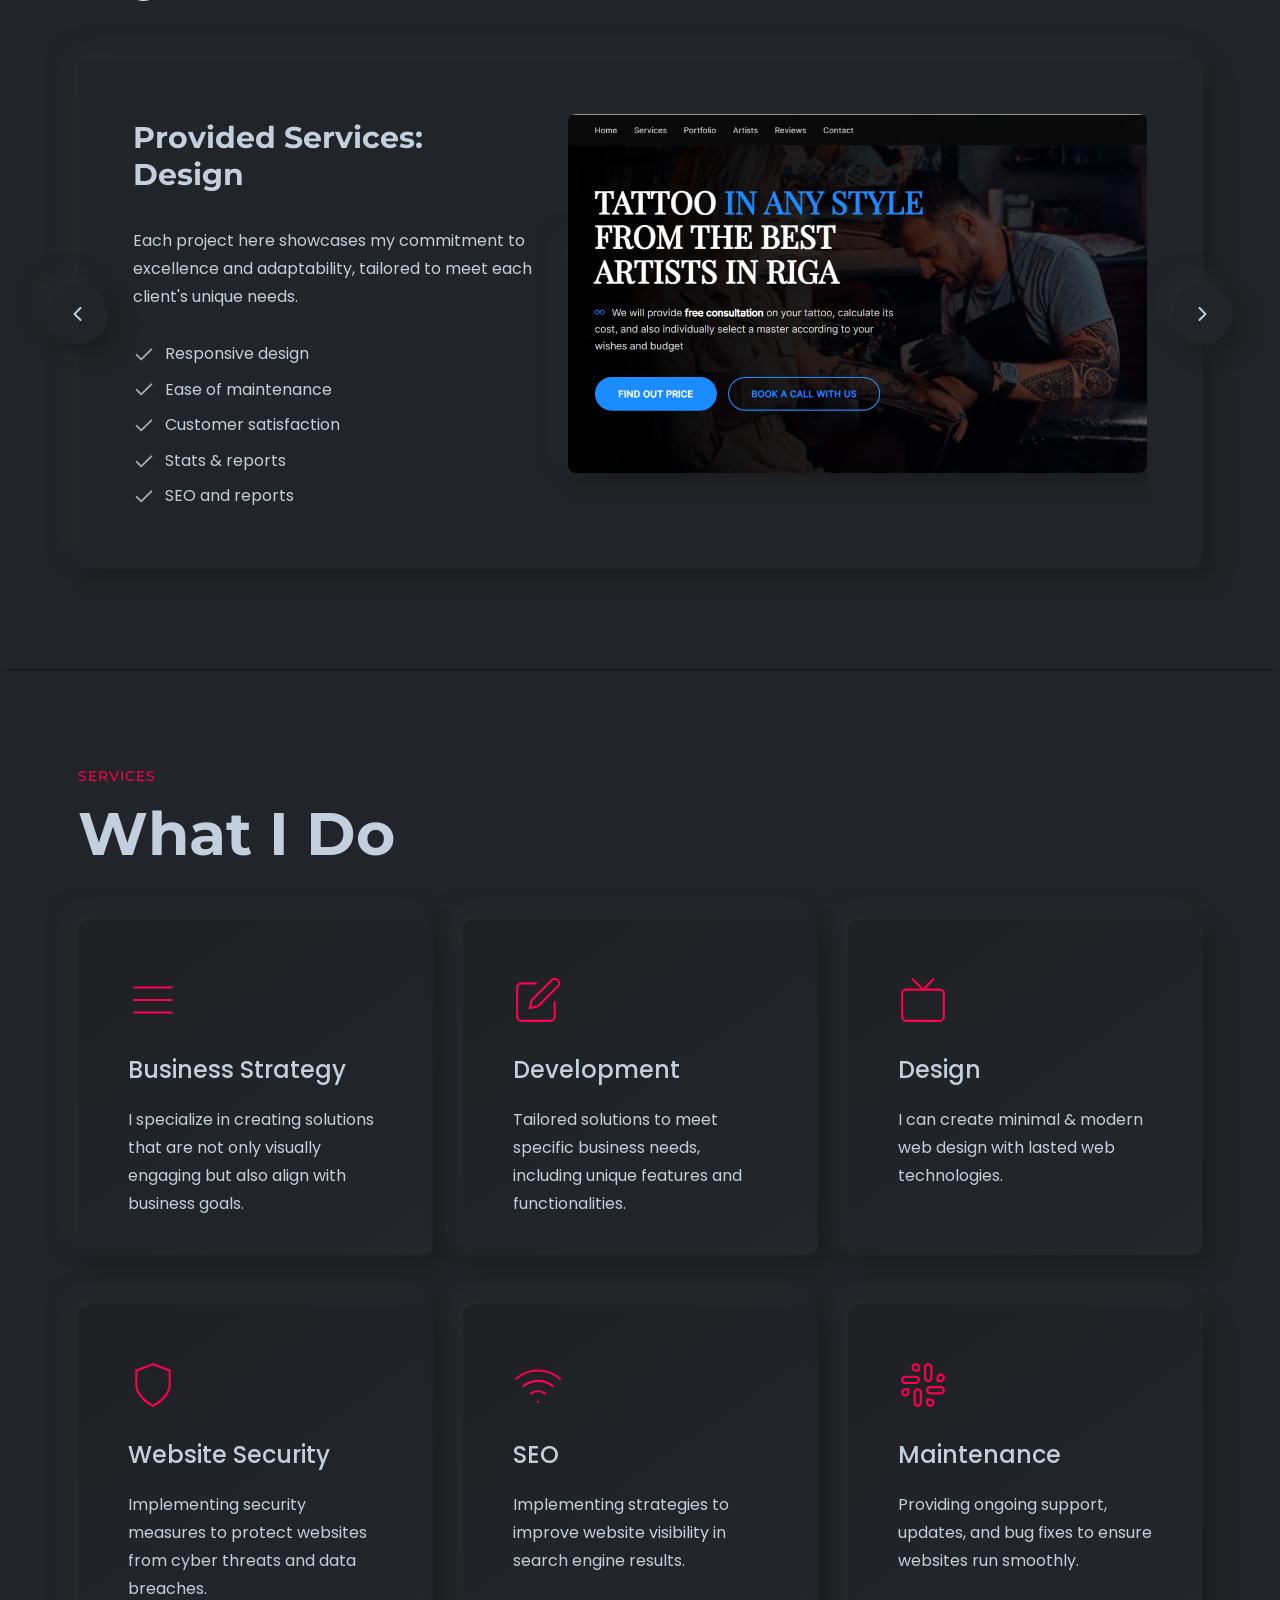
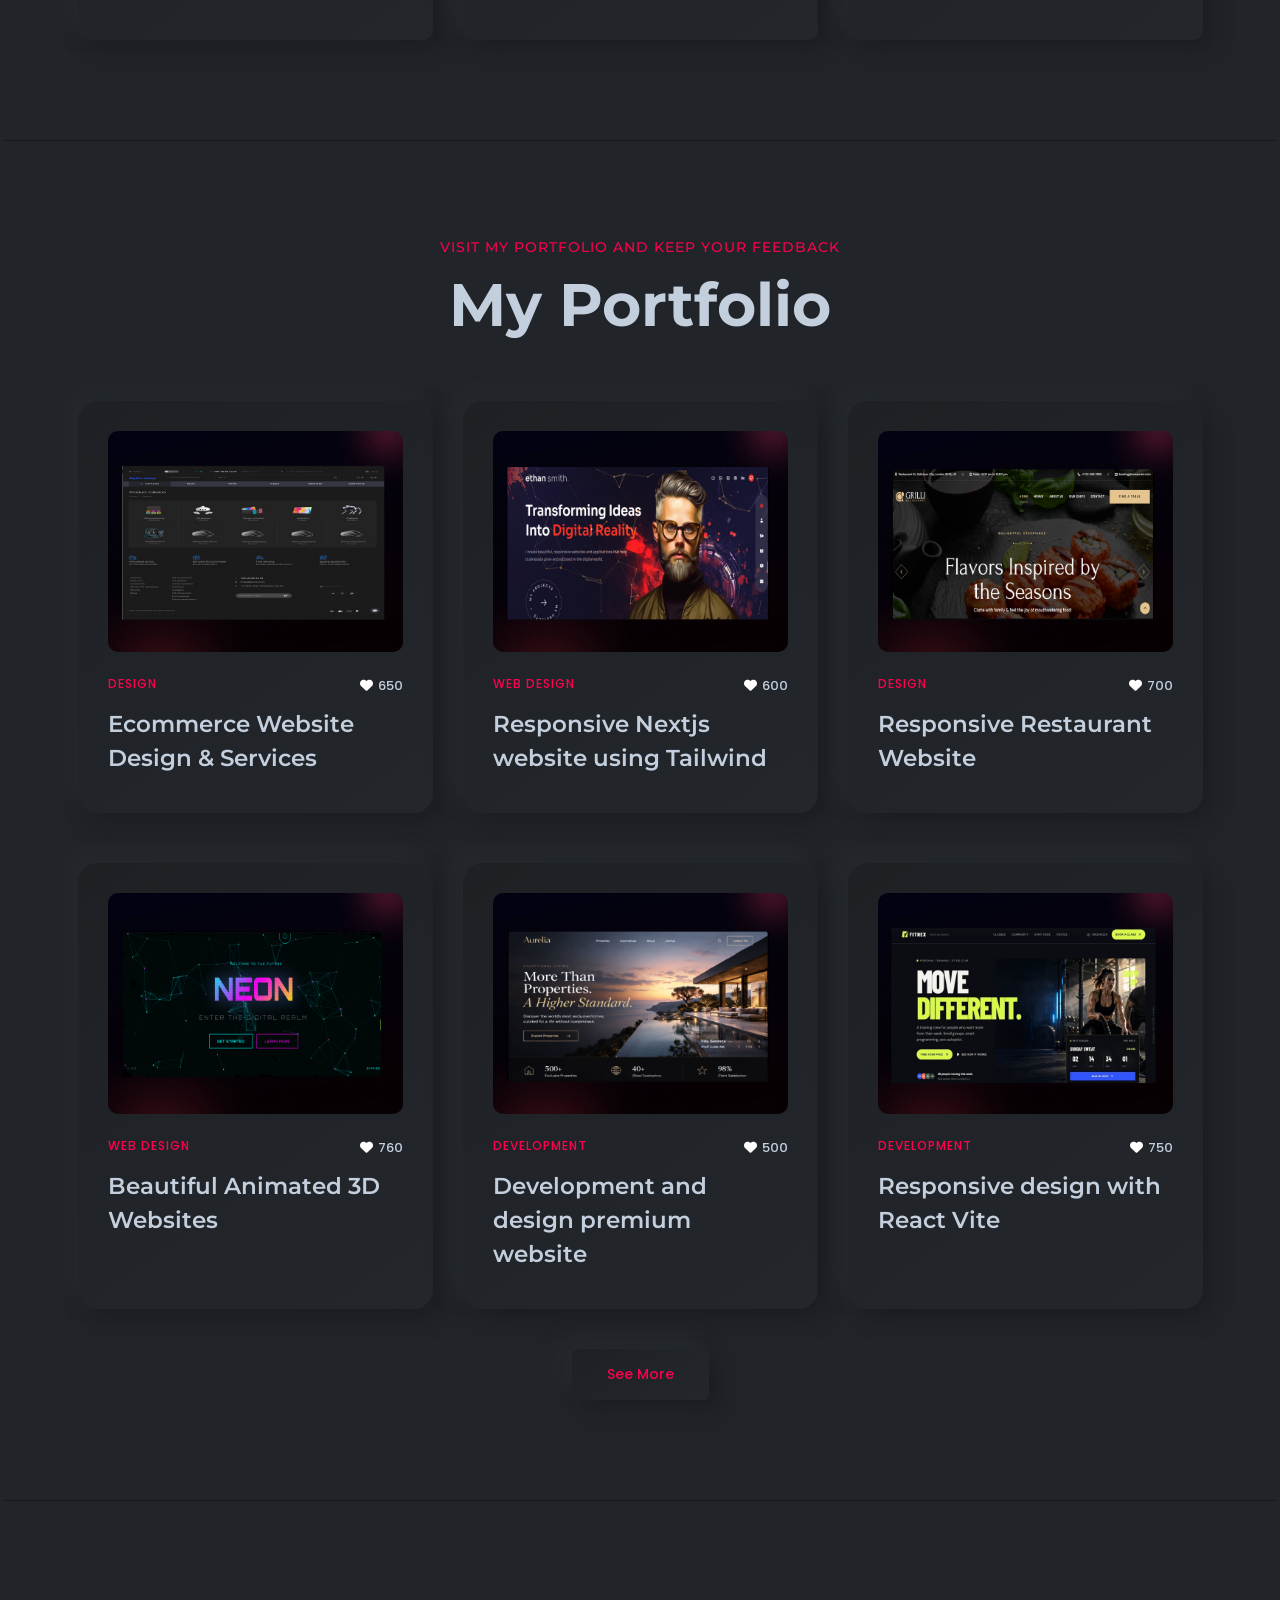
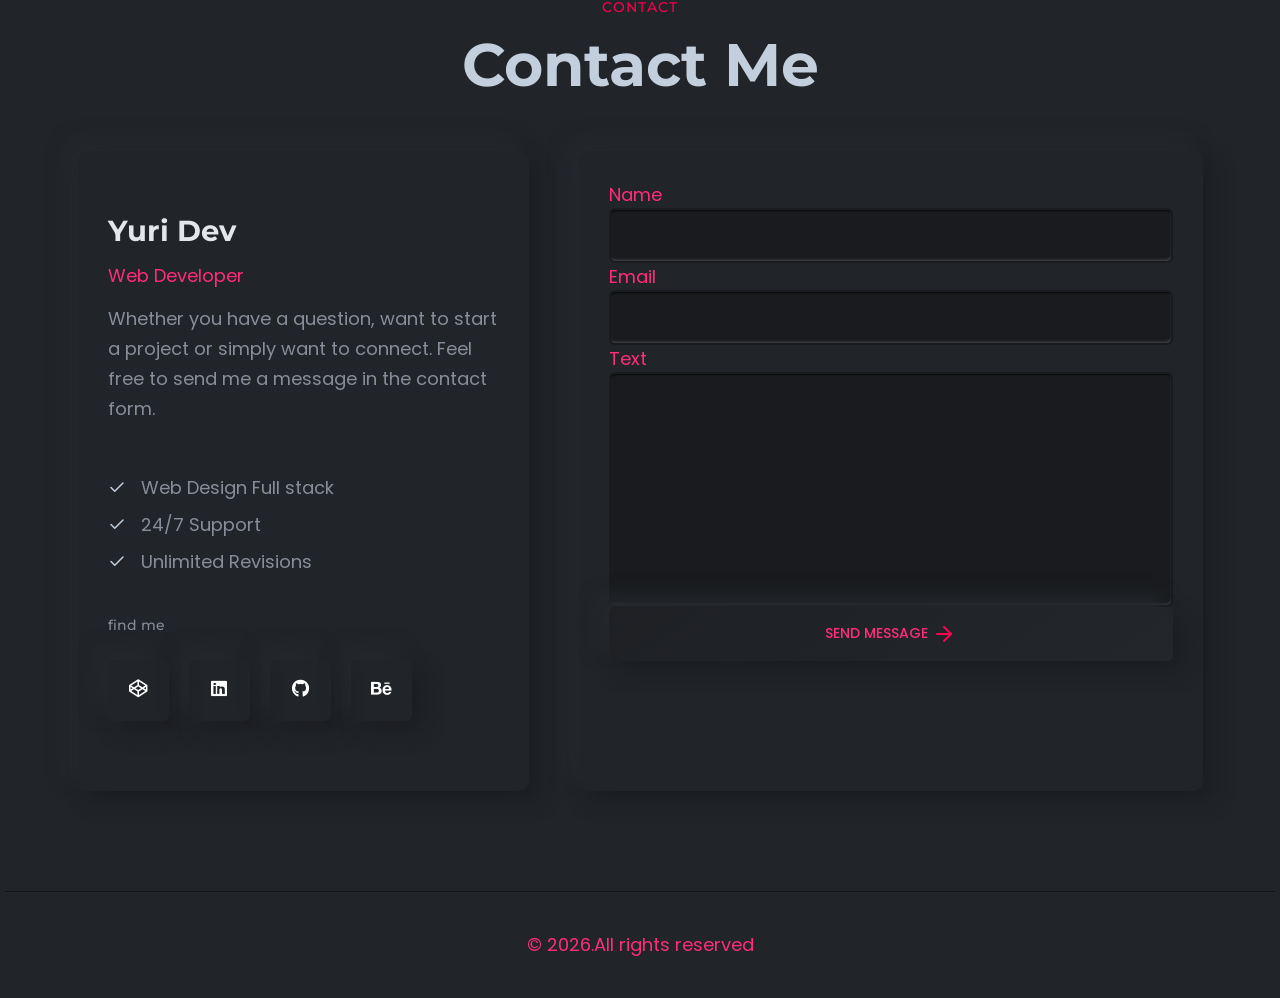
==== commit c1fc0a76: "Update index.html" ====
--- a/index.html
+++ b/index.html
@@ -165,7 +165,7 @@
                                                 <!-- ROTATING TEXT -->
                                                 <span class="cd-words-wrapper">
                                                     <b class="is-visible" data-i18n="hero.webdev">Web Developer.</b>
-                                                    <b class="is-hidden" data-i18n="hero.freelancer">Freelancer.</b>
+                                                    <b class="is-hidden" data-i18n="hero.freelancer">UI/UX Designer.</b>
                                                 </span>
                                             </span>
                                             <!-- type headline end -->
@@ -258,7 +258,7 @@
                                     <div class="col-lg-5">
                                         <div class="inner">
                                             <h5 class="title" data-i18n="bestwork.s1.title">
-                                                The services provice for Design
+                                                Provided Services: Design
                                             </h5>
                                             <p class="discription" data-i18n="bestwork.s1.desc">
                                               Each project here showcases my commitment to excellence and adaptability, tailored to meet each client's unique needs.The web project has been completed and launched.
@@ -462,7 +462,7 @@
                                 </div>
                                 <div class="content">
                                     <h4 class="title"><a href="#" data-i18n="services.s3.title">Design</a></h4>
-                                    <p class="description" data-i18n="services.s3.desc">I can create minimal & modern web design with lasted web technologies.</p>
+                                    <p class="description" data-i18n="services.s3.desc">I can create minimal & modern web design with latest web technologies.</p>
                                     <a class="read-more-button" href="#"><i class="feather-arrow-right"></i></a>
                                 </div>
                             </div>
@@ -840,7 +840,7 @@
                                     <h3>
                                         <span data-i18n="modal.featured">Featured - Design</span> <span data-i18n="modal.p1.heading">Website Design Development.</span>
                                     </h3>
-                                    <p class="mb--30" data-i18n="modal.p3.desc1">Development of a complex design solution for an restaraunt aimed at improving user experience (UX), sales conversion and brand recognition. The project included all stages — from market research to creation of final UI layouts and prototypes.</p>
+                                    <p class="mb--30" data-i18n="modal.p3.desc1">Development of a complex design solution for a restaraunt aimed at improving user experience (UX), sales conversion and brand recognition. The project included all stages — from market research to creation of final UI layouts and prototypes.</p>
 									<p><b data-i18n="modal.results">*Achieved results:</b></p>
                                     <p data-i18n="modal.p3.results">Fully responsive design, streamlined checkout process, product filtering system, wishlist functionality, and integrated customer reviews. 40% increase in conversion rate, 25% reduction in bounce rate, and significant improvement in average order value within the first 3 months of launch.</p> 
 									<p><b data-i18n="modal.stack">*Technology Stack:</b></p>
@@ -896,7 +896,7 @@
                     <div class="col-lg-12">
                         <div class="section-title text-center">
                             <span class="subtitle" data-i18n="contact.subtitle">Contact</span>
-                            <h2 class="title" data-i18n="contact.title">Contact With Me</h2>
+                            <h2 class="title" data-i18n="contact.title">Contact Me</h2>
                         </div>
                     </div>
                 </div>
@@ -1559,7 +1559,7 @@
                 'about.desc2': 'I help businesses like yours increase visibility, achieve top search rankings, and turn organic traffic into real revenue.',
                 'bestwork.subtitle': 'Look My project & JUDGE',
                 'bestwork.title': 'My latest works',
-                'bestwork.s1.title': 'The services provice for Design',
+                'bestwork.s1.title': 'Provided Services: Design',
                 'bestwork.s1.desc': 'Each project here showcases my commitment to excellence and adaptability, tailored to meet each client\'s unique needs.',
                 'bestwork.s1.f1': 'Responsive design',
                 'bestwork.s1.f2': 'Ease of maintenance',
@@ -1622,7 +1622,7 @@
                 'modal.p3.results': 'Fully responsive design, streamlined checkout process, product filtering system, wishlist functionality, and integrated customer reviews. 40% increase in conversion rate, 25% reduction in bounce rate, and significant improvement in average order value within the first 3 months of launch.',
                 'modal.p3.stack': 'HTML5 · CSS3 · JavaScript · SCSS · Bootstrap · Responsive Design',
                 'contact.subtitle': 'Contact',
-                'contact.title': 'Contact With Me',
+                'contact.title': 'Contact Me',
                 'contact.role': 'Web Developer',
                 'contact.desc': 'Whether you have a question, want to start a project or simply want to connect. Feel free to send me a message in the contact form.',
                 'contact.skill1': 'Web Design Full stack',
--- a/assets/css/style.css
+++ b/assets/css/style.css
@@ -11257,7 +11257,7 @@
 .header-wrapper .header-left {
     flex-basis: 50%;
     display: block;
-    padding-left: 25px;
+    padding-left: 70px;
     box-sizing: border-box;
 }
 
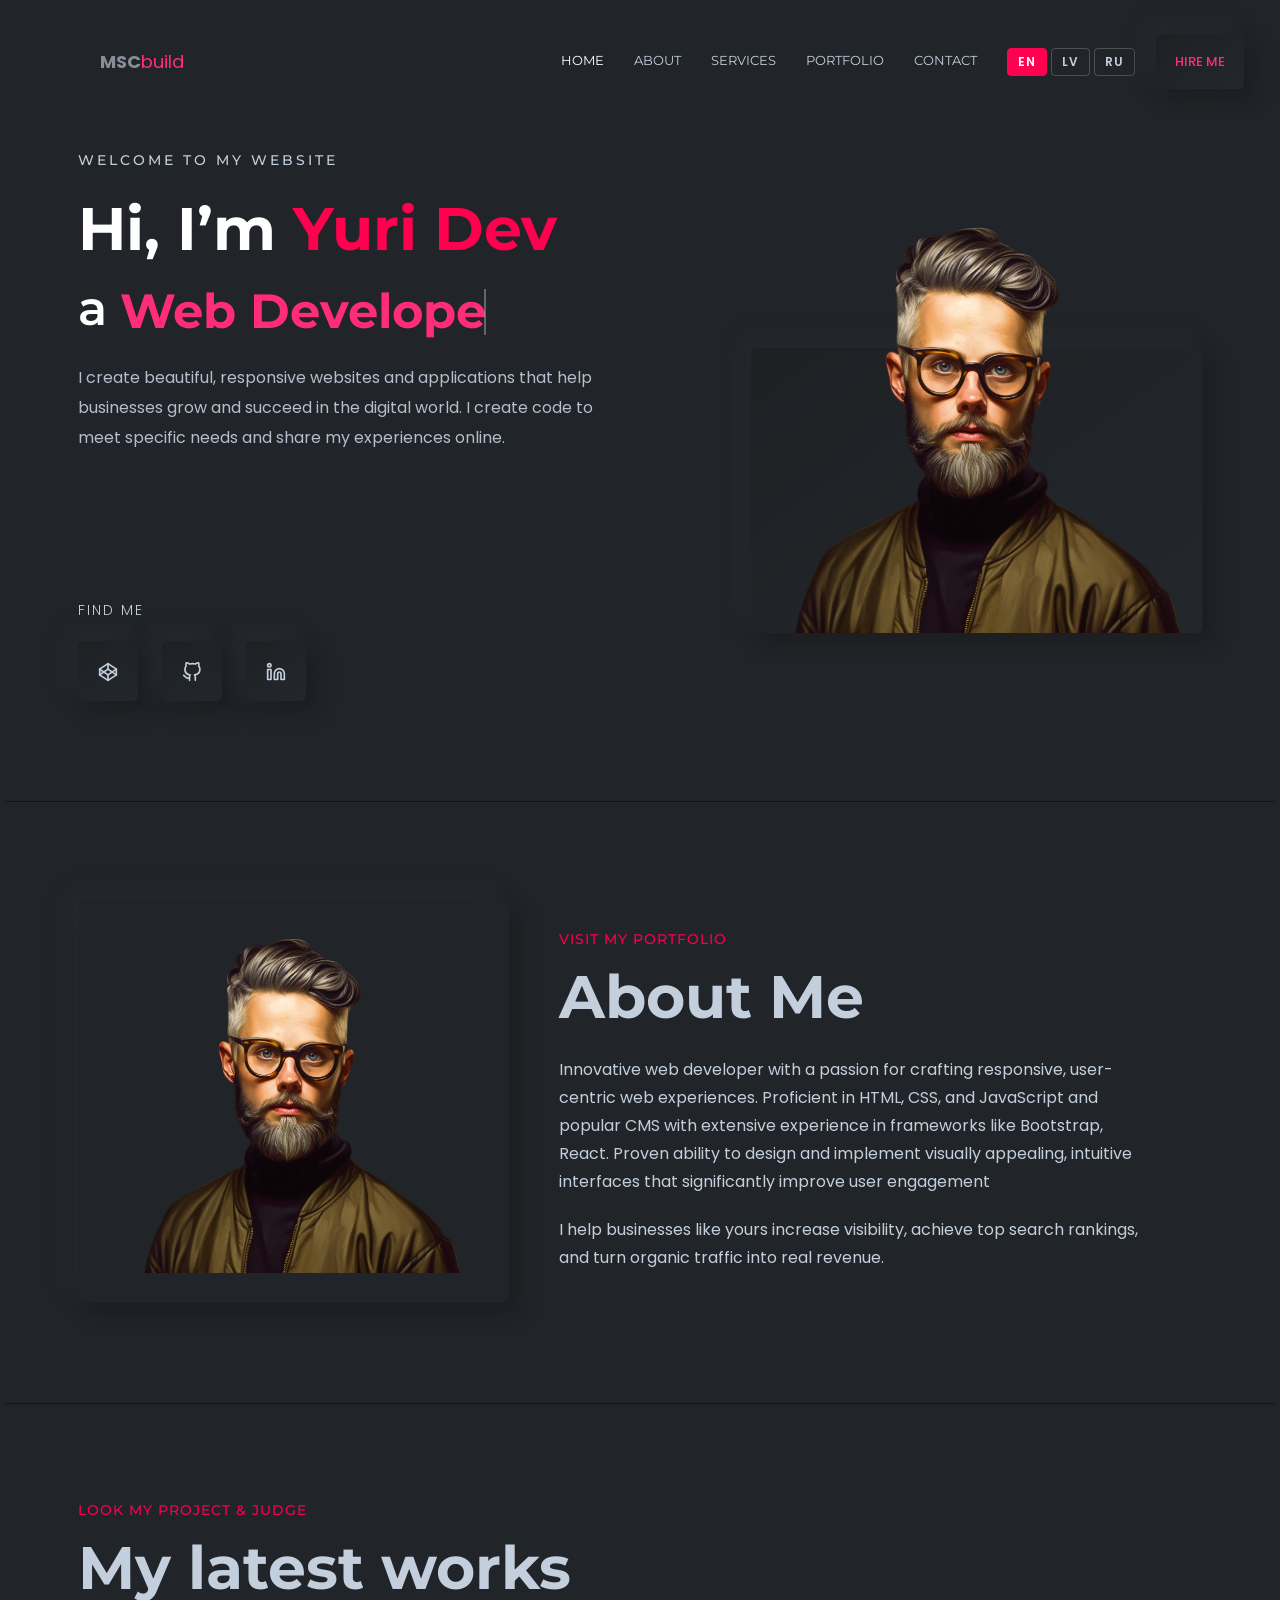
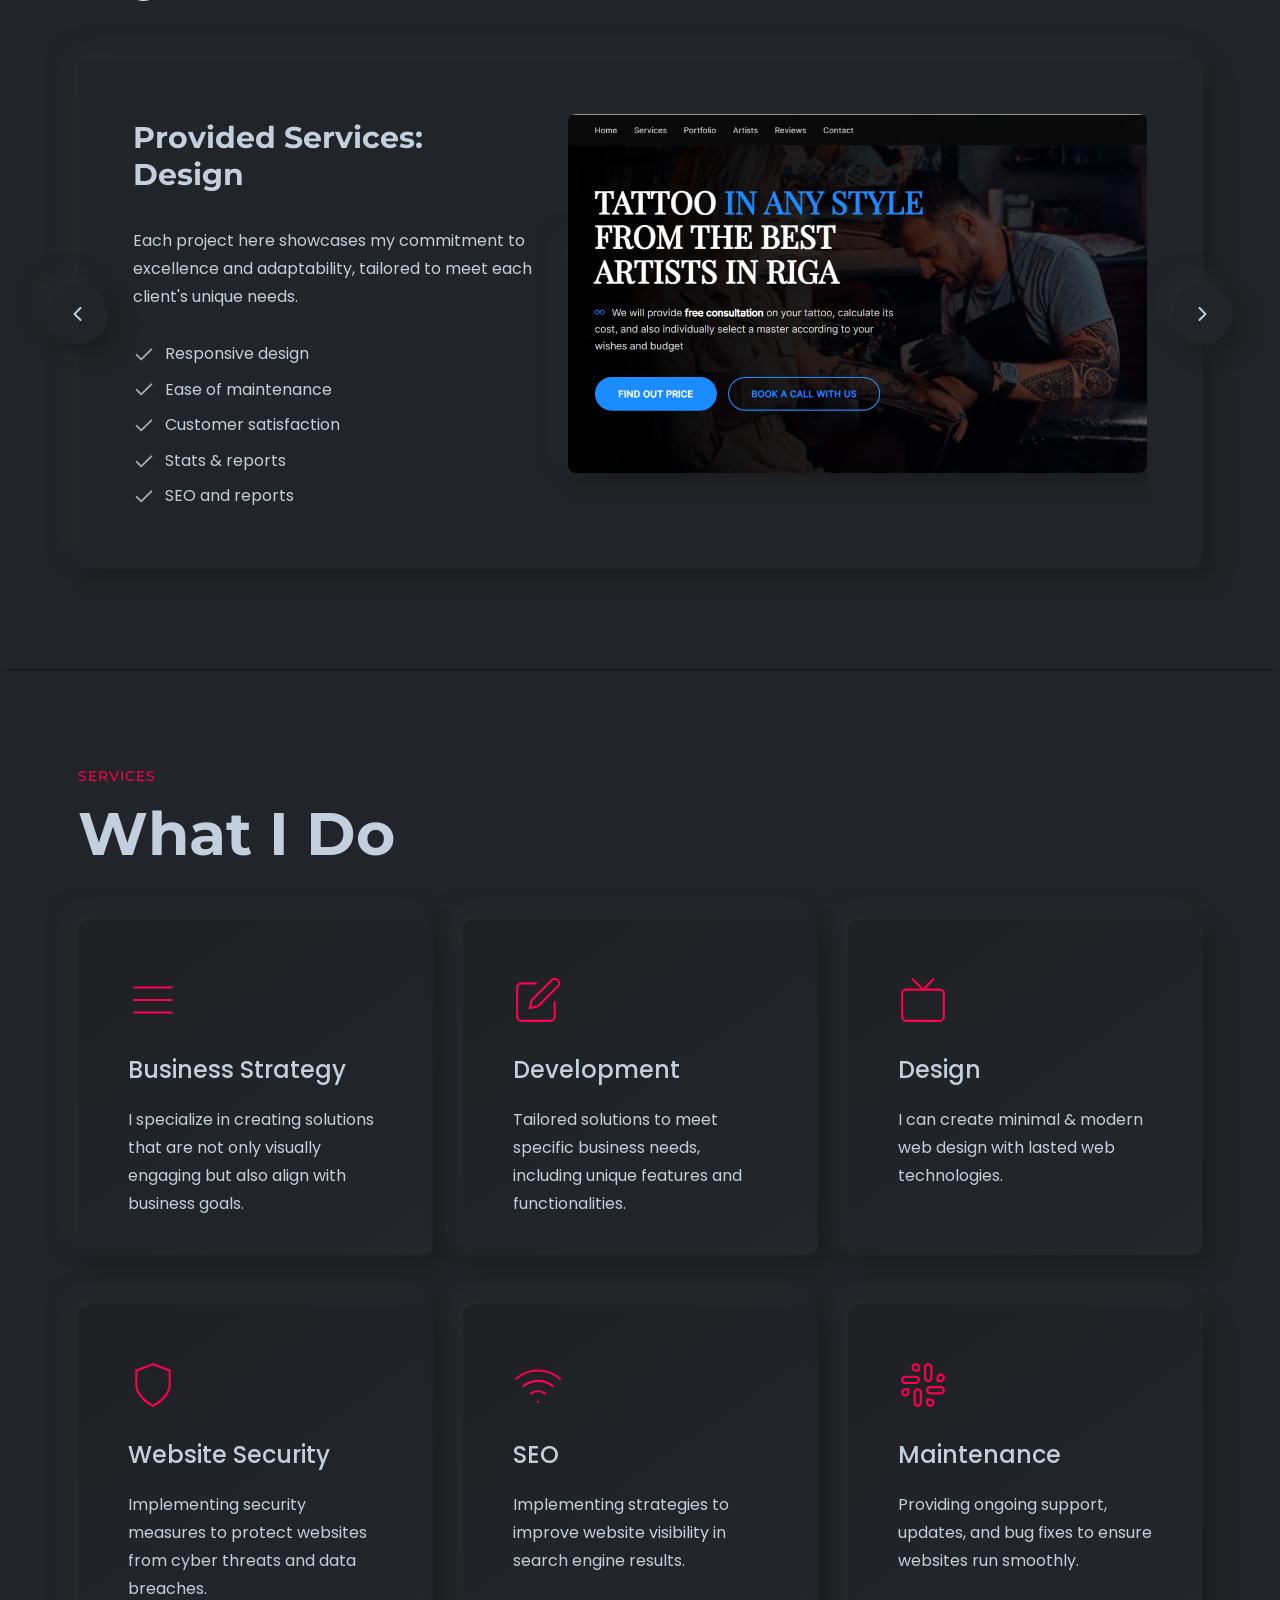
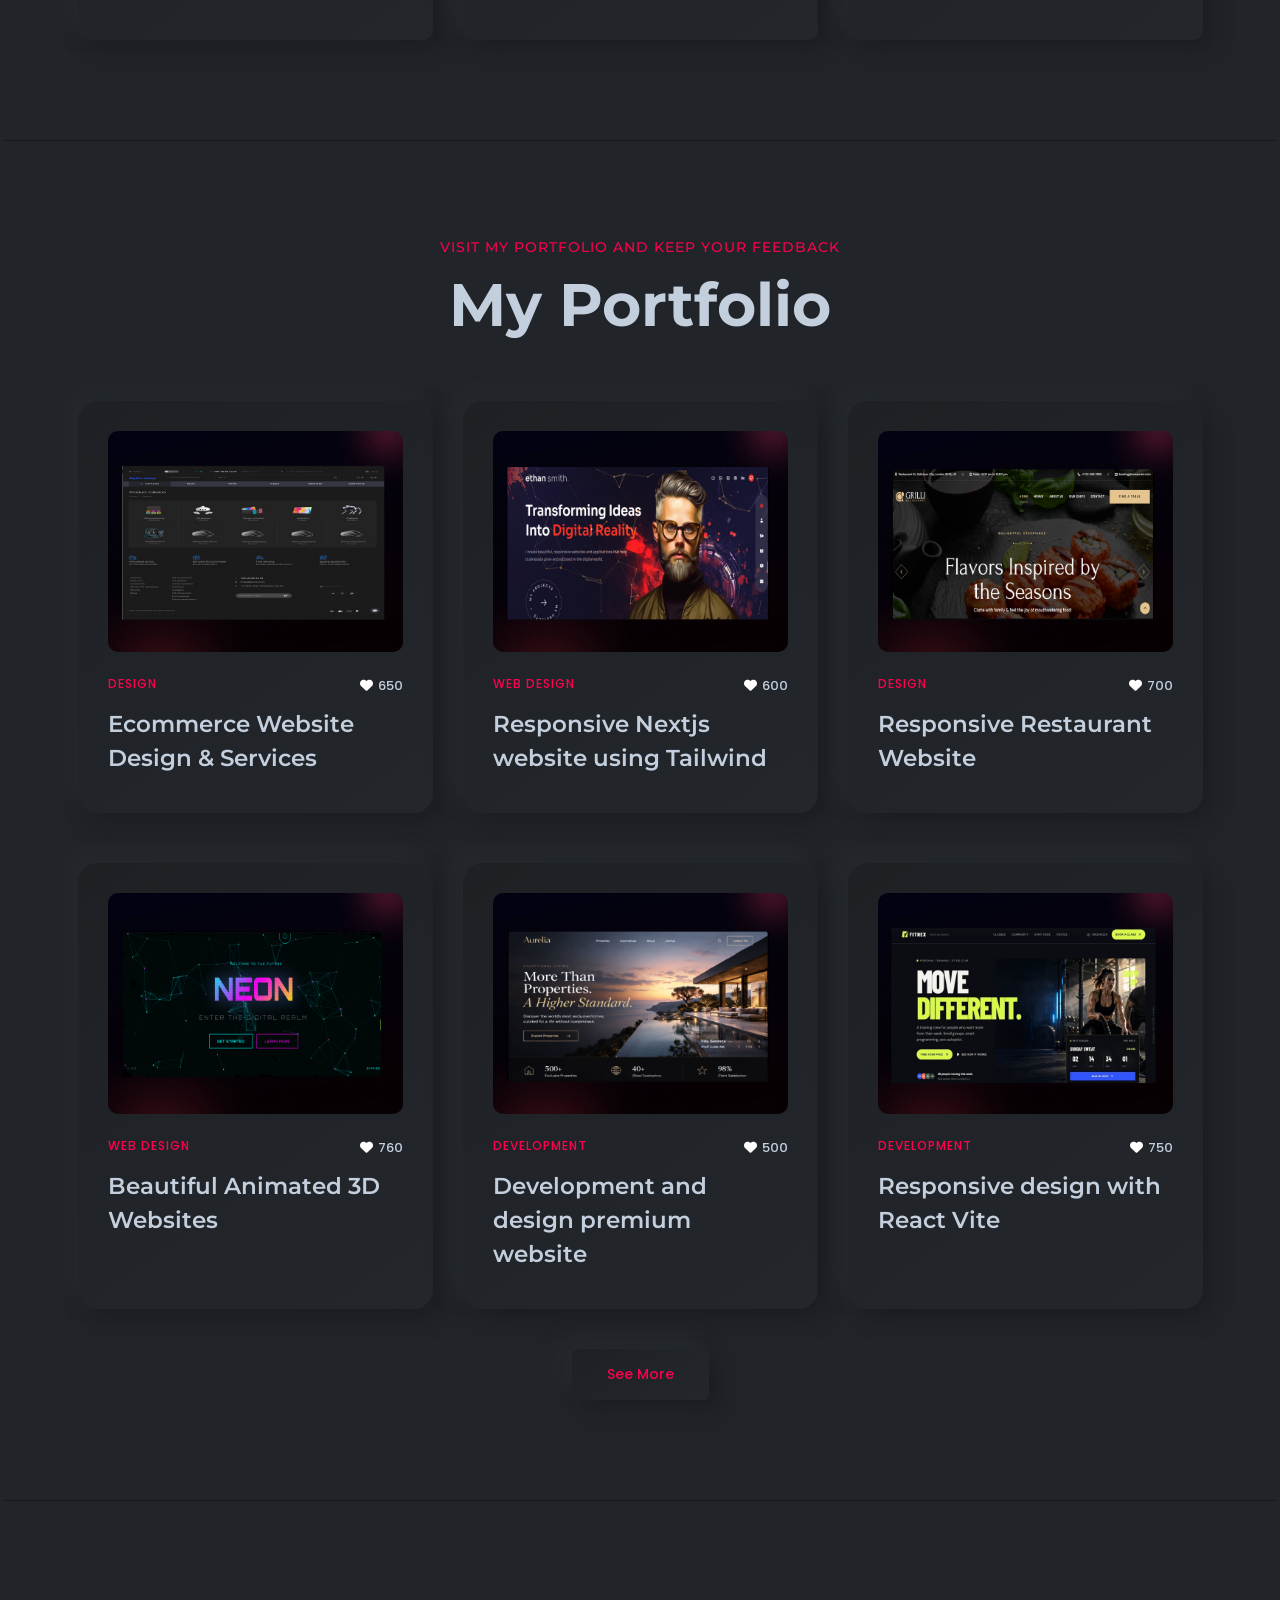
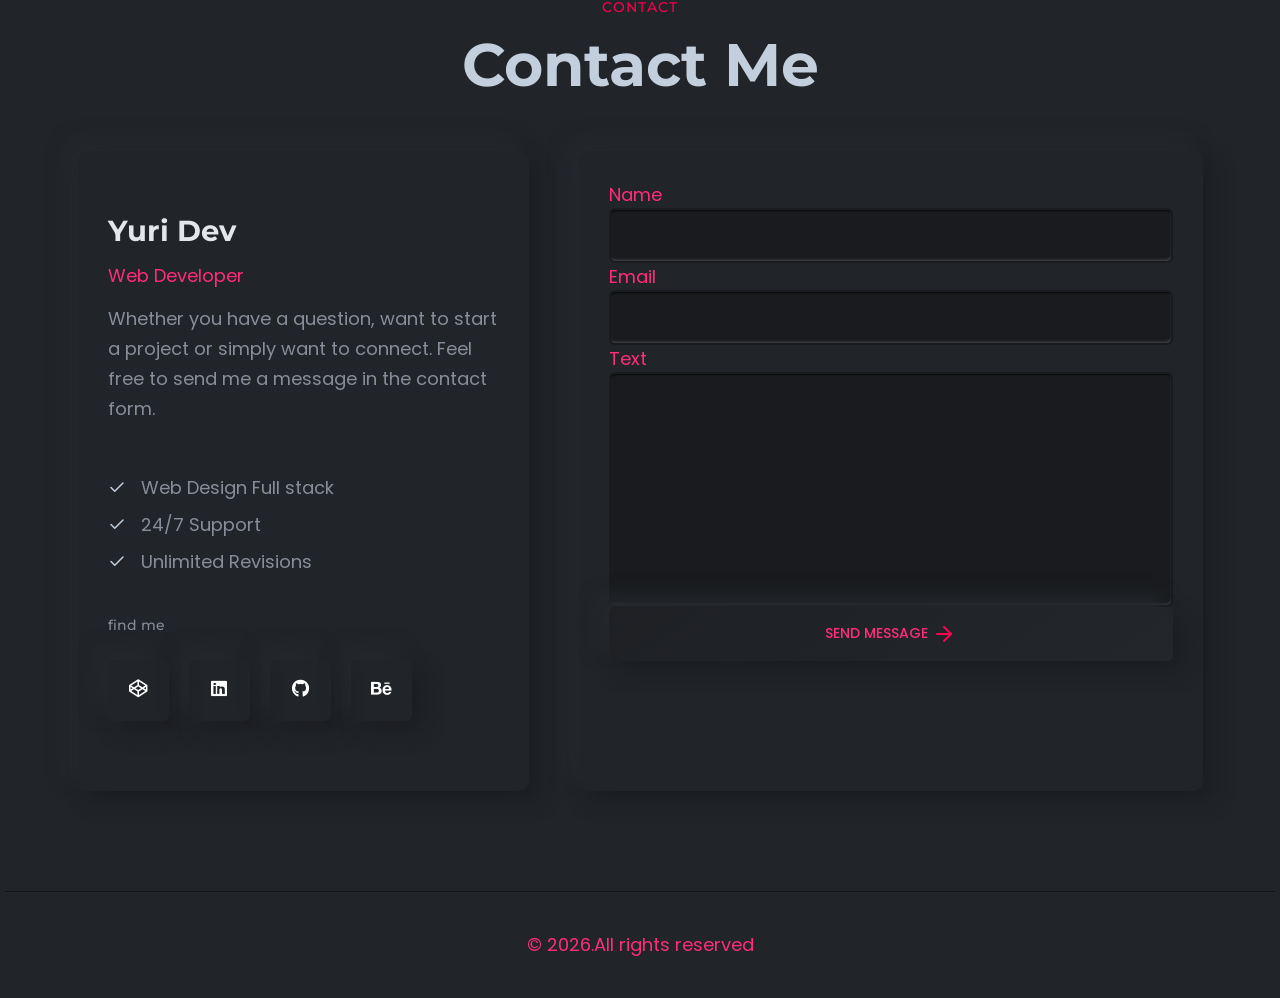
==== commit 74df399b: "Change freelancer role to UI/UX Designer" ====
--- a/index.html
+++ b/index.html
@@ -1551,7 +1551,7 @@
                 'hero.hi': 'Hi, I\'m',
                 'hero.a': 'a ',
                 'hero.webdev': 'Web Developer.',
-                'hero.freelancer': 'Freelancer.',
+                'hero.freelancer': 'UI/UX Designer.',
                 'hero.description': 'I create beautiful, responsive websites and applications that help businesses grow and succeed in the digital world. I create code to meet specific needs and share my experiences online.',
                 'about.subtitle': 'Visit my portfolio ',
                 'about.title': 'About Me',
@@ -1652,7 +1652,7 @@
                 'hero.hi': 'Sveiki, esmu',
                 'hero.a': '',
                 'hero.webdev': 'Web izstrādātājs.',
-                'hero.freelancer': 'Frīlanseris.',
+                'hero.freelancer': 'UI/UX Dizaineris.',
                 'hero.description': 'Es veidoju skaistas, responsīvas mājaslapas un lietotnes, kas palīdz uzņēmumiem augt un gūt panākumus digitālajā pasaulē. Es rakstu kodu, lai apmierinātu konkrētas vajadzības, un dalos ar savu pieredzi tiešsaistē.',
                 'about.subtitle': 'Apmeklējiet manu portfolio ',
                 'about.title': 'Par mani',
@@ -1753,7 +1753,7 @@
                 'hero.hi': 'Привет, я',
                 'hero.a': '',
                 'hero.webdev': 'Веб-разработчик.',
-                'hero.freelancer': 'Фрилансер.',
+                'hero.freelancer': 'UI/UX дизайнер.',
                 'hero.description': 'Я создаю красивые, адаптивные веб-сайты и приложения, которые помогают бизнесу расти и добиваться успеха в цифровом мире. Я пишу код для удовлетворения конкретных потребностей и делюсь своим опытом в интернете.',
                 'about.subtitle': 'Посетите моё портфолио ',
                 'about.title': 'Обо мне',
